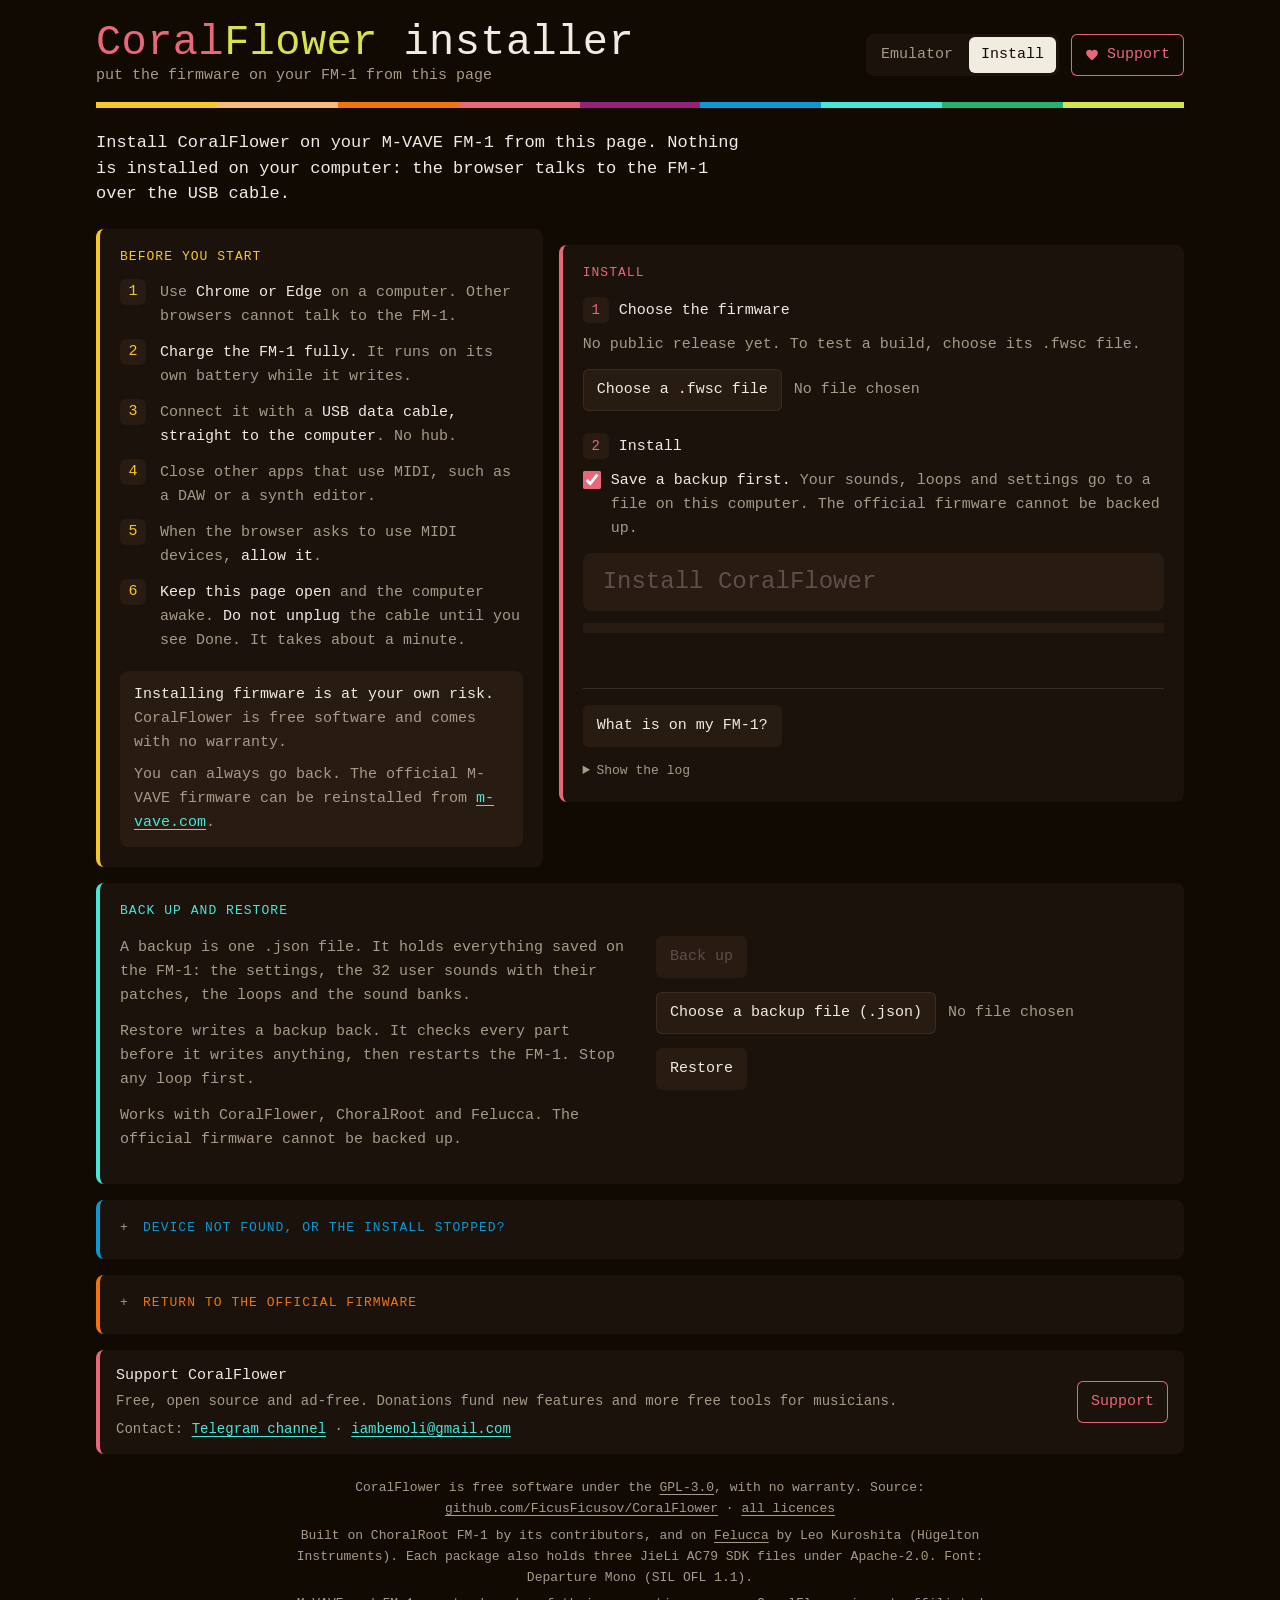
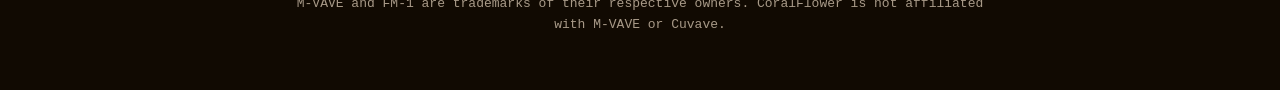
==== web/install/index.html @ 2de1572e "Web installer: install CoralFlower from the browser web/install/index.html, after ChoralRoot's insta" ====
<!doctype html>
<!-- SPDX-License-Identifier: GPL-3.0-only
     Copyright (C) 2026 Leo Kuroshita (@kurogedelic), Hügelton Instruments
     Copyright (C) 2026 ChoralRoot FM-1 contributors (a fork of Felucca)
     Copyright (C) 2026 CoralFlower contributors -->
<!-- CoralFlower's web installer, after ChoralRoot FM-1's (its web/index_pkg.html): the same update protocol
     (fm1ota.js), package checks (fm1pkg.js) and backup (fm1backup.js), loaded from this folder as modules. Deployed at
     /install/ next to those three scripts; the font and the emulator are one level up, the packages in ../firmware/.
     The firmware to install: a .fwsc file the user picks (checked here before Install is enabled: CoralFlower's
     identity FM-1_930, Felucca's update loader, every checksum of the package), or a version that
     ../firmware/releases.json lists (fetched from this site and checked against its SHA-256). No releases.json: only
     the file. The Support button, card, dialog and their script are the emulator page's (tools/emu/web/index.html),
     copied unchanged. web/test_installer.mjs runs this page against a simulated FM-1. -->
<html lang="en">
<head>
<meta charset="utf-8">
<meta name="viewport" content="width=device-width, initial-scale=1">
<title>CoralFlower Installer</title>
<meta name="description" content="Install CoralFlower, a chord-instrument firmware for the M-VAVE FM-1, from your browser over USB (Chrome or Edge).">
<style>
@font-face { font-family: "Departure Mono"; src: url("../DepartureMono-Regular.otf") format("opentype"); font-display: swap; }
:root {
  --ground: #110A02; --panel: #1A120B; --raise: #271B12; --line: #3A2B22;
  --ink: #F1ECE0; --ink2: #A89A88; --ink3: #5E5048;
  --rose: #E86879; --fire: #F9C62A; --orange: #F1750D; --lime: #D6E34C; --sea: #48E6D9; --orchid: #E6658B; --sky: #0D97D5;
}
:root[data-theme="light"] { --ground: #F1ECE0; --panel: #E6DED0; --raise: #D8CEBD; --line: #C9BCA8; --ink: #1A120B; --ink2: #5E5048; --ink3: #A89A88; }
* { box-sizing: border-box; }
[hidden] { display: none !important; }
html { -webkit-text-size-adjust: 100%; text-size-adjust: 100%; }
html, body { margin: 0; background: var(--ground); color: var(--ink); }
body { font: 15px/1.6 "Departure Mono", ui-monospace, SFMono-Regular, Menlo, monospace; overflow-x: hidden; }
a { color: var(--sea); text-underline-offset: 3px; }
p { margin: 0 0 12px; }
.wrap { max-width: 1120px; margin: 0 auto; padding: 0 16px 48px; }
header { display: flex; align-items: center; justify-content: space-between; gap: 16px; padding: 22px 0 10px; flex-wrap: wrap; }
header p { margin-top: 6px; }
h1 { margin: 0; font-size: clamp(26px, 4.6vw, 42px); line-height: 1; font-weight: 400; letter-spacing: 0.01em; }
h1 .c { color: var(--rose); } h1 .f { color: var(--lime); }
header p { margin: 0; color: var(--ink2); }
.ramp { display: flex; height: 6px; margin: 4px 0 22px; }
.ramp i { flex: 1; }
.top { display: flex; align-items: center; gap: 12px; flex-wrap: wrap; }
nav.site { display: flex; gap: 4px; padding: 3px; background: var(--panel); border-radius: 8px; }
nav.site a { padding: 6px 12px; border-radius: 6px; color: var(--ink2); text-decoration: none; }
nav.site a:hover { color: var(--ink); background: var(--raise); }
nav.site a[aria-current="page"] { color: var(--ground); background: var(--ink); }
nav.site a:focus-visible { outline: 3px solid var(--fire); outline-offset: 2px; }
button, select, input { font: inherit; }
.btn { border: 0; cursor: pointer; color: var(--ground); background: var(--ink); padding: 9px 14px; border-radius: 6px; }
.btn:hover { background: var(--fire); }
.btn:focus-visible, select:focus-visible { outline: 3px solid var(--fire); outline-offset: 2px; }
.btn:disabled { cursor: default; color: var(--ink3); background: var(--raise); }
.btn.quiet { color: var(--ink); background: var(--raise); box-shadow: inset 0 0 0 1px var(--line); }
.btn.quiet:not(:disabled):hover { color: var(--ground); background: var(--fire); box-shadow: none; }
.btn.quiet:disabled { box-shadow: none; }
main { display: block; }
.lead { max-width: 64ch; margin: 0 0 22px; font-size: 17px; line-height: 1.5; }
.banner { margin: 0 0 18px; padding: 12px 16px; background: var(--panel); border-radius: 8px; box-shadow: inset 4px 0 0 var(--rose); }
.grid { display: grid; grid-template-columns: minmax(0, 1fr); gap: 16px; align-items: start; }
@media (min-width: 900px) { .grid { grid-template-columns: minmax(0, 5fr) minmax(0, 7fr); } }
.card { min-width: 0; padding: 18px 20px 20px; background: var(--panel); border-radius: 8px; border-left: 4px solid var(--c, var(--line)); }
.card + .card, .grid + .card { margin-top: 16px; }
.card h2, .card > summary { margin: 0 0 14px; font-size: 13px; font-weight: 400; letter-spacing: 0.08em; text-transform: uppercase; color: var(--c); }
.card > summary { margin: 0; cursor: pointer; list-style: none; display: flex; align-items: center; gap: 10px; }
.card > summary::-webkit-details-marker { display: none; }
.card > summary::before { content: "+"; display: inline-block; width: 1em; color: var(--ink2); }
.card[open] > summary::before { content: "\2212"; }
.card[open] > summary { margin-bottom: 14px; }
.card > summary:focus-visible { outline: 3px solid var(--fire); outline-offset: 4px; border-radius: 2px; }
.card p { max-width: 68ch; color: var(--ink2); }
.card p b { font-weight: 400; color: var(--ink); }
.card h3 { display: flex; align-items: baseline; gap: 10px; margin: 22px 0 10px; font-size: 15px; font-weight: 400; color: var(--ink); }
.card h3:first-of-type { margin-top: 0; }
.card h3 .n { display: inline-flex; align-items: center; justify-content: center; min-width: 26px; height: 26px; padding: 0 6px; border-radius: 6px; background: var(--raise); color: var(--c); font-size: 14px; }
ol.prep { margin: 0; padding: 0; list-style: none; counter-reset: prep; }
ol.prep li { position: relative; padding: 0 0 12px 40px; color: var(--ink2); counter-increment: prep; }
ol.prep li::before { content: counter(prep); position: absolute; left: 0; top: -2px; width: 26px; height: 26px; border-radius: 6px; background: var(--raise); color: var(--fire); text-align: center; line-height: 26px; }
ol.prep li b { font-weight: 400; color: var(--ink); }
.risk { margin: 6px 0 0; padding: 12px 14px; border-radius: 8px; background: var(--raise); }
.risk p { margin: 0 0 8px; }
.risk p:last-child { margin: 0; }
/* the firmware to install: the released versions (chips), or a file from this computer */
.versions { display: flex; flex-wrap: wrap; gap: 8px; margin: 0 0 12px; }
.chip { min-width: 0; padding: 8px 12px; border: 0; border-radius: 8px; cursor: pointer; text-align: left; line-height: 1.3; color: var(--ink); background: var(--raise); box-shadow: inset 0 0 0 1px var(--line); }
.chip b { display: block; font-weight: 400; }
.chip span { display: block; font-size: 12px; color: var(--ink2); }
.chip:not(:disabled):hover { box-shadow: inset 0 0 0 1px var(--rose); }
.chip[aria-pressed="true"] { box-shadow: inset 0 0 0 2px var(--rose); }
.chip:disabled { cursor: default; opacity: .6; }
.chip:focus-visible { outline: 3px solid var(--fire); outline-offset: 2px; }
.filepick { display: flex; flex-wrap: wrap; align-items: center; gap: 8px 12px; }
.fname { min-width: 0; color: var(--ink2); overflow-wrap: anywhere; }
.pkg { margin: 12px 0 0; padding: 10px 12px; border-radius: 8px; background: var(--raise); color: var(--ink2); overflow-wrap: anywhere; }
.pkg:empty { display: none; }
.pkg.ok { color: var(--ink); box-shadow: inset 4px 0 0 var(--lime); }
.pkg.bad { color: var(--ink); box-shadow: inset 4px 0 0 var(--rose); }
.sum { margin: 6px 0 0; font-size: 12px; color: var(--ink2); overflow-wrap: anywhere; }
.sum:empty { display: none; }
.notes { margin: 14px 0 0; }
.notes:empty { display: none; }
.notes .when { margin: 0 0 8px; font-size: 13px; color: var(--ink2); }
.notes ul { margin: 0 0 10px; padding: 0 0 0 18px; color: var(--ink2); }
.notes li { margin: 0 0 4px; }
.notes .dl { font-size: 13px; overflow-wrap: anywhere; }
.check { display: flex; gap: 10px; align-items: flex-start; margin: 0 0 12px; color: var(--ink2); cursor: pointer; }
.check input { flex: none; width: 18px; height: 18px; margin: 2px 0 0; accent-color: var(--rose); }
.check b { font-weight: 400; color: var(--ink); }
.card .note { margin: -4px 0 12px 28px; padding-left: 10px; font-size: 13px; color: var(--ink); box-shadow: inset 3px 0 0 var(--sea); }
#go { display: block; width: 100%; margin: 6px 0 0; padding: 14px 20px; border: 0; border-radius: 8px; cursor: pointer; text-align: left;
      font-size: clamp(18px, 4.8vw, 24px); line-height: 1.25; color: var(--ground); background: var(--rose); overflow-wrap: anywhere; }
#go:not(:disabled):hover { background: var(--fire); }
#go:focus-visible { outline: 3px solid var(--fire); outline-offset: 3px; }
#go:disabled { cursor: default; color: var(--ink3); background: var(--raise); }
progress { -webkit-appearance: none; appearance: none; display: block; width: 100%; height: 10px; margin: 12px 0 0; border: 0; border-radius: 2px; overflow: hidden; background: var(--raise); color: var(--lime); }
progress::-webkit-progress-bar { background: var(--raise); }
progress::-webkit-progress-value { background: var(--lime); }
progress::-moz-progress-bar { background: var(--lime); }
.status, .card .status { min-height: 1.6em; margin: 10px 0 0; font-size: 17px; color: var(--ink); overflow-wrap: anywhere; }
.panel { margin: 14px 0 0; padding: 14px 16px 4px; border-radius: 8px; background: var(--raise); }
.panel h3 { margin: 0 0 10px; }
.panel p { color: var(--ink2); }
.panel.fin { box-shadow: inset 4px 0 0 var(--lime); }
.panel.fin p:first-child { font-size: 17px; color: var(--ink); }
.panel.halt { box-shadow: inset 4px 0 0 var(--rose); }
.ask { display: flex; flex-wrap: wrap; align-items: center; gap: 10px 14px; margin: 18px 0 0; padding-top: 16px; border-top: 1px solid var(--line); }
.unit { flex: 1 1 240px; margin: 0; color: var(--ink2); overflow-wrap: anywhere; }
.unit.bad { color: var(--ink); padding-left: 12px; box-shadow: inset 3px 0 0 var(--rose); }
details.log { margin: 14px 0 0; }
details.log summary { cursor: pointer; font-size: 13px; color: var(--ink2); }
details.log summary:focus-visible { outline: 3px solid var(--fire); outline-offset: 2px; }
pre { margin: 8px 0 0; max-height: 240px; overflow: auto; padding: 10px 12px; border-radius: 8px; background: var(--ground);
      font: 12px/1.5 "Departure Mono", ui-monospace, SFMono-Regular, Menlo, monospace; color: var(--ink2); white-space: pre-wrap; overflow-wrap: anywhere; }
pre:empty::before { content: "Nothing yet."; color: var(--ink3); }
.row { display: flex; flex-wrap: wrap; align-items: center; gap: 10px 12px; margin: 14px 0 0; }
.warn { padding-left: 12px; box-shadow: inset 3px 0 0 var(--orange); }
.card .warn { color: var(--ink); }
.cols2 { display: grid; grid-template-columns: minmax(0, 1fr); gap: 0 28px; }
@media (min-width: 900px) { .cols2 { grid-template-columns: minmax(0, 1fr) minmax(0, 1fr); } }
.help p { margin-bottom: 14px; }
footer { margin-top: 24px; font-size: 13px; color: var(--ink3); text-align: center; }
footer p { max-width: 90ch; margin: 0 auto 6px; color: var(--ink2); }
footer a { color: var(--ink2); }
/* support: a button in the header, a card above the footer, a dialog with the wallets and the contacts */
.support { display: inline-flex; align-items: center; gap: 8px; background: transparent; color: var(--rose); box-shadow: inset 0 0 0 1px var(--rose); }
.support:hover { background: var(--rose); color: var(--ground); }
.support svg { width: 14px; height: 14px; fill: currentColor; }
.supportcard { display: flex; flex-wrap: wrap; align-items: center; gap: 12px 16px; width: 100%; max-width: 1080px; margin-top: 12px; padding: 14px 16px; background: var(--panel); border-radius: 8px; border-left: 4px solid var(--rose); }
.supportcard > div { flex: 1 1 280px; }
.supportcard b { display: block; font-weight: 400; color: var(--ink); }
.supportcard span { display: block; margin-top: 2px; font-size: 14px; color: var(--ink2); }
.supportcard .contacts { margin-top: 6px; }
.supportcard .contacts a { color: var(--sea); }
dialog#donate { width: min(440px, calc(100vw - 32px)); max-height: 88vh; overflow: auto; padding: 20px; color: var(--ink); background: var(--panel); border: 0; border-radius: 10px; box-shadow: 0 0 0 2px var(--rose), 0 24px 60px rgba(0,0,0,0.6); }
dialog#donate::backdrop { background: rgba(10, 6, 2, 0.7); }
dialog#donate h2 { margin: 0 0 6px; font-size: 20px; font-weight: 400; color: var(--rose); }
dialog#donate h3 { margin: 18px 0 8px; font-size: 13px; font-weight: 400; letter-spacing: 0.08em; text-transform: uppercase; color: var(--ink3); }
dialog#donate p { margin: 0 0 14px; font-size: 14px; line-height: 1.5; color: var(--ink2); }
dialog#donate .note { margin: 10px 0 0; font-size: 12px; color: var(--ink3); }
dialog#donate .x { position: absolute; top: 12px; right: 12px; width: 32px; height: 32px; padding: 0; border: 0; border-radius: 6px; cursor: pointer; background: var(--raise); color: var(--ink2); font-size: 18px; }
dialog#donate .x:hover { color: var(--ground); background: var(--rose); }
.opt { display: flex; align-items: center; gap: 12px; width: 100%; margin-bottom: 8px; padding: 10px 12px; border: 0; border-radius: 8px; cursor: pointer; text-align: left; text-decoration: none; font: inherit; color: var(--ink); background: var(--raise); box-shadow: inset 0 0 0 1px var(--line); }
.opt:hover { box-shadow: inset 0 0 0 1px var(--rose); }
.opt:focus-visible { outline: 3px solid var(--fire); outline-offset: 2px; }
.opt .coin svg, .opt .coin { display: block; width: 30px; height: 30px; flex: none; }
.opt .glyph { display: flex; align-items: center; justify-content: center; width: 30px; height: 30px; flex: none; border-radius: 50%; background: var(--line); color: var(--ink); font-size: 15px; }
.opt .tx { flex: 1; min-width: 0; }
.opt .nm { display: block; font-size: 14px; }
.opt .nm i { font-style: normal; color: var(--ink3); }
.opt .ad { display: block; overflow: hidden; font-size: 12px; color: var(--ink3); white-space: nowrap; text-overflow: ellipsis; }
.opt .go { flex: none; font-size: 12px; color: var(--ink3); }
.opt.copied { box-shadow: inset 0 0 0 1px var(--lime); }
.opt.copied .go { color: var(--lime); }
main > .supportcard { max-width: none; margin-top: 16px; }   /* (the emulator's card, as wide as the cards above it) */
@media (max-width: 560px) { header { padding-top: 16px; } .card { padding: 16px 14px 16px 14px; } }
</style>
</head>
<body>
<div class="wrap">
  <header>
    <div>
      <h1><span class="c">Coral</span><span class="f">Flower</span> installer</h1>
      <p>put the firmware on your FM-1 from this page</p>
    </div>
    <div class="top">
      <nav class="site" aria-label="CoralFlower pages">
        <a href="../">Emulator</a>
        <a href="./" aria-current="page">Install</a>
      </nav>
      <button id="supportBtn" class="btn support" aria-haspopup="dialog"><svg viewBox="0 0 24 24" aria-hidden="true"><path d="M13.35 20.13c-.76.69-1.93.69-2.69-.01l-.11-.1C5.3 15.27 1.87 12.16 2 8.28c.06-1.7.93-3.33 2.34-4.29 2.64-1.8 5.9-.96 7.66 1.1 1.76-2.06 5.02-2.91 7.66-1.1 1.41.96 2.28 2.59 2.34 4.29.14 3.88-3.3 6.99-8.55 11.76z"/></svg>Support</button>
    </div>
  </header>
  <div class="ramp"><i style="background:#F9C62A"></i><i style="background:#F6BA7A"></i><i style="background:#F1750D"></i><i style="background:#E86879"></i><i style="background:#962179"></i><i style="background:#0D97D5"></i><i style="background:#48E6D9"></i><i style="background:#22B572"></i><i style="background:#D6E34C"></i></div>
  <main>
    <p class="banner" id="nomidi" hidden>This browser cannot talk to the FM-1. Open this page in <b>Chrome</b> or <b>Edge</b> on a computer.</p>
    <noscript><p class="banner">The installer needs JavaScript: it talks to the FM-1 over Web MIDI.</p></noscript>
    <p class="lead">Install CoralFlower on your M-VAVE FM-1 from this page. Nothing is installed on your computer: the browser talks to the FM-1 over the USB cable.</p>

    <div class="grid">
      <section class="card" style="--c: var(--fire)" aria-labelledby="prep-h">
        <h2 id="prep-h">Before you start</h2>
        <ol class="prep">
          <li>Use <b>Chrome or Edge</b> on a computer. Other browsers cannot talk to the FM-1.</li>
          <li><b>Charge the FM-1 fully.</b> It runs on its own battery while it writes.</li>
          <li>Connect it with a <b>USB data cable, straight to the computer</b>. No hub.</li>
          <li>Close other apps that use MIDI, such as a DAW or a synth editor.</li>
          <li>When the browser asks to use MIDI devices, <b>allow it</b>.</li>
          <li><b>Keep this page open</b> and the computer awake. <b>Do not unplug</b> the cable until you see Done. It takes about a minute.</li>
        </ol>
        <div class="risk">
          <p><b>Installing firmware is at your own risk.</b> CoralFlower is free software and comes with no warranty.</p>
          <p>You can always go back. The official M-VAVE firmware can be reinstalled from <a href="https://www.m-vave.com/download" target="_blank" rel="noopener">m-vave.com</a>.</p>
        </div>
      </section>

      <section class="card" style="--c: var(--rose)" aria-labelledby="inst-h">
        <h2 id="inst-h">Install</h2>
        <h3><span class="n">1</span>Choose the firmware</h3>
        <p id="rel-none">No public release yet. To test a build, choose its .fwsc file.</p>
        <p id="rel-some" hidden>Pick a version, or choose a .fwsc file from this computer.</p>
        <div class="versions" id="versions" role="group" aria-label="Released versions" hidden></div>
        <div class="filepick">
          <button class="btn quiet" id="pkg-pick" type="button">Choose a .fwsc file</button>
          <span class="fname" id="pkg-name">No file chosen</span>
          <input id="pkg-file" type="file" accept=".fwsc" hidden>
        </div>
        <p class="pkg" id="pkg" role="status"></p>
        <p class="sum" id="pkg-sum"></p>
        <div class="notes" id="notes"></div>

        <h3><span class="n">2</span>Install</h3>
        <label class="check"><input id="backup-first" type="checkbox" checked><span><b>Save a backup first.</b> Your sounds, loops and settings go to a file on this computer. The official firmware cannot be backed up.</span></label>
        <p class="note" id="backup-note" role="status" hidden></p>
        <label class="check" id="force-box" hidden><input id="force-risk" type="checkbox"><span><b>I understand the risk.</b> Install over this firmware anyway.</span></label>
        <button id="go" type="button" disabled>Install CoralFlower</button>
        <progress id="bar" max="100" value="0" aria-label="Install progress"></progress>
        <p class="status" id="status" role="status"></p>
        <div class="panel fin" id="done" role="status" hidden>
          <p id="done-line"></p>
          <p>The FM-1 restarted and answered as FM-1_930, CoralFlower's identity. You can unplug it now.</p>
        </div>
        <div class="panel halt" id="interrupted" role="alert" hidden>
          <h3>The install stopped. Your FM-1 is not lost.</h3>
          <p><b>Stopped before "Switching to update mode"?</b> Nothing was written. Plug the cable back in and press Install again.</p>
          <p><b>Stopped while writing, and the FM-1 is still on?</b> It waits in update mode, with a black screen. Plug the cable back in and press Install again. The write starts over.</p>
          <p><b>Switched off, or the battery ran out?</b> Switch it on. Three short flashes of the key lights and a black screen mean update mode: press Install again. This works if the FM-1 ran CoralFlower, or ChoralRoot 0.16 or later, before this install.</p>
          <p><b>One long flash, no flash, or a USB disk named WL82 UBOOT1.00?</b> See <a href="#dark">Device not found</a> below.</p>
        </div>
        <div class="ask">
          <button class="btn quiet" id="check-go" type="button" disabled>What is on my FM-1?</button>
          <p class="unit" id="unit" role="status" hidden></p>
        </div>
        <details class="log"><summary>Show the log</summary><pre id="log"></pre></details>
      </section>
    </div>

    <section class="card" style="--c: var(--sea)" aria-labelledby="bk-h">
      <h2 id="bk-h">Back up and restore</h2>
      <div class="cols2">
        <div>
          <p>A backup is one .json file. It holds everything saved on the FM-1: the settings, the 32 user sounds with their patches, the loops and the sound banks.</p>
          <p>Restore writes a backup back. It checks every part before it writes anything, then restarts the FM-1. Stop any loop first.</p>
          <p>Works with CoralFlower, ChoralRoot and Felucca. The official firmware cannot be backed up.</p>
        </div>
        <div>
          <div class="row" style="margin-top:0"><button class="btn" id="backup-go" type="button" disabled>Back up</button></div>
          <div class="row filepick">
            <button class="btn quiet" id="restore-pick" type="button">Choose a backup file (.json)</button>
            <span class="fname" id="restore-name">No file chosen</span>
            <input id="restore-file" type="file" accept=".json,application/json" hidden>
          </div>
          <div class="row"><button class="btn quiet" id="restore-go" type="button" disabled>Restore</button></div>
        </div>
      </div>
    </section>

    <details class="card help" id="dark" style="--c: var(--sky)">
      <summary>Device not found, or the install stopped?</summary>
      <div class="cols2">
        <div>
          <p><b>Check the cable first.</b> Use a data cable, straight to the computer, not through a hub. Close other apps that use MIDI. Switch the FM-1 on and press Install again.</p>
          <p><b>Start update mode by hand.</b> Switch the FM-1 off. Hold OCT&minus; and switch it on. The key lights flash three times and the screen stays black: the FM-1 is in update mode. Press Install. To leave update mode without installing, switch the FM-1 off and on. This works on an FM-1 that runs CoralFlower, or ChoralRoot 0.16 or later.</p>
          <p><b>One long flash instead of three?</b> Switch off for 10 seconds and try once more. One long flash again means no update loader is stored. The FM-1 then shows up as the USB disk described here until you switch it off.</p>
          <p><b>While CoralFlower runs,</b> you can also hold OCT&minus;, OCT+ and HOME for five seconds. A countdown shows; let go to cancel. Then the FM-1 is in update mode.</p>
        </div>
        <div>
          <p><b>A screen that says SAFE MODE?</b> The firmware crashed twice while starting. It now starts without your saved data, which stays untouched. Back up and Install both work in safe mode. Switching off and on tries the saved data again.</p>
          <p><b>A black screen, and a USB disk named WL82 UBOOT1.00</b> (USB ID 4C4A:8057) instead of the FM-1? That is the chip's ROM boot mode. The firmware does not start, and this page cannot reach it. Do not format that disk. These recovery tools put the official V15 back over the same cable: <a href="https://github.com/Quixotic7/MvaveFM1Unbricker" target="_blank" rel="noopener">MvaveFM1Unbricker</a>.</p>
          <p><b>Nothing shows up at all, not even that disk?</b> The hardware route is the FM-1 Transporter, a small RP2040 board on the USB lines: <a href="https://github.com/kurogedelic/FM-1-transporter" target="_blank" rel="noopener">FM-1-transporter</a>.</p>
        </div>
      </div>
    </details>

    <details class="card" id="stock" style="--c: var(--orange)">
      <summary>Return to the official firmware</summary>
      <div class="cols2">
        <div>
          <p class="warn">The official firmware cannot use CoralFlower's sounds, loops or settings. This page saves them to a backup file first. To bring them back, install CoralFlower again and press Restore.</p>
          <p>Get the official FM-1 V15 firmware from <a href="https://www.m-vave.com/download" target="_blank" rel="noopener">M-VAVE Downloads</a> and choose the unmodified FM-1.fwsc file. The file is checked here in the browser. It is not uploaded anywhere.</p>
        </div>
        <div>
          <div class="row filepick" style="margin-top:0">
            <button class="btn quiet" id="stock-pick" type="button">Choose the official FM-1.fwsc</button>
            <span class="fname" id="stock-name">No file chosen</span>
            <input id="stock-file" type="file" accept=".fwsc" hidden>
          </div>
          <div class="row"><label class="check" style="margin:0"><input id="stock-recovery" type="checkbox"><span>Resume an update that was cut off. I already saved a backup on this computer.</span></label></div>
          <div class="row"><button class="btn" id="stock-go" type="button" disabled>Back up and return to official V15</button></div>
        </div>
      </div>
      <progress id="stock-bar" max="100" value="0" aria-label="Progress of the return to the official firmware"></progress>
      <p class="status" id="stock-status" role="status"></p>
      <div class="panel fin" id="stock-done" role="status" hidden>
        <p id="stock-done-line"></p>
        <p id="stock-done-data"></p>
        <p>To come back: install CoralFlower with the Install button above, then press Restore and choose that backup file.</p>
      </div>
      <div class="panel halt" id="stock-interrupted" role="alert" hidden>
        <h3>The return to the official firmware stopped.</h3>
        <p><b>Stopped before "Switching to update mode"?</b> Nothing was written. Plug the cable back in and press the button again.</p>
        <p><b>Stopped while writing, and the FM-1 is still on?</b> It waits in update mode, with a black screen. Plug the cable back in, tick "Resume an update that was cut off" and press the button again, with the same official file chosen.</p>
        <p><b>Switched off, or the battery ran out?</b> Switch it on and do the same. If this page does not find it, see <a href="#dark">Device not found</a>.</p>
      </div>
      <details class="log"><summary>Show the log</summary><pre id="stock-log"></pre></details>
    </details>

    <section class="supportcard" aria-label="Support CoralFlower">
      <div>
        <b>Support CoralFlower</b>
        <span>Free, open source and ad-free. Donations fund new features and more free tools for musicians.</span>
        <span class="contacts">Contact: <a href="https://t.me/ficusficusov" target="_blank" rel="noopener">Telegram channel</a> &middot; <a href="mailto:iambemoli@gmail.com">iambemoli@gmail.com</a></span>
      </div>
      <button id="supportBtn2" class="btn support" aria-haspopup="dialog">Support</button>
    </section>
    <footer>
      <p>CoralFlower is free software under the <a href="../firmware/LICENSE">GPL-3.0</a>, with no warranty. Source: <a href="https://github.com/FicusFicusov/CoralFlower" target="_blank" rel="noopener">github.com/FicusFicusov/CoralFlower</a> &middot; <a href="https://github.com/FicusFicusov/CoralFlower/blob/main/LICENSING.md" target="_blank" rel="noopener">all licences</a></p>
      <p>Built on ChoralRoot FM-1 by its contributors, and on <a href="https://github.com/hugelton/Felucca" target="_blank" rel="noopener">Felucca</a> by Leo Kuroshita (Hügelton Instruments). Each package also holds three JieLi AC79 SDK files under Apache-2.0. Font: Departure Mono (SIL OFL 1.1).</p>
      <p>M-VAVE and FM-1 are trademarks of their respective owners. CoralFlower is not affiliated with M-VAVE or Cuvave.</p>
    </footer>
  </main>
</div>
<dialog id="donate" aria-labelledby="donateTitle">
  <form method="dialog"><button class="x" aria-label="Close">&times;</button></form>
  <h2 id="donateTitle">Support CoralFlower</h2>
  <p>CoralFlower is free, open source and ad-free. A donation is not a payment: it funds new features and more free tools for musicians. Thank you for helping it grow.</p>
  <div id="wallets"></div>
  <p class="note">Send only the coin shown, on the network shown; anything else will be lost. A crypto transfer is a voluntary gift: nothing is sold in return.</p>
  <h3>Contact</h3>
  <a class="opt" href="https://t.me/ficusficusov" target="_blank" rel="noopener"><span class="glyph" aria-hidden="true">&#10148;</span><span class="tx"><span class="nm">Telegram channel</span><span class="ad">t.me/ficusficusov</span></span><span class="go">&#8599;</span></a>
  <a class="opt" href="mailto:iambemoli@gmail.com"><span class="glyph" aria-hidden="true">@</span><span class="tx"><span class="nm">Email</span><span class="ad">iambemoli@gmail.com</span></span><span class="go">&#8599;</span></a>
</dialog>
<script type="module">
import { Package, productOf, logicalImage, sha256hex, crc16, validateStockPackage, STOCK_V15_SIZE, STOCK_APP_SIZE } from "./fm1pkg.js";
import { Updater, classifyFirmware, refusalText } from "./fm1ota.js";
import { BackupConnection, captureBackup, restoreBackup, deviceInfo, restartDevice, readBackup, backupFamily, backupFileName, objectName } from "./fm1backup.js";

const $ = (id) => document.getElementById(id);
const PRODUCT = "FM-1_930";                      // CoralFlower's identity (tools/build.py PRODUCT): every package, every version
const MODEL = PRODUCT.split("_")[0];
const LOADER_MARK = "FELUCCA-LOADER-1";          // Felucca's update loader (tools/fm1pkg_make.py ota.bin): never a vendor one
const PKG_FLASH = 0x93000, PKG_APP_BASE = 0x4000; // the FM-1 flash layout of every fm1pkg_make.py package
const PKG_MAX = 4 << 20;                          // (a package is about 640 KB: anything far larger is not one)
const RELEASES = "../firmware/releases.json";     // the versions hosted on this site; missing: only a file is offered
const FIRMWARE_DIR = "../firmware/";
// the families whose data stays usable in the flash after CoralFlower is installed (no restore offered afterwards)
const KEEPS_DATA = ["coralflower", "choralroot"];

const TEXT = {
  en: {
    nomidi: "This browser cannot talk to the FM-1. Open this page in Chrome or Edge on a computer.",
    denied: "The browser did not allow MIDI. Click the icon at the left of the address bar, allow MIDI devices, and press the button again.",
    notfound: "No FM-1 found. Check the USB cable (a data cable, straight to the computer), switch the FM-1 on, close other apps that use MIDI, and try again.",
    model: "The connected device is not an FM-1.",
    lost: "The USB connection was lost. Plug the cable back in and press Install again.",
    stopped: "The FM-1 stopped answering. Plug the cable back in and press Install again.",
    noloader: "The FM-1 did not show up in update mode. Plug the cable back in and press Install again. It stays in update mode until the write is finished.",
    noreturn: "The FM-1 did not come back after the write. Switch it off and on.",
    mismatch: "Written, but the FM-1 now reports another identity: ",
    badreq: "The FM-1 asked for data outside the package. Plug the cable back in and press Install again.",
    error: "Error: ",
    leave: "The FM-1 is being written. Do not close this page.",
    cancelled: "Cancelled. Nothing was written.",
    start: "Starting",
    verify: "The FM-1 is checking the package",
    loader: "Switching to update mode",
    write: "Writing. Do not unplug the FM-1.",
    reboot: "Restarting",
    done: "Done",
    // the firmware to install
    installV: "Install {name}",
    installNone: "Install CoralFlower",
    noFile: "No file chosen",
    newest: "Newest",
    pkgChecking: "Checking {name} …",
    pkgOk: "Ready to install: {name}. Checked in this browser: a CoralFlower package (FM-1_930) with Felucca's update loader, and every checksum intact.",
    pkgRelOk: "Ready to install: CoralFlower {version}. The file matches the released one (SHA-256).",
    pkgSum: "SHA-256 {sum}",
    pkgNotFm1: "{name} is not an FM-1 firmware package (.fwsc). Choose another file.",
    pkgStock: "{name} is the official M-VAVE firmware ({id}), not CoralFlower. To go back to it, use \"Return to the official firmware\" below.",
    pkgIdentity: "{name} is not a CoralFlower package. It is made for {id}, and CoralFlower is FM-1_930. Choose a CoralFlower build.",
    pkgNoLoader: "{name} does not carry Felucca's update loader, so CoralFlower's build did not make it. Choose another file.",
    pkgLayout: "{name} does not have the FM-1 flash layout that CoralFlower's build makes. Choose another file.",
    pkgDamaged: "{name} is damaged ({detail}). Download it again.",
    pkgBadHash: "The file for CoralFlower {version} is not the released one: its SHA-256 does not match. Reload the page.",
    pkgRead: "Could not read {name}: {detail}",
    download: "Download {file}",
    // the backup
    backup: "Saving a backup ",
    backupSaved: "Backup saved: ",
    noBackup: "This FM-1 cannot be backed up from here (the official firmware, or an older Felucca).",
    noBackupCf: "This CoralFlower build cannot make a backup, so the backup is skipped. The update does not erase your sounds and settings: it writes only the firmware area of the flash.",
    noBackupConfirm: "The FM-1 could not be backed up. Install anyway, without a backup? Its saved sounds, loops and settings may be lost.",
    restoreOffer: "CoralFlower is installed. Put the backup you just saved onto it now (settings, user sounds, FM6 patches)?",
    restoreConfirm: "Restore this backup onto the FM-1? It replaces what is saved on the FM-1, and the FM-1 restarts afterwards.",
    restoring: "Restoring ",
    restoreBusy: "Stop the loop on the FM-1 to continue the restore",
    restored: "Restored: ",
    restoreSkipped: " (not used by this firmware, kept in the file: ",
    badBackup: "Not a usable backup file: ",
    // the firmware that runs
    forceConfirm: "Install CoralFlower over {name} anyway? This is not supported. An install like this has left an FM-1 that no longer starts (recovery: github.com/Quixotic7/MvaveFM1Unbricker). Continue only if you can recover the FM-1 yourself.",
    cnTesting: "Looking for the FM-1. Nothing is written.",
    cnCf: "Your FM-1 runs {name}. Installing over it keeps what is saved on it.",
    cnOther: "Your FM-1 runs {name}. CoralFlower can be installed over it.",
    cnLoader: "Your FM-1 is in update mode ({identity}). An update was cut off, or update mode was started on purpose. Choose the firmware and press Install to finish the write.",
    dnRuns: "Done. Your FM-1 now runs {name}.",
    dnPlain: "Done. CoralFlower is installed.",
    dnOther: "Written, but the FM-1 now says it runs {name}.",
    // the return to the official V15
    stockNeedBackup: "An FM-1 in update mode cannot be backed up. Tick the resume box only if you already saved a backup.",
    stockValid: "Official V15 checked. Ready.",
    stockConfirm: "Is the backup file saved on this computer? Continue to install the official V15. The official firmware cannot open CoralFlower's data.",
    stockError: "Not the official firmware file: ",
    stockWrongFile: "Choose the unmodified official FM-1 V15 file (FM-1.fwsc).",
    stockDnLine: "The FM-1 now runs the official V15 ({identity}).",
    stockDnSaved: "CoralFlower's sounds, loops and settings are in the backup saved before the write: {file}.",
    stockDnEarlier: "No backup was saved in this run. CoralFlower's sounds, loops and settings are in the backup you saved earlier.",
  },
};
const lang = "en";
const t = (k) => TEXT[lang][k];
const tv = (k, vals) => Object.entries(vals).reduce((s, [a, v]) => s.split(`{${a}}`).join(String(v)), t(k));
const esc = (s) => String(s).replace(/[&<>"]/g, (c) => ({ "&": "&amp;", "<": "&lt;", ">": "&gt;", "\"": "&quot;" })[c]);
const MONTHS = ["January", "February", "March", "April", "May", "June", "July", "August", "September", "October", "November", "December"];
const dateText = (iso) => { const m = /^(\d{4})-(\d\d)-(\d\d)$/.exec(iso || ""); return m ? `${Number(m[3])} ${MONTHS[Number(m[2]) - 1]} ${m[1]}` : ""; };

// where the messages go: the install card, or the "Return to the official firmware" section (its own status line and
// log, far below the card). Everything that reports (takeBackup, failSay, the steps) goes through say / sayK / log.
const OUT_TOP = { status: "status", log: null }, OUT_STOCK = { status: "stock-status", log: "stock-log" };
let out = OUT_TOP;
const sayAt = (where, fn) => { const was = out; out = where; try { return fn(); } finally { out = was; } };
const sayK = (k, arg = "") => { $(out.status).textContent = t(k) + arg; };
const say = (txt) => { $(out.status).textContent = txt; };
const log = (line) => { $("log").textContent += line + "\n"; if (out.log) $(out.log).textContent += line + "\n"; };

let writing = false;
let image = null;                                // the logical image Install writes, set only after its checks passed
let pick = null;                                 // what Install writes: { rel, label, file } (a release) or { label, file }
let releases = [];                               // ../firmware/releases.json, newest first, each { version, sha256, file, url }
let pkgEpoch = 0;                                // (a later choice wins over a check still running)
let stock = null, stockFileEpoch = 0, restoreArc = null, restoreEpoch = 0;
let unit = null, unitAsked = false;              // "What is on my FM-1?": what was read (identify(), or { loader })
const canMidi = typeof navigator !== "undefined" && !!navigator.requestMIDIAccess;
const midiAccess = () => navigator.requestMIDIAccess({ sysex: true });

const lockInstaller = (on) => {
  writing = on;
  $("go").disabled = on || !canMidi || !image;
  $("pkg-pick").disabled = on; $("pkg-file").disabled = on;
  $("backup-first").disabled = on; $("force-risk").disabled = on;
  $("check-go").disabled = on || !canMidi;
  $("backup-go").disabled = on || !canMidi; $("restore-go").disabled = on || !canMidi || !restoreArc;
  $("restore-file").disabled = on; $("restore-pick").disabled = on;
  $("stock-go").disabled = on || !canMidi || !stock; $("stock-file").disabled = on; $("stock-pick").disabled = on; $("stock-recovery").disabled = on;
  renderPick();
};
window.addEventListener("beforeunload", (e) => { if (writing) { e.preventDefault(); e.returnValue = t("leave"); } });
// a link to the help opens it (a fragment does not open a closed <details>)
document.addEventListener("click", (e) => {
  const a = e.target && e.target.closest ? e.target.closest('a[href="#dark"]') : null;
  if (a) $("dark").open = true;
});

// ---- backup / restore (fm1backup.js: Felucca's protocol, answered by ChoralRoot and CoralFlower on their objects) ----
const coded = (code, detail = "") => Object.assign(new Error(code + (detail ? ": " + detail : "")), { code, detail });
const pct = (d, total) => `${Math.round(d / Math.max(1, total) * 100)}%`;
function saveJson(obj, name) {                  // -> the file name (the browser's download)
  const url = URL.createObjectURL(new Blob([JSON.stringify(obj, null, 1)], { type: "application/json" }));
  const a = document.createElement("a"); a.href = url; a.download = name;
  document.body.append(a); a.click(); a.remove(); setTimeout(() => URL.revokeObjectURL(url), 1000);
  return a.download;
}
const saveArchive = (archive) => saveJson(archive, backupFileName(archive.firmware));
async function openBackup(up) {                 // the running FM-1 (handshake), as a backup connection
  const dev = await up.find((id) => id.model === MODEL);
  if (!dev) throw coded("notfound");
  const input = dev.link.input, output = dev.link.output; dev.link.close();
  return new BackupConnection(input, output);
}
async function takeBackup(up) {                 // -> the archive, saved to a file
  const link = await openBackup(up);
  try {
    const req = (r, o) => link.request(r, o), info = await deviceInfo(req);
    if (!info) throw coded("noBackup");
    let archive;
    try { archive = await captureBackup(req, info.version, (d, total) => sayK("backup", pct(d, total))); }
    catch (e) { throw /timed out/i.test(e.message) && !e.rc ? coded("noBackup", e.message) : e; }
    sayK("backupSaved", saveArchive(archive));
    log(`backup ${archive.firmware}: ${archive.objects.filter((o) => o.size).map((o) => objectName(o.id)).join(", ")}`);
    return archive;
  } finally { link.close(); }
}
async function restoreArchive(up, archive) {
  const link = await openBackup(up);
  try {
    const req = (r, o) => link.request(r, o), info = await deviceInfo(req);
    if (!info) throw coded("noBackup");
    const r = await restoreBackup(req, archive, (d, total) => sayK("restoring", pct(d, total)), { onBusy: () => sayK("restoreBusy") });
    if (KEEPS_DATA.includes(info.family)) await restartDevice(req).catch((e) => log(`restart: ${e.message}`));
    const names = (ids) => ids.map(objectName).join(", ");
    sayK("restored", names(r.restored) + (r.skipped.length ? t("restoreSkipped") + names(r.skipped) + ")" : ""));
    log(`restored ${r.restored.join(" ")}; skipped ${r.skipped.join(" ") || "none"}`);
  } finally { link.close(); }
}
// the running firmware (handshake identity + INFO version) -> fm1ota.js classifyFirmware, or null (no FM-1 or another
// model: Updater.install says why)
async function identify(up) {
  const dev = await up.find((id) => !/^ota-/i.test(id.model));
  if (!dev) return null;
  const input = dev.link.input, output = dev.link.output, id = dev.id; dev.link.close();
  if (id.model !== MODEL) return null;
  const link = new BackupConnection(input, output);
  let info = null;
  try { info = await deviceInfo((r, o) => link.request(r, o)); } finally { link.close(); }
  return { ...classifyFirmware(id.text, info && info.version), identity: id.text, version: info && info.version };
}
const failSay = (e) => {
  if (e && e.code && TEXT[lang][e.code]) sayK(e.code, e.code === "noBackup" ? "" : e.detail || "");
  else sayK("error", e && e.message);
  log(String(e && e.stack || e));
};

// ---- the package: CoralFlower's identity, then the package's own structure (every CRC: a damaged download fails
// here), Felucca's flash layout, and Felucca's update loader in its ota.bin (the loader the FM-1 stages and runs).
// -> { product, image }, or a coded error that pkgFail() words
const hasText = (bytes, text) => {
  const n = [...text].map((c) => c.charCodeAt(0));
  outer: for (let i = 0; i + n.length <= bytes.length; i++) {
    for (let k = 0; k < n.length; k++) if (bytes[i + k] !== n[k]) continue outer;
    return true;
  }
  return false;
};
function checkPackage(bytes) {
  if (!bytes || bytes.length < 20 * 48 + 0x400 || bytes.length > PKG_MAX) throw coded("pkgNotFm1");
  const product = productOf(bytes);
  if (product !== PRODUCT) {
    if (/^FM-1_0\d\d$/.test(product)) throw coded("pkgStock", product);
    if (/^FM-1_\d+$/.test(product)) throw coded("pkgIdentity", product);
    throw coded("pkgNotFm1");
  }
  let pkg;
  try { pkg = new Package(bytes); } catch (e) { throw coded("pkgDamaged", e.message); }
  const ota = pkg.entries.find((e) => e.type === 100 && e.name === "ota.bin");
  if (!ota || pkg.flashSize !== PKG_FLASH || pkg.appBase !== PKG_APP_BASE || pkg.app.size !== STOCK_APP_SIZE) throw coded("pkgLayout");
  const at = ota.dataOff + pkg.skew;
  if (at + ota.size > bytes.length) throw coded("pkgDamaged", "ota.bin is cut short");
  const loader = bytes.subarray(at, at + ota.size);
  if (crc16(loader) !== ota.dcrc) throw coded("pkgDamaged", "ota.bin CRC mismatch");
  if (!hasText(loader, LOADER_MARK)) throw coded("pkgNoLoader");
  return { product, image: logicalImage(bytes) };
}
function pkgSay(text, state = "", sum = "") {
  $("pkg").textContent = text; $("pkg").className = state ? `pkg ${state}` : "pkg";
  $("pkg-sum").textContent = sum ? tv("pkgSum", { sum }) : "";
}
function pkgFail(e, name) {
  const known = ["pkgNotFm1", "pkgStock", "pkgIdentity", "pkgNoLoader", "pkgLayout", "pkgDamaged"];
  if (e && known.includes(e.code)) pkgSay(tv(e.code, { name, id: e.detail, detail: e.detail }), "bad");
  else pkgSay(tv("pkgRead", { name, detail: e && e.message }), "bad");
  log(`package ${name}: ${e && e.message}`);
}

// ---- the choice: a version of ../firmware/releases.json (chips), or a file from this computer ----
const pkgFileName = (version) => `coralflower-${String(version).replace(/[^A-Za-z0-9.-]/g, "-")}.fwsc`;
async function loadReleases() {                  // -> the usable entries, newest first; [] when there is no list
  let data;
  try {
    const r = await fetch(RELEASES, { cache: "no-cache" });
    if (!r.ok) throw new Error(`HTTP ${r.status}`);
    data = await r.json();
  } catch (e) { log(`releases: ${RELEASES}: ${e.message} (only a file from this computer is offered)`); return []; }
  const list = data && Array.isArray(data.releases) ? data.releases : [];
  const ok = list.filter((r) => r && typeof r.version === "string" && /^[0-9a-f]{64}$/.test(r.sha256 || ""));
  if (ok.length !== list.length) log(`releases: ${list.length - ok.length} entries without a version or a SHA-256 are not offered`);
  return ok.map((r) => {                         // (only files of this site's firmware folder: a name, never a URL)
    const file = typeof r.pkg === "string" && r.pkg ? r.pkg.split("/").pop() : pkgFileName(r.version);
    return { ...r, file, url: FIRMWARE_DIR + file };
  });
}
function notesOf(r) {
  const list = (items) => (Array.isArray(items) && items.length ? `<ul>${items.map((b) => `<li>${esc(b)}</li>`).join("")}</ul>` : "");
  return `<p class="when">${[r.title, dateText(r.date)].filter(Boolean).map(esc).join(" · ")}</p>` + list(r.bullets) + list(r.notes) +
    `<p class="dl"><a href="${esc(r.url)}" download>${esc(tv("download", { file: r.file }))}</a><br>sha256 ${esc(r.sha256)}</p>`;
}
function renderPick() {
  const any = releases.length > 0;
  $("versions").hidden = !any; $("rel-some").hidden = !any; $("rel-none").hidden = any;
  $("versions").innerHTML = releases.map((r, i) =>
    `<button type="button" class="chip" data-ver="${esc(r.version)}" aria-pressed="${!!(pick && pick.rel === r)}"${writing ? " disabled" : ""}>` +
    `<b>CoralFlower ${esc(r.version)}</b><span>${[i === 0 ? t("newest") : "", dateText(r.date)].filter(Boolean).map(esc).join(" · ")}</span></button>`).join("");
  $("go").textContent = pick && image ? tv("installV", { name: pick.label }) : t("installNone");   // (named once it is checked)
  $("notes").innerHTML = pick && pick.rel ? notesOf(pick.rel) : "";
}
function newChoice(p) {                          // a new choice: nothing checked yet, the last run's panels go
  pick = p; image = null; ++pkgEpoch;
  $("done").hidden = true; $("interrupted").hidden = true; $("force-box").hidden = true; $("force-risk").checked = false;
  $("bar").value = 0; say("");
  lockInstaller(writing);
  return pkgEpoch;
}
async function loadRelease(r) {
  const epoch = newChoice({ rel: r, label: `CoralFlower ${r.version}`, file: r.file });
  $("pkg-name").textContent = t("noFile"); $("pkg-file").value = "";
  pkgSay(tv("pkgChecking", { name: r.file }));
  try {
    const res = await fetch(r.url);
    if (!res.ok) throw new Error(`HTTP ${res.status}`);
    const bytes = new Uint8Array(await res.arrayBuffer());
    const sum = await sha256hex(bytes);
    if (epoch !== pkgEpoch) return;
    if (sum !== r.sha256) {                       // not the released file: never offered to the FM-1
      pkgSay(tv("pkgBadHash", { version: r.version }), "bad");
      log(`sha256 of ${r.url}: ${sum}, the list says ${r.sha256}`);
      return;
    }
    const ok = checkPackage(bytes);
    image = ok.image;
    pkgSay(tv("pkgRelOk", { version: r.version }), "ok", sum);
    log(`release ${r.version}: ${r.file}, ${bytes.length} B, ${ok.product}, sha256 ${sum}`);
  } catch (e) { if (epoch === pkgEpoch) pkgFail(e, r.file); }
  finally { if (epoch === pkgEpoch) lockInstaller(writing); }
}
async function loadFile(file) {
  const epoch = newChoice({ label: file.name, file: file.name });
  $("pkg-name").textContent = file.name;
  pkgSay(tv("pkgChecking", { name: file.name }));
  try {
    if (file.size > PKG_MAX) throw coded("pkgNotFm1");
    const bytes = new Uint8Array(await file.arrayBuffer());
    if (epoch !== pkgEpoch) return;
    const ok = checkPackage(bytes);
    const sum = await sha256hex(bytes);
    if (epoch !== pkgEpoch) return;
    image = ok.image;
    pkgSay(tv("pkgOk", { name: file.name }), "ok", sum);
    log(`file ${file.name}: ${bytes.length} B, ${ok.product}, sha256 ${sum}`);
  } catch (e) { if (epoch === pkgEpoch) pkgFail(e, file.name); }
  finally { if (epoch === pkgEpoch) lockInstaller(writing); }
}
$("versions").addEventListener("click", (e) => {
  const b = e.target && e.target.closest ? e.target.closest("[data-ver]") : null;
  const r = b && !b.disabled && releases.find((x) => x.version === b.dataset.ver);
  if (r && !writing && !(pick && pick.rel === r)) return loadRelease(r);
});
$("pkg-pick").addEventListener("click", () => { if (!writing) $("pkg-file").click(); });
$("pkg-file").addEventListener("change", () => {
  const file = $("pkg-file").files && $("pkg-file").files[0];
  if (file && !writing) return loadFile(file);
});

// ---- "What is on my FM-1?": the handshake and the INFO request the install itself starts with; nothing is written
function showUnit() {
  const el = $("unit");
  let bad = false, text;
  if (!unit) { bad = true; text = t("notfound"); }
  else if (unit.loader) text = tv("cnLoader", { identity: unit.identity });
  else if (unit.verdict === "refuse") { bad = true; text = refusalText(unit.name); }
  else text = tv(unit.kind === "coralflower" ? "cnCf" : "cnOther", { name: unit.name });
  el.hidden = false; el.className = bad ? "unit bad" : "unit"; el.textContent = text;
}
async function checkUnit() {
  if (writing) return;
  lockInstaller(true);
  const el = $("unit");
  unitAsked = true; el.hidden = false; el.className = "unit"; el.textContent = t("cnTesting");
  let said = null;                               // a reason other than what showUnit() says of `unit`
  try {
    let midi;
    try { midi = await midiAccess(); } catch (e) { unit = null; said = t("denied"); return; }
    const up = new Updater(midi, log);
    const dev = await up.find();
    unit = null;
    if (!dev) return;
    dev.link.close();
    if (dev.id.model.replace(/^ota-/i, "") !== MODEL) { said = t("model"); return; }
    if (/^ota-/i.test(dev.id.model)) unit = { loader: true, identity: dev.id.text };
    else unit = await identify(up);
    if (unit) log(`check: ${unit.identity}${unit.version ? " " + unit.version : ""} -> ${unit.loader ? "loader" : unit.verdict}`);
  } catch (e) { unit = null; said = t("error") + (e && e.message); log(String(e && e.stack || e)); }
  finally {
    lockInstaller(false);
    if (said) { el.className = "unit bad"; el.textContent = said; } else showUnit();
  }
}
$("check-go").addEventListener("click", () => checkUnit());

// ---- the install: back up (unless unticked), then the two steps of fm1ota.js (the running firmware checks the
// package and stages the loader; the loader writes), then the FM-1's identity, and its INFO read back
async function readBack(up) {                    // -> the INFO version of what runs now, or null
  try { const fw = await identify(up); log(`read back: ${fw ? fw.identity + " " + (fw.version || "(no INFO)") : "no answer"}`); return fw && fw.version || null; }
  catch (e) { log(`read back: ${e.message}`); return null; }
}
function finishInstall(runs) {
  unit = null; unitAsked = false; $("unit").hidden = true;
  $("done-line").textContent = !runs ? t("dnPlain") : /^coralflower\b/i.test(runs) ? tv("dnRuns", { name: runs }) : tv("dnOther", { name: runs });
  $("done").hidden = false;
}
$("go").addEventListener("click", async () => {
  if (writing || !image) return;
  const what = pick, pkgImage = image;           // what the button named when it was pressed
  let began = false, okDone = false, halted = false, runs = null;
  lockInstaller(true);
  $("interrupted").hidden = true; $("done").hidden = true; $("bar").value = 0; $("backup-note").hidden = true;
  let midi;
  try { midi = await midiAccess(); }
  catch (e) { sayK("denied"); lockInstaller(false); return; }
  try {
    const up = new Updater(midi, log);
    const reads = 74, writes = 1167;             // (the reads of each step for this package layout: an estimate)
    const bar = (v) => { $("bar").value = Math.max(Number($("bar").value) || 0, Math.min(99, v)); };
    const step = (k, a) => {
      log(`${k} ${a ?? ""}`);
      if (k === "start") { began = true; sayK("start"); }
      if (k === "verify") { sayK("verify"); bar(a / (reads + writes) * 100); }
      if (k === "loader") sayK("loader");
      if (k === "write") { began = true; sayK("write"); bar((reads + a) / (reads + writes) * 100); }
      if (k === "reboot") sayK("reboot");
      if (k === "done") { $("bar").value = 100; sayK("done"); }
    };
    const ota = await up.find((id) => /^ota-/i.test(id.model));
    if (ota) {                                   // an update that was cut off: the backup (if any) was taken before it
      ota.link.close();
      began = true;
      log(`resume: ${what.label}`);
      okDone = await up.resume(pkgImage, step, PRODUCT);
      sayK(okDone ? "done" : "stopped");
      halted = !okDone;
      if (okDone) runs = await readBack(up);
    } else {
      const fw = await identify(up);             // which firmware runs: Sloop, the 0.x betas, unknown ones are refused
      if (fw) {
        log(`running: ${fw.identity}${fw.version ? " " + fw.version : ""} -> ${fw.verdict} (${fw.kind})`);
        if (fw.verdict === "refuse") {
          if (!$("force-risk").checked) {        // the override shows only after a refusal
            $("force-box").hidden = false; say(refusalText(fw.name)); lockInstaller(false); return;
          }
          if (!confirm(tv("forceConfirm", { name: fw.name }))) { sayK("cancelled"); lockInstaller(false); return; }
          log(`override: installing over ${fw.name} (not supported)`);
        }
      }
      let saved = null;
      // no INFO answer: no backup protocol, so no backup is tried. An early CoralFlower build: skipped with a note
      // (the update writes only the app area and the loader's staging area; CoralFlower's saved data lives elsewhere
      // in the flash, storage.c). Any other firmware without INFO (the stock one): the question, as before.
      const noInfo = fw && !fw.version;
      if ($("backup-first").checked && noInfo && fw.kind === "coralflower") {
        $("backup-note").textContent = t("noBackupCf"); $("backup-note").hidden = false;
        log("backup: skipped (no INFO answer: a CoralFlower build without the backup protocol)");
      } else if ($("backup-first").checked && noInfo) {
        log(`backup: ${fw.identity} gives no INFO answer: no backup protocol`);
        if (!confirm(t("noBackupConfirm"))) { sayK("cancelled"); lockInstaller(false); return; }
      } else if ($("backup-first").checked) {   // back up first, as Felucca before the return to stock
        try { saved = await takeBackup(up); }
        catch (e) {                             // (no FM-1 found: the install below says why, notfound or model)
          log(`backup: ${e.message}`);
          if (e.code !== "notfound" && !confirm(t("noBackupConfirm") + (e.code === "noBackup" ? "" : `\n\n${e.message}`))) {
            sayK("cancelled"); lockInstaller(false); return;
          }
        }
      }
      log(`install: ${what.label} (${what.file})`);
      await up.install(pkgImage, PRODUCT, step);
      okDone = true;
      runs = await readBack(up);
      // over another firmware: offer its data back (CoralFlower and ChoralRoot data stay in the flash, and are used)
      if (saved && !KEEPS_DATA.includes(backupFamily(saved.firmware)) && confirm(t("restoreOffer"))) await restoreArchive(up, saved);
    }
  } catch (e) { failSay(e); halted = began && !okDone && e.code !== "mismatch"; }
  lockInstaller(false);
  if (okDone) finishInstall(runs);
  else if (halted) $("interrupted").hidden = false;   // what to do now: the cases, and the way to the help
});

$("backup-go").addEventListener("click", async () => {
  if (writing) return;
  lockInstaller(true);
  try {
    let midi;
    try { midi = await midiAccess(); } catch (e) { sayK("denied"); return; }
    await takeBackup(new Updater(midi, log));
  } catch (e) { failSay(e); }
  finally { lockInstaller(false); }
});
$("restore-pick").addEventListener("click", () => { if (!writing) $("restore-file").click(); });
$("restore-file").addEventListener("change", async () => {
  const epoch = ++restoreEpoch, file = $("restore-file").files[0]; restoreArc = null; lockInstaller(writing);
  if (!file) return;
  $("restore-name").textContent = file.name || t("noFile");
  try {
    const arc = readBackup(await file.text());
    if (epoch !== restoreEpoch) return;
    restoreArc = arc; lockInstaller(writing);
    say(`${arc.firmware || "?"} · ${arc.created || ""} · ${arc.objects.filter((o) => o.size).map((o) => objectName(o.id)).join(", ")}`);
  } catch (e) { if (epoch === restoreEpoch) sayK("badBackup", e.message); }
});
$("restore-go").addEventListener("click", async () => {
  if (writing || !restoreArc) return;
  const arc = restoreArc;
  lockInstaller(true);
  try {
    if (!confirm(t("restoreConfirm"))) return;
    let midi;
    try { midi = await midiAccess(); } catch (e) { sayK("denied"); return; }
    await restoreArchive(new Updater(midi, log), arc);
  } catch (e) { failSay(e); }
  finally { lockInstaller(false); }
});

// ---- the return to the official V15. It reports in its own section (OUT_STOCK): the install card is out of sight
// from there. The section is opened whenever something is shown in it, and stays open while a run is going.
let stockBusy = false;
function stockShow(scroll) {
  const d = $("stock"), s = $("stock-status");
  d.open = true;
  if (!scroll || !s.getBoundingClientRect || !s.scrollIntoView) return;
  const r = s.getBoundingClientRect();
  if (r.top < 0 || r.bottom > window.innerHeight) s.scrollIntoView({ block: "center" });
}
$("stock").addEventListener("toggle", () => {
  if (!$("stock").open && (stockBusy || !$("stock-done").hidden || !$("stock-interrupted").hidden)) $("stock").open = true;
});
function stockFinished(identity, file) {
  $("stock-done-line").textContent = tv("stockDnLine", { identity });
  $("stock-done-data").textContent = file ? tv("stockDnSaved", { file }) : t("stockDnEarlier");
  $("stock-done").hidden = false;
}
// a write to stock begins: what the install card says of an earlier install or check is no longer true of the FM-1
function clearTop() {
  $("bar").value = 0; $("done").hidden = true; $("interrupted").hidden = true;
  unit = null; unitAsked = false; $("unit").hidden = true; sayAt(OUT_TOP, () => say(""));
}
$("stock-pick").addEventListener("click", () => { if (!writing) $("stock-file").click(); });
$("stock-file").addEventListener("change", async () => {
  const epoch = ++stockFileEpoch, file = $("stock-file").files[0]; stock = null; lockInstaller(writing);
  if (!file) return;
  $("stock-name").textContent = file.name || t("noFile");
  try {
    if (file.size !== STOCK_V15_SIZE) throw new Error(t("stockWrongFile"));
    const verified = await validateStockPackage(new Uint8Array(await file.arrayBuffer()));
    if (epoch !== stockFileEpoch) return;
    stock = verified; sayAt(OUT_STOCK, () => sayK("stockValid")); stockShow(false); lockInstaller(writing);
  } catch (e) { if (epoch === stockFileEpoch) { sayAt(OUT_STOCK, () => sayK("stockError", e.message)); stockShow(false); } }
});
// a backup first (the stock firmware cannot use CoralFlower's data); then the same two steps as an install. The bar:
// the first 6 % for the check by the running firmware, the rest for the write. M-VAVE's own loader decides how many
// reads it makes, so the write is measured against the whole image in 512-byte reads: an estimate, held under 100
// until the FM-1 has answered again, and it never runs backwards.
$("stock-go").addEventListener("click", async () => {
  if (!stock || writing) return;
  const selected = stock; lockInstaller(true);
  let began = false, okDone = false, halted = false, identity = "", savedName = "";
  out = OUT_STOCK; stockBusy = true;
  $("stock-bar").value = 0; $("stock-done").hidden = true; $("stock-interrupted").hidden = true; $("stock-log").textContent = "";
  stockShow(true);
  try {
    let midi;
    try { midi = await midiAccess(); } catch (e) { sayK("denied"); return; }
    const up = new Updater(midi, log);
    const reads = Math.ceil(selected.image.length / 512);
    const bar = (v) => { const b = $("stock-bar"); b.value = Math.max(Number(b.value) || 0, Math.min(99, v)); };
    const step = (k, n) => {
      log(`${k} ${n ?? ""}`);
      if (["start", "verify", "loader", "write", "reboot", "done"].includes(k)) sayK(k);
      if (k === "start" || k === "write") began = true;
      if (k === "verify") bar(Math.min(n, 74) / 74 * 6);
      if (k === "loader") bar(6);
      if (k === "write") bar(6 + (n / reads) * 93);
      if (k === "done") { identity = n; $("stock-bar").value = 100; }
    };
    const loader = await up.find((id) => id.model === "ota-" + MODEL);
    if (loader) {
      loader.link.close();
      if (!$("stock-recovery").checked) { sayK("stockNeedBackup"); return; }
      if (!confirm(t("stockConfirm"))) { sayK("cancelled"); return; }
      clearTop(); began = true;
      okDone = await up.resume(selected.image, step, selected.product);
      if (!okDone) { sayK("stopped"); halted = true; }
    } else {
      if (!$("stock-recovery").checked) {
        try { savedName = backupFileName((await takeBackup(up)).firmware); }
        catch (e) {
          if (e.code === "notfound") throw e;
          log(`backup: ${e.message}`);
          if (!confirm(t("noBackupConfirm"))) { sayK("cancelled"); return; }
        }
      }
      if (!confirm(t("stockConfirm"))) { sayK("cancelled"); return; }
      clearTop();
      await up.install(selected.image, selected.product, step);
      okDone = true;
    }
  } catch (e) { failSay(e); halted = began && !okDone && e.code !== "mismatch"; }
  finally {
    if (okDone) stockFinished(identity || selected.product, savedName);
    else if (halted) $("stock-interrupted").hidden = false;
    stockShow(false);
    out = OUT_TOP; stockBusy = false; lockInstaller(false);
  }
});

// ---- start: no Web MIDI -> say so (the file can still be checked); then the releases, if this site lists any
$("nomidi").hidden = canMidi;
if (!canMidi) sayK("nomidi");
lockInstaller(false);
const ready = loadReleases().then((list) => {
  releases = list;
  renderPick();
  if (releases.length && !pick) return loadRelease(releases[0]);
});
window.installerReady = ready;                    // (the tests wait for it)
</script>
<script>
/* Support: the owner's wallets and contacts in a dialog (the "Support" buttons). The coin badges and the addresses
 * are the owner's (their ear-training page's donation dialog). A row copies its address. */
(() => {
const _coin=(bg,g)=>`<svg viewBox="0 0 24 24" width="34" height="34"><circle cx="12" cy="12" r="12" fill="${bg}"/>${g}</svg>`;
const ICO={
  btc:_coin('#F7931A','<path fill="#fff" d="M15.5 10.4c.2-1.36-.84-2.1-2.26-2.58l.46-1.85-1.13-.28-.45 1.8c-.3-.07-.6-.14-.9-.2l.45-1.82-1.12-.28-.46 1.85c-.24-.05-.48-.11-.71-.17l-1.56-.39-.3 1.2s.84.2.82.2c.46.12.54.42.53.66l-.53 2.12c.03.01.07.02.12.04l-.12-.03-.74 2.96c-.06.14-.2.35-.52.27.01.02-.82-.2-.82-.2l-.56 1.29 1.47.36c.27.07.54.14.8.21l-.46 1.87 1.12.28.46-1.85c.31.08.6.16.9.23l-.46 1.84 1.13.28.46-1.86c1.92.36 3.37.22 3.98-1.52.49-1.4-.02-2.2-1.03-2.73.73-.17 1.29-.65 1.44-1.65zm-2.57 3.6c-.35 1.4-2.7.64-3.46.45l.62-2.48c.76.19 3.2.56 2.84 2.03zm.35-3.62c-.32 1.27-2.27.63-2.9.47l.56-2.25c.63.16 2.67.45 2.34 1.78z"/>'),
  eth:_coin('#627EEA','<path fill="#fff" fill-opacity=".9" d="M12 4 7.5 12l4.5-2.15z"/><path fill="#fff" d="M12 4v5.85L16.5 12z"/><path fill="#fff" fill-opacity=".9" d="M12 15.4 7.5 12.9 12 20z"/><path fill="#fff" d="M12 20v-4.6L16.5 12.9z"/><path fill="#fff" fill-opacity=".55" d="M12 14.5 16.5 12 12 9.85z"/><path fill="#fff" fill-opacity=".8" d="M7.5 12 12 14.5V9.85z"/>'),
  ltc:_coin('#345D9D','<g fill="none" stroke="#fff" stroke-width="1.9" stroke-linecap="round" stroke-linejoin="round"><path d="M13.6 6.8 11 16.8h5"/><path d="M8.8 12.6 15 10.7"/></g>'),
  doge:_coin('#C2A633','<g fill="none" stroke="#fff" stroke-width="1.9" stroke-linecap="round" stroke-linejoin="round"><path d="M9.2 6.8h3c2.7 0 4.5 2 4.5 5.2s-1.8 5.2-4.5 5.2h-3z"/><path d="M7.4 12h4.2"/></g>'),
  pol:_coin('#8247E5','<path fill="#fff" d="M15.4 9.9a1.1 1.1 0 0 0-1.1 0l-2.5 1.46-1.7.96-2.5 1.46a1.1 1.1 0 0 1-1.1 0l-1.98-1.15a1.1 1.1 0 0 1-.55-.95V9.36c0-.4.2-.77.55-.96l1.95-1.13a1.1 1.1 0 0 1 1.1 0l1.95 1.13c.34.19.55.56.55.96v1.46l1.7-.99V8.37c0-.39-.2-.76-.55-.95l-3.6-2.1a1.1 1.1 0 0 0-1.1 0L2.8 7.42a1.1 1.1 0 0 0-.55.95v4.22c0 .39.2.76.55.95l3.66 2.12a1.1 1.1 0 0 0 1.1 0l2.5-1.44 1.7-.99 2.5-1.44a1.1 1.1 0 0 1 1.1 0l1.96 1.13c.34.2.55.56.55.96v2.26c0 .39-.2.76-.55.95l-1.95 1.14a1.1 1.1 0 0 1-1.1 0l-1.95-1.13a1.1 1.1 0 0 1-.55-.96v-1.44l-1.7.99v1.46c0 .39.2.76.55.95l3.66 2.12a1.1 1.1 0 0 0 1.1 0l3.66-2.12c.34-.19.55-.56.55-.95v-4.23c0-.39-.2-.76-.55-.95L15.4 9.9z"/>'),
  ada:_coin('#0033AD','<g fill="#fff"><circle cx="12" cy="12" r="1.7"/><circle cx="12" cy="6.6" r=".95"/><circle cx="12" cy="17.4" r=".95"/><circle cx="7.3" cy="9.3" r=".95"/><circle cx="16.7" cy="9.3" r=".95"/><circle cx="7.3" cy="14.7" r=".95"/><circle cx="16.7" cy="14.7" r=".95"/><circle cx="6" cy="12" r=".65"/><circle cx="18" cy="12" r=".65"/><circle cx="9.7" cy="7.9" r=".55"/><circle cx="14.3" cy="7.9" r=".55"/><circle cx="9.7" cy="16.1" r=".55"/><circle cx="14.3" cy="16.1" r=".55"/></g>'),
  xlm:_coin('#000000','<circle cx="12" cy="12" r="11.2" fill="none" stroke="rgba(255,255,255,.28)"/><g fill="none" stroke="#fff" stroke-width="1.5" stroke-linecap="round"><path d="M5.7 9.4a7.4 7.4 0 0 1 12.6 3.3"/><path d="M18.3 14.6A7.4 7.4 0 0 1 5.7 11.3"/></g><circle cx="12" cy="12" r="1.7" fill="#fff"/>'),
  avax:_coin('#E84142','<path fill="#fff" d="M12.75 7.3c.5-.87 1.45-.87 1.95 0l3.8 6.6c.5.87.05 1.6-1 1.6h-1.75c-.55 0-.98-.27-1.2-.68l-2.6-4.55c-.3-.53-.3-1.15 0-1.7l.8-1.27z"/><path fill="#fff" d="M9 12.85c.5-.87 1.45-.87 1.9 0l1.65 2.85c.48.87.03 1.6-1 1.6H8.05c-1.02 0-1.47-.73-.98-1.6L9 12.85z"/>'),
};
const WALLETS = [
  { name:'Bitcoin',   net:'BTC',     icon:ICO.btc,  addr:'bc1qvzuw988uzyh8k3pzy8gzduhc3cn4g6lvusj9w0' },
  { name:'Ethereum',  net:'ERC-20',  icon:ICO.eth,  addr:'0x1727c960db92Dc4711ff1a7e8f082D89A3e2D4dA' },
  { name:'Litecoin',  net:'LTC',     icon:ICO.ltc,  addr:'ltc1qpjymg8hzftjrv6z3ymy5puv9e2t5ljwnqlv72l' },
  { name:'Dogecoin',  net:'DOGE',    icon:ICO.doge, addr:'D8TyowZszSJiYEKKGuiFLCW3UtcYKvCZuZ' },
  { name:'Polygon',   net:'PoS',     icon:ICO.pol,  addr:'0x1727c960db92Dc4711ff1a7e8f082D89A3e2D4dA' },
  { name:'Cardano',   net:'ADA',     icon:ICO.ada,  addr:'addr1qxp55k3knqydjkqpt888j8hq4j5mypfsxj68h4qh57fhqcttfhmc443yydmfmze045tqn9zel5psad4rk669rjy3syxsya00ml' },
  { name:'Stellar',   net:'XLM',     icon:ICO.xlm,  addr:'GDFPGXJIN3RU2CKZGHMVM23L4NKSFY5BEIO23SOJVTIOTNYBIZDUDJ4L' },
  { name:'Avalanche', net:'C-Chain', icon:ICO.avax, addr:'0x1727c960db92Dc4711ff1a7e8f082D89A3e2D4dA' },
];
const $ = (id) => document.getElementById(id), dlg = $("donate"), box = $("wallets");
/* the clipboard API where it is allowed; else (refused: an embedded browser, a page not over https) a selected
 * textarea inside the dialog (outside it, the open modal makes the page inert: nothing there can be selected) */
const copyOld = (t) => {
  const a = document.createElement("textarea"); a.value = t; a.setAttribute("readonly", ""); a.style.cssText = "position:fixed;opacity:0";
  dlg.appendChild(a); a.select();
  try { document.execCommand("copy"); } catch (_) {}
  a.remove();
};
const copy = (t) => {
  if (navigator.clipboard && navigator.clipboard.writeText) navigator.clipboard.writeText(t).catch(() => copyOld(t));
  else copyOld(t);
};
for (const w of WALLETS) {
  const b = document.createElement("button"), short = w.addr.length > 20 ? w.addr.slice(0, 10) + "\u2026" + w.addr.slice(-6) : w.addr;
  b.type = "button"; b.className = "opt"; b.title = w.addr;
  b.innerHTML = `<span class="coin">${w.icon}</span><span class="tx"><span class="nm">${w.name} <i>${w.net}</i></span>` +
                `<span class="ad">${short}</span></span><span class="go">copy</span>`;
  b.onclick = () => {
    copy(w.addr); b.classList.add("copied"); b.querySelector(".go").textContent = "copied \u2713";
    setTimeout(() => { b.classList.remove("copied"); b.querySelector(".go").textContent = "copy"; }, 1600);
  };
  box.appendChild(b);
}
const open = () => dlg.showModal ? dlg.showModal() : dlg.setAttribute("open", "");
for (const id of ["supportBtn", "supportBtn2"]) $(id).addEventListener("click", open);
dlg.addEventListener("click", (e) => { if (e.target === dlg) dlg.close(); });   /* a click on the backdrop */
})();
</script>
</body>
</html>
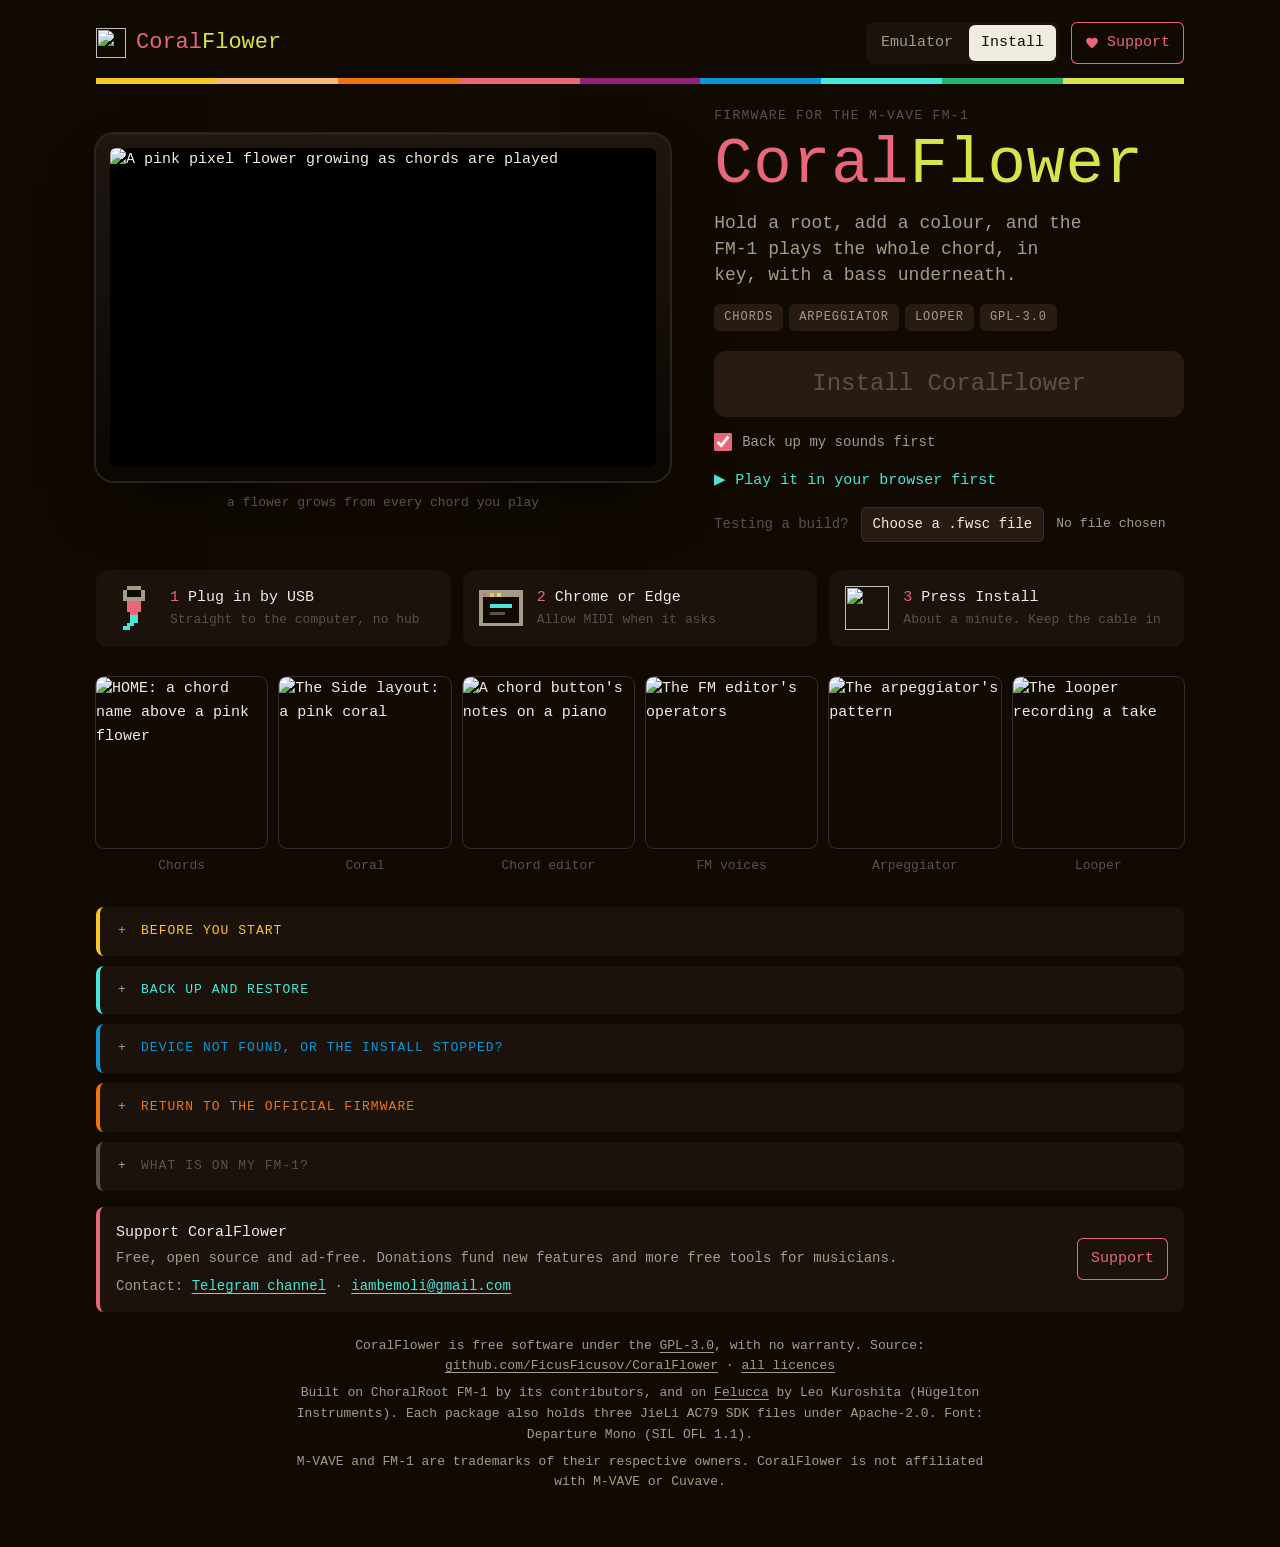
==== commit 73798042: "Installer redesign: a release card, not a wall of text The owner: "a ton of text and no beautiful vi" ====
--- a/web/install/index.html
+++ b/web/install/index.html
@@ -16,6 +16,9 @@
 <meta charset="utf-8">
 <meta name="viewport" content="width=device-width, initial-scale=1">
 <title>CoralFlower Installer</title>
+<link rel="icon" href="../favicon.svg" type="image/svg+xml">
+<link rel="icon" href="../favicon-32.png" sizes="32x32" type="image/png">
+<link rel="apple-touch-icon" href="../apple-touch-icon.png">
 <meta name="description" content="Install CoralFlower, a chord-instrument firmware for the M-VAVE FM-1, from your browser over USB (Chrome or Edge).">
 <style>
 @font-face { font-family: "Departure Mono"; src: url("../DepartureMono-Regular.otf") format("opentype"); font-display: swap; }
@@ -173,15 +176,72 @@
 .opt.copied .go { color: var(--lime); }
 main > .supportcard { max-width: none; margin-top: 16px; }   /* (the emulator's card, as wide as the cards above it) */
 @media (max-width: 560px) { header { padding-top: 16px; } .card { padding: 16px 14px 16px 14px; } }
+
+/* the page as a release card: the flower on its screen, the name, one button; the steps as pictures; the screens */
+.brand { display: inline-flex; align-items: center; gap: 10px; font-size: 22px; color: var(--ink); text-decoration: none; }
+.brand img { image-rendering: pixelated; }
+.brand .c { color: var(--rose); } .brand .f { color: var(--lime); }
+.hero { display: grid; grid-template-columns: minmax(0, 1fr); gap: 28px; align-items: center; margin: 18px 0 28px; }
+@media (min-width: 900px) { .hero { grid-template-columns: minmax(0, 11fr) minmax(0, 9fr); gap: 44px; } }
+.stage { position: relative; }
+.stage::before { content: ""; position: absolute; inset: -12% -8%; z-index: 0; pointer-events: none;
+                 background: radial-gradient(closest-side, rgba(232,104,121,0.35), rgba(150,33,121,0.18) 55%, transparent 80%); filter: blur(10px); }
+.bezel { position: relative; z-index: 1; padding: 14px; border-radius: 18px; background: linear-gradient(180deg, #1F1610, #0B0703);
+         box-shadow: 0 0 0 2px #2E2219, 0 30px 60px -20px rgba(0,0,0,0.8), inset 0 1px 0 rgba(255,255,255,0.05); }
+.bezel img { display: block; width: 100%; height: auto; border-radius: 6px; image-rendering: pixelated; background: #000; }
+.cap { position: relative; z-index: 1; margin: 12px 0 0; text-align: center; font-size: 13px; color: var(--ink3); }
+.eyebrow { margin: 0 0 8px; font-size: 13px; letter-spacing: 0.1em; text-transform: uppercase; color: var(--ink3); }
+.pitch h1 { margin: 0 0 14px; font-size: clamp(40px, 7vw, 64px); line-height: 0.95; }
+.tag { margin: 0 0 16px; max-width: 34ch; font-size: 18px; line-height: 1.45; color: var(--ink2); }
+.tags { display: flex; flex-wrap: wrap; gap: 6px; margin: 0 0 20px; padding: 0; list-style: none; }
+.tags li { padding: 4px 10px; border-radius: 6px; font-size: 12px; letter-spacing: 0.08em; text-transform: uppercase; color: var(--ink2); background: var(--raise); }
+.pitch #go { text-align: center; padding: 18px 20px; border-radius: 12px; font-size: clamp(19px, 4.6vw, 24px);
+             background: linear-gradient(135deg, var(--rose), #C9507A); box-shadow: 0 14px 34px -12px rgba(232,104,121,0.85);
+             white-space: nowrap; overflow-wrap: normal; font-size: clamp(16px, 4.4vw, 24px); }
+.pitch #go:not(:disabled):hover { background: var(--fire); box-shadow: 0 14px 34px -12px rgba(249,198,42,0.8); }
+.pitch #go:disabled { background: var(--raise); box-shadow: none; }
+.pitch progress { margin-top: 14px; }
+.pitch progress[value="0"] { display: none; }
+.pitch .status:empty { display: none; }
+.pitch .check { margin: 14px 0 0; font-size: 14px; }
+.pitch .note { margin: 8px 0 0; padding-left: 10px; font-size: 13px; color: var(--ink2); box-shadow: inset 3px 0 0 var(--sea); }
+.alt { display: flex; flex-wrap: wrap; align-items: center; gap: 6px 12px; margin: 18px 0 0; padding-top: 14px; border-top: 1px solid var(--line); }
+.alt p { margin: 0; font-size: 14px; color: var(--ink3); }
+.alt .btn { padding: 6px 12px; font-size: 14px; }
+.alt .fname { font-size: 13px; }
+.play { display: inline-block; margin-top: 16px; color: var(--sea); text-decoration: none; }
+.play:hover { text-decoration: underline; }
+.steps { display: grid; grid-template-columns: minmax(0, 1fr); gap: 12px; margin: 0 0 30px; padding: 0; list-style: none; counter-reset: st; }
+@media (min-width: 700px) { .steps { grid-template-columns: repeat(3, minmax(0, 1fr)); } }
+.steps li { display: grid; grid-template-columns: 44px minmax(0, 1fr); grid-template-rows: auto auto; column-gap: 14px; align-items: center;
+            padding: 16px; border-radius: 12px; background: var(--panel); counter-increment: st; }
+.steps li > svg, .steps li > img { grid-row: 1 / span 2; width: 44px; height: 44px; image-rendering: pixelated; }
+.steps b { font-weight: 400; color: var(--ink); }
+.steps b::before { content: counter(st) "  "; color: var(--rose); }
+.steps span { font-size: 13px; color: var(--ink3); }
+.gallery { display: grid; grid-template-columns: repeat(2, minmax(0, 1fr)); gap: 12px; margin: 0 0 30px; }
+@media (min-width: 700px) { .gallery { grid-template-columns: repeat(3, minmax(0, 1fr)); } }
+@media (min-width: 1000px) { .gallery { grid-template-columns: repeat(6, minmax(0, 1fr)); } }
+.gallery figure { margin: 0; }
+.gallery img { display: block; width: 100%; height: auto; border-radius: 8px; image-rendering: pixelated; box-shadow: 0 0 0 1px var(--line); transition: transform .15s; }
+.gallery img:hover { transform: translateY(-3px); }
+.gallery figcaption { margin-top: 8px; font-size: 13px; text-align: center; color: var(--ink3); }
+.more { display: grid; grid-template-columns: minmax(0, 1fr); gap: 10px; }
+.more .card + .card { margin-top: 0; }
+.more .card { padding: 14px 18px; }
+.pitch .sum, .pitch .notes { display: none; }                 /* (the hash and the notes: in the log and the release) */
+.pitch .pkg { margin: 12px 0 0; padding: 0; background: none; font-size: 13px; color: var(--ink3); }
+.pitch .pkg.ok { box-shadow: none; color: var(--lime); }
+.pitch .pkg.ok::before { content: "\25CF  "; }
+.pitch .pkg.bad { box-shadow: none; color: var(--rose); }
+.versions:has(> .chip:only-child) { display: none; }          /* (one version: the button names it) */
+.pitch .alt { margin-top: 14px; padding-top: 0; border-top: 0; }
 </style>
 </head>
 <body>
 <div class="wrap">
   <header>
-    <div>
-      <h1><span class="c">Coral</span><span class="f">Flower</span> installer</h1>
-      <p>put the firmware on your FM-1 from this page</p>
-    </div>
+    <a class="brand" href="../" aria-label="CoralFlower: the emulator"><img src="../favicon.svg" width="30" height="30" alt=""><span><span class="c">Coral</span><span class="f">Flower</span></span></a>
     <div class="top">
       <nav class="site" aria-label="CoralFlower pages">
         <a href="../">Emulator</a>
@@ -194,47 +254,25 @@
   <main>
     <p class="banner" id="nomidi" hidden>This browser cannot talk to the FM-1. Open this page in <b>Chrome</b> or <b>Edge</b> on a computer.</p>
     <noscript><p class="banner">The installer needs JavaScript: it talks to the FM-1 over Web MIDI.</p></noscript>
-    <p class="lead">Install CoralFlower on your M-VAVE FM-1 from this page. Nothing is installed on your computer: the browser talks to the FM-1 over the USB cable.</p>
-
-    <div class="grid">
-      <section class="card" style="--c: var(--fire)" aria-labelledby="prep-h">
-        <h2 id="prep-h">Before you start</h2>
-        <ol class="prep">
-          <li>Use <b>Chrome or Edge</b> on a computer. Other browsers cannot talk to the FM-1.</li>
-          <li><b>Charge the FM-1 fully.</b> It runs on its own battery while it writes.</li>
-          <li>Connect it with a <b>USB data cable, straight to the computer</b>. No hub.</li>
-          <li>Close other apps that use MIDI, such as a DAW or a synth editor.</li>
-          <li>When the browser asks to use MIDI devices, <b>allow it</b>.</li>
-          <li><b>Keep this page open</b> and the computer awake. <b>Do not unplug</b> the cable until you see Done. It takes about a minute.</li>
-        </ol>
-        <div class="risk">
-          <p><b>Installing firmware is at your own risk.</b> CoralFlower is free software and comes with no warranty.</p>
-          <p>You can always go back. The official M-VAVE firmware can be reinstalled from <a href="https://www.m-vave.com/download" target="_blank" rel="noopener">m-vave.com</a>.</p>
-        </div>
-      </section>
-
-      <section class="card" style="--c: var(--rose)" aria-labelledby="inst-h">
-        <h2 id="inst-h">Install</h2>
-        <h3><span class="n">1</span>Choose the firmware</h3>
-        <p id="rel-none">No public release yet. To test a build, choose its .fwsc file.</p>
-        <p id="rel-some" hidden>Pick a version, or choose a .fwsc file from this computer.</p>
+
+    <section class="hero" aria-labelledby="inst-h">
+      <div class="stage">
+        <div class="bezel"><img src="../images/grow.gif" width="480" height="280" alt="A pink pixel flower growing as chords are played"></div>
+        <p class="cap">a flower grows from every chord you play</p>
+      </div>
+      <div class="pitch">
+        <p class="eyebrow">Firmware for the M-VAVE FM-1</p>
+        <h1 id="inst-h"><span class="c">Coral</span><span class="f">Flower</span></h1>
+        <p class="tag">Hold a root, add a colour, and the FM-1 plays the whole chord, in key, with a bass underneath.</p>
+        <ul class="tags"><li>Chords</li><li>Arpeggiator</li><li>Looper</li><li>GPL-3.0</li></ul>
         <div class="versions" id="versions" role="group" aria-label="Released versions" hidden></div>
-        <div class="filepick">
-          <button class="btn quiet" id="pkg-pick" type="button">Choose a .fwsc file</button>
-          <span class="fname" id="pkg-name">No file chosen</span>
-          <input id="pkg-file" type="file" accept=".fwsc" hidden>
-        </div>
-        <p class="pkg" id="pkg" role="status"></p>
-        <p class="sum" id="pkg-sum"></p>
-        <div class="notes" id="notes"></div>
-
-        <h3><span class="n">2</span>Install</h3>
-        <label class="check"><input id="backup-first" type="checkbox" checked><span><b>Save a backup first.</b> Your sounds, loops and settings go to a file on this computer. The official firmware cannot be backed up.</span></label>
-        <p class="note" id="backup-note" role="status" hidden></p>
-        <label class="check" id="force-box" hidden><input id="force-risk" type="checkbox"><span><b>I understand the risk.</b> Install over this firmware anyway.</span></label>
         <button id="go" type="button" disabled>Install CoralFlower</button>
         <progress id="bar" max="100" value="0" aria-label="Install progress"></progress>
         <p class="status" id="status" role="status"></p>
+        <p class="pkg" id="pkg" role="status"></p>
+        <label class="check"><input id="backup-first" type="checkbox" checked><span>Back up my sounds first</span></label>
+        <p class="note" id="backup-note" role="status" hidden></p>
+        <label class="check" id="force-box" hidden><input id="force-risk" type="checkbox"><span><b>I understand the risk.</b> Install over this firmware anyway.</span></label>
         <div class="panel fin" id="done" role="status" hidden>
           <p id="done-line"></p>
           <p>The FM-1 restarted and answered as FM-1_930, CoralFlower's identity. You can unplug it now.</p>
@@ -246,17 +284,55 @@
           <p><b>Switched off, or the battery ran out?</b> Switch it on. Three short flashes of the key lights and a black screen mean update mode: press Install again. This works if the FM-1 ran CoralFlower, or ChoralRoot 0.16 or later, before this install.</p>
           <p><b>One long flash, no flash, or a USB disk named WL82 UBOOT1.00?</b> See <a href="#dark">Device not found</a> below.</p>
         </div>
-        <div class="ask">
-          <button class="btn quiet" id="check-go" type="button" disabled>What is on my FM-1?</button>
-          <p class="unit" id="unit" role="status" hidden></p>
+        <a class="play" href="../">&#9654; Play it in your browser first</a>
+        <div class="alt">
+          <p id="rel-none">Testing a build?</p>
+          <p id="rel-some" hidden>Or a build of your own:</p>
+          <div class="filepick">
+            <button class="btn quiet" id="pkg-pick" type="button">Choose a .fwsc file</button>
+            <span class="fname" id="pkg-name">No file chosen</span>
+            <input id="pkg-file" type="file" accept=".fwsc" hidden>
+          </div>
         </div>
-        <details class="log"><summary>Show the log</summary><pre id="log"></pre></details>
-      </section>
-    </div>
-
-    <section class="card" style="--c: var(--sea)" aria-labelledby="bk-h">
-      <h2 id="bk-h">Back up and restore</h2>
-      <div class="cols2">
+        <p class="sum" id="pkg-sum"></p>
+        <div class="notes" id="notes"></div>
+      </div>
+    </section>
+
+    <ol class="steps" aria-label="How it goes">
+      <li><svg viewBox="0 0 12 12" aria-hidden="true" shape-rendering="crispEdges"><rect x="4" y="0" width="1" height="1" fill="#A89A88"/><rect x="5" y="0" width="1" height="1" fill="#A89A88"/><rect x="6" y="0" width="1" height="1" fill="#A89A88"/><rect x="7" y="0" width="1" height="1" fill="#A89A88"/><rect x="3" y="1" width="1" height="1" fill="#A89A88"/><rect x="4" y="1" width="1" height="1" fill="#110A02"/><rect x="5" y="1" width="1" height="1" fill="#110A02"/><rect x="6" y="1" width="1" height="1" fill="#110A02"/><rect x="7" y="1" width="1" height="1" fill="#110A02"/><rect x="8" y="1" width="1" height="1" fill="#A89A88"/><rect x="3" y="2" width="1" height="1" fill="#A89A88"/><rect x="4" y="2" width="1" height="1" fill="#110A02"/><rect x="5" y="2" width="1" height="1" fill="#110A02"/><rect x="6" y="2" width="1" height="1" fill="#110A02"/><rect x="7" y="2" width="1" height="1" fill="#110A02"/><rect x="8" y="2" width="1" height="1" fill="#A89A88"/><rect x="3" y="3" width="1" height="1" fill="#A89A88"/><rect x="4" y="3" width="1" height="1" fill="#A89A88"/><rect x="5" y="3" width="1" height="1" fill="#A89A88"/><rect x="6" y="3" width="1" height="1" fill="#A89A88"/><rect x="7" y="3" width="1" height="1" fill="#A89A88"/><rect x="8" y="3" width="1" height="1" fill="#A89A88"/><rect x="4" y="4" width="1" height="1" fill="#E86879"/><rect x="5" y="4" width="1" height="1" fill="#E86879"/><rect x="6" y="4" width="1" height="1" fill="#E86879"/><rect x="7" y="4" width="1" height="1" fill="#E86879"/><rect x="4" y="5" width="1" height="1" fill="#E86879"/><rect x="5" y="5" width="1" height="1" fill="#E86879"/><rect x="6" y="5" width="1" height="1" fill="#E86879"/><rect x="7" y="5" width="1" height="1" fill="#E86879"/><rect x="4" y="6" width="1" height="1" fill="#E86879"/><rect x="5" y="6" width="1" height="1" fill="#E86879"/><rect x="6" y="6" width="1" height="1" fill="#E86879"/><rect x="7" y="6" width="1" height="1" fill="#E86879"/><rect x="5" y="7" width="1" height="1" fill="#E86879"/><rect x="6" y="7" width="1" height="1" fill="#E86879"/><rect x="5" y="8" width="1" height="1" fill="#48E6D9"/><rect x="6" y="8" width="1" height="1" fill="#48E6D9"/><rect x="5" y="9" width="1" height="1" fill="#48E6D9"/><rect x="6" y="9" width="1" height="1" fill="#48E6D9"/><rect x="4" y="10" width="1" height="1" fill="#48E6D9"/><rect x="5" y="10" width="1" height="1" fill="#48E6D9"/><rect x="3" y="11" width="1" height="1" fill="#48E6D9"/><rect x="4" y="11" width="1" height="1" fill="#48E6D9"/></svg><b>Plug in by USB</b><span>Straight to the computer, no hub</span></li>
+      <li><svg viewBox="0 0 12 12" aria-hidden="true" shape-rendering="crispEdges"><rect x="0" y="1" width="12" height="10" fill="#A89A88"/><rect x="1" y="3" width="10" height="7" fill="#110A02"/><rect x="1" y="2" width="1" height="1" fill="#E86879"/><rect x="3" y="2" width="1" height="1" fill="#F9C62A"/><rect x="5" y="2" width="1" height="1" fill="#D6E34C"/><rect x="3" y="5" width="6" height="1" fill="#48E6D9"/><rect x="3" y="7" width="4" height="1" fill="#5E5048"/></svg><b>Chrome or Edge</b><span>Allow MIDI when it asks</span></li>
+      <li><img src="../favicon.svg" width="44" height="44" alt=""><b>Press Install</b><span>About a minute. Keep the cable in</span></li>
+    </ol>
+
+    <section class="gallery" aria-label="Inside CoralFlower">
+      <figure><img src="../images/home.png" width="480" height="480" alt="HOME: a chord name above a pink flower" loading="lazy"><figcaption>Chords</figcaption></figure>
+      <figure><img src="../images/coral.png" width="480" height="480" alt="The Side layout: a pink coral" loading="lazy"><figcaption>Coral</figcaption></figure>
+      <figure><img src="../images/chord.png" width="480" height="480" alt="A chord button's notes on a piano" loading="lazy"><figcaption>Chord editor</figcaption></figure>
+      <figure><img src="../images/fm-voice.png" width="480" height="480" alt="The FM editor's operators" loading="lazy"><figcaption>FM voices</figcaption></figure>
+      <figure><img src="../images/arp.png" width="480" height="480" alt="The arpeggiator's pattern" loading="lazy"><figcaption>Arpeggiator</figcaption></figure>
+      <figure><img src="../images/looper.png" width="480" height="480" alt="The looper recording a take" loading="lazy"><figcaption>Looper</figcaption></figure>
+    </section>
+
+    <div class="more">
+      <details class="card" style="--c: var(--fire)">
+        <summary>Before you start</summary>
+        <ol class="prep">
+          <li>Use <b>Chrome or Edge</b> on a computer. Other browsers cannot talk to the FM-1.</li>
+          <li><b>Charge the FM-1 fully.</b> It runs on its own battery while it writes.</li>
+          <li>Connect it with a <b>USB data cable, straight to the computer</b>. No hub.</li>
+          <li>Close other apps that use MIDI, such as a DAW or a synth editor.</li>
+          <li>When the browser asks to use MIDI devices, <b>allow it</b>.</li>
+          <li><b>Keep this page open</b> and the computer awake. <b>Do not unplug</b> the cable until you see Done. It takes about a minute.</li>
+        </ol>
+        <div class="risk">
+          <p><b>Installing firmware is at your own risk.</b> CoralFlower is free software and comes with no warranty.</p>
+          <p>You can always go back: the official M-VAVE firmware can be reinstalled from <a href="https://www.m-vave.com/download" target="_blank" rel="noopener">m-vave.com</a>.</p>
+        </div>
+      </details>
+      <details class="card" style="--c: var(--sea)">
+        <summary>Back up and restore</summary>
+        <div class="cols2">
         <div>
           <p>A backup is one .json file. It holds everything saved on the FM-1: the settings, the 32 user sounds with their patches, the loops and the sound banks.</p>
           <p>Restore writes a backup back. It checks every part before it writes anything, then restarts the FM-1. Stop any loop first.</p>
@@ -272,9 +348,8 @@
           <div class="row"><button class="btn quiet" id="restore-go" type="button" disabled>Restore</button></div>
         </div>
       </div>
-    </section>
-
-    <details class="card help" id="dark" style="--c: var(--sky)">
+      </details>
+      <details class="card help" id="dark" style="--c: var(--sky)">
       <summary>Device not found, or the install stopped?</summary>
       <div class="cols2">
         <div>
@@ -290,8 +365,7 @@
         </div>
       </div>
     </details>
-
-    <details class="card" id="stock" style="--c: var(--orange)">
+      <details class="card" id="stock" style="--c: var(--orange)">
       <summary>Return to the official firmware</summary>
       <div class="cols2">
         <div>
@@ -323,6 +397,15 @@
       </div>
       <details class="log"><summary>Show the log</summary><pre id="stock-log"></pre></details>
     </details>
+      <details class="card" style="--c: var(--ink3)">
+        <summary>What is on my FM-1?</summary>
+        <div class="ask">
+          <button class="btn quiet" id="check-go" type="button" disabled>Ask the FM-1</button>
+          <p class="unit" id="unit" role="status" hidden></p>
+        </div>
+        <details class="log"><summary>Show the log</summary><pre id="log"></pre></details>
+      </details>
+    </div>
 
     <section class="supportcard" aria-label="Support CoralFlower">
       <div>
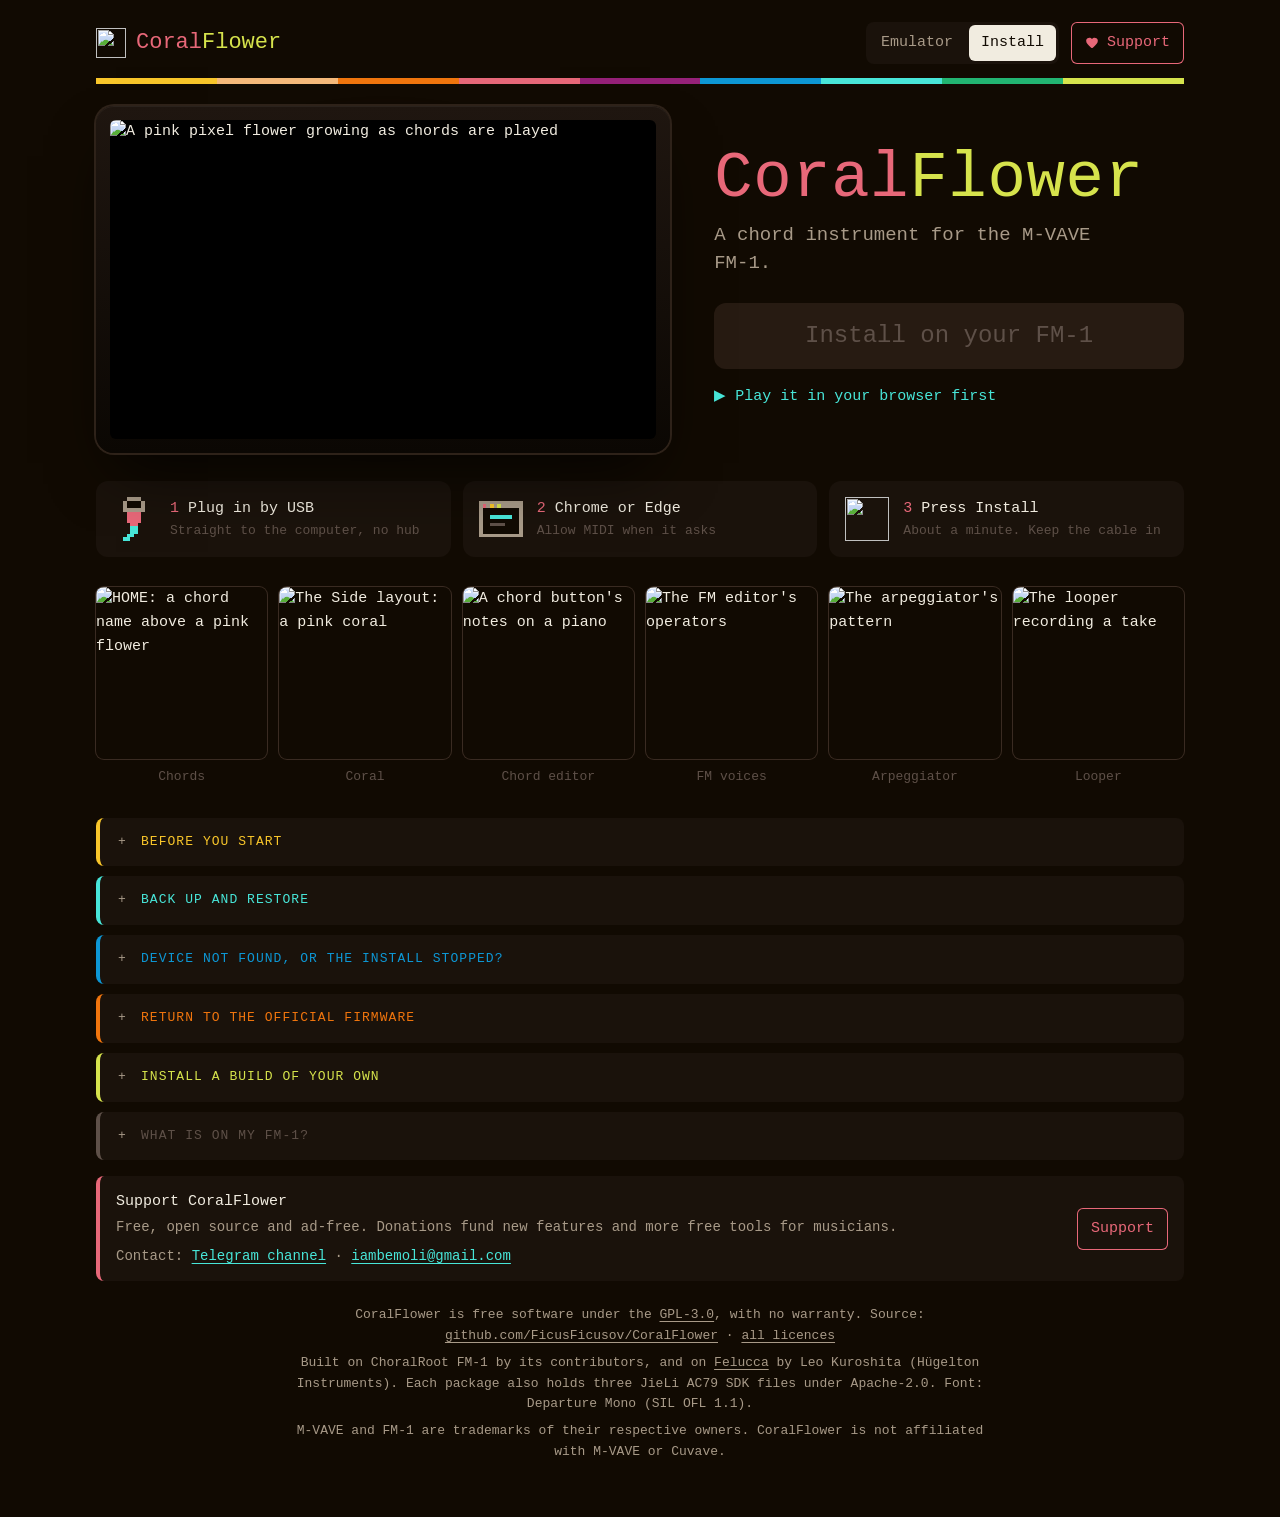
==== commit 08e8928f: "Installer: four things on the first screen (Miller's law) The owner, rightly: the hero still held a " ====
--- a/web/install/index.html
+++ b/web/install/index.html
@@ -236,6 +236,12 @@
 .pitch .pkg.bad { box-shadow: none; color: var(--rose); }
 .versions:has(> .chip:only-child) { display: none; }          /* (one version: the button names it) */
 .pitch .alt { margin-top: 14px; padding-top: 0; border-top: 0; }
+.pitch .pkg.ok { display: none; }                            /* (ready: the button lit says it; only a problem shows) */
+.pitch .ver { margin: 10px 0 0; text-align: center; font-size: 13px; color: var(--ink3); }
+.pitch .ver:empty { display: none; }
+.pitch .tag { font-size: 19px; margin-bottom: 26px; }
+.pitch h1 { margin-bottom: 12px; }
+.own { margin: 0; padding: 0; border: 0; }
 </style>
 </head>
 <body>
@@ -258,20 +264,16 @@
     <section class="hero" aria-labelledby="inst-h">
       <div class="stage">
         <div class="bezel"><img src="../images/grow.gif" width="480" height="280" alt="A pink pixel flower growing as chords are played"></div>
-        <p class="cap">a flower grows from every chord you play</p>
       </div>
       <div class="pitch">
-        <p class="eyebrow">Firmware for the M-VAVE FM-1</p>
         <h1 id="inst-h"><span class="c">Coral</span><span class="f">Flower</span></h1>
-        <p class="tag">Hold a root, add a colour, and the FM-1 plays the whole chord, in key, with a bass underneath.</p>
-        <ul class="tags"><li>Chords</li><li>Arpeggiator</li><li>Looper</li><li>GPL-3.0</li></ul>
+        <p class="tag">A chord instrument for the M-VAVE FM-1.</p>
         <div class="versions" id="versions" role="group" aria-label="Released versions" hidden></div>
-        <button id="go" type="button" disabled>Install CoralFlower</button>
+        <button id="go" type="button" disabled>Install on your FM-1</button>
         <progress id="bar" max="100" value="0" aria-label="Install progress"></progress>
+        <p class="ver" id="ver"></p>
         <p class="status" id="status" role="status"></p>
         <p class="pkg" id="pkg" role="status"></p>
-        <label class="check"><input id="backup-first" type="checkbox" checked><span>Back up my sounds first</span></label>
-        <p class="note" id="backup-note" role="status" hidden></p>
         <label class="check" id="force-box" hidden><input id="force-risk" type="checkbox"><span><b>I understand the risk.</b> Install over this firmware anyway.</span></label>
         <div class="panel fin" id="done" role="status" hidden>
           <p id="done-line"></p>
@@ -285,15 +287,6 @@
           <p><b>One long flash, no flash, or a USB disk named WL82 UBOOT1.00?</b> See <a href="#dark">Device not found</a> below.</p>
         </div>
         <a class="play" href="../">&#9654; Play it in your browser first</a>
-        <div class="alt">
-          <p id="rel-none">Testing a build?</p>
-          <p id="rel-some" hidden>Or a build of your own:</p>
-          <div class="filepick">
-            <button class="btn quiet" id="pkg-pick" type="button">Choose a .fwsc file</button>
-            <span class="fname" id="pkg-name">No file chosen</span>
-            <input id="pkg-file" type="file" accept=".fwsc" hidden>
-          </div>
-        </div>
         <p class="sum" id="pkg-sum"></p>
         <div class="notes" id="notes"></div>
       </div>
@@ -332,6 +325,8 @@
       </details>
       <details class="card" style="--c: var(--sea)">
         <summary>Back up and restore</summary>
+        <label class="check"><input id="backup-first" type="checkbox" checked><span><b>Back up my sounds before installing.</b> On by default.</span></label>
+        <p class="note" id="backup-note" role="status" hidden></p>
         <div class="cols2">
         <div>
           <p>A backup is one .json file. It holds everything saved on the FM-1: the settings, the 32 user sounds with their patches, the loops and the sound banks.</p>
@@ -397,6 +392,18 @@
       </div>
       <details class="log"><summary>Show the log</summary><pre id="stock-log"></pre></details>
     </details>
+      <details class="card" style="--c: var(--lime)">
+        <summary>Install a build of your own</summary>
+        <div class="alt own">
+          <p id="rel-none">Testing a build?</p>
+          <p id="rel-some" hidden>Or a build of your own:</p>
+          <div class="filepick">
+            <button class="btn quiet" id="pkg-pick" type="button">Choose a .fwsc file</button>
+            <span class="fname" id="pkg-name">No file chosen</span>
+            <input id="pkg-file" type="file" accept=".fwsc" hidden>
+          </div>
+        </div>
+      </details>
       <details class="card" style="--c: var(--ink3)">
         <summary>What is on my FM-1?</summary>
         <div class="ask">
@@ -470,8 +477,8 @@
     reboot: "Restarting",
     done: "Done",
     // the firmware to install
-    installV: "Install {name}",
-    installNone: "Install CoralFlower",
+    installV: "Install on your FM-1",
+    installNone: "Install on your FM-1",
     noFile: "No file chosen",
     newest: "Newest",
     pkgChecking: "Checking {name} …",
@@ -692,7 +699,8 @@
   $("versions").innerHTML = releases.map((r, i) =>
     `<button type="button" class="chip" data-ver="${esc(r.version)}" aria-pressed="${!!(pick && pick.rel === r)}"${writing ? " disabled" : ""}>` +
     `<b>CoralFlower ${esc(r.version)}</b><span>${[i === 0 ? t("newest") : "", dateText(r.date)].filter(Boolean).map(esc).join(" · ")}</span></button>`).join("");
-  $("go").textContent = pick && image ? tv("installV", { name: pick.label }) : t("installNone");   // (named once it is checked)
+  $("go").textContent = pick && image ? tv("installV", { name: pick.label }) : t("installNone");
+  $("ver").textContent = pick ? [pick.label, pick.rel ? dateText(pick.rel.date) : ""].filter(Boolean).join(" \u00b7 ") : "";
   $("notes").innerHTML = pick && pick.rel ? notesOf(pick.rel) : "";
 }
 function newChoice(p) {                          // a new choice: nothing checked yet, the last run's panels go
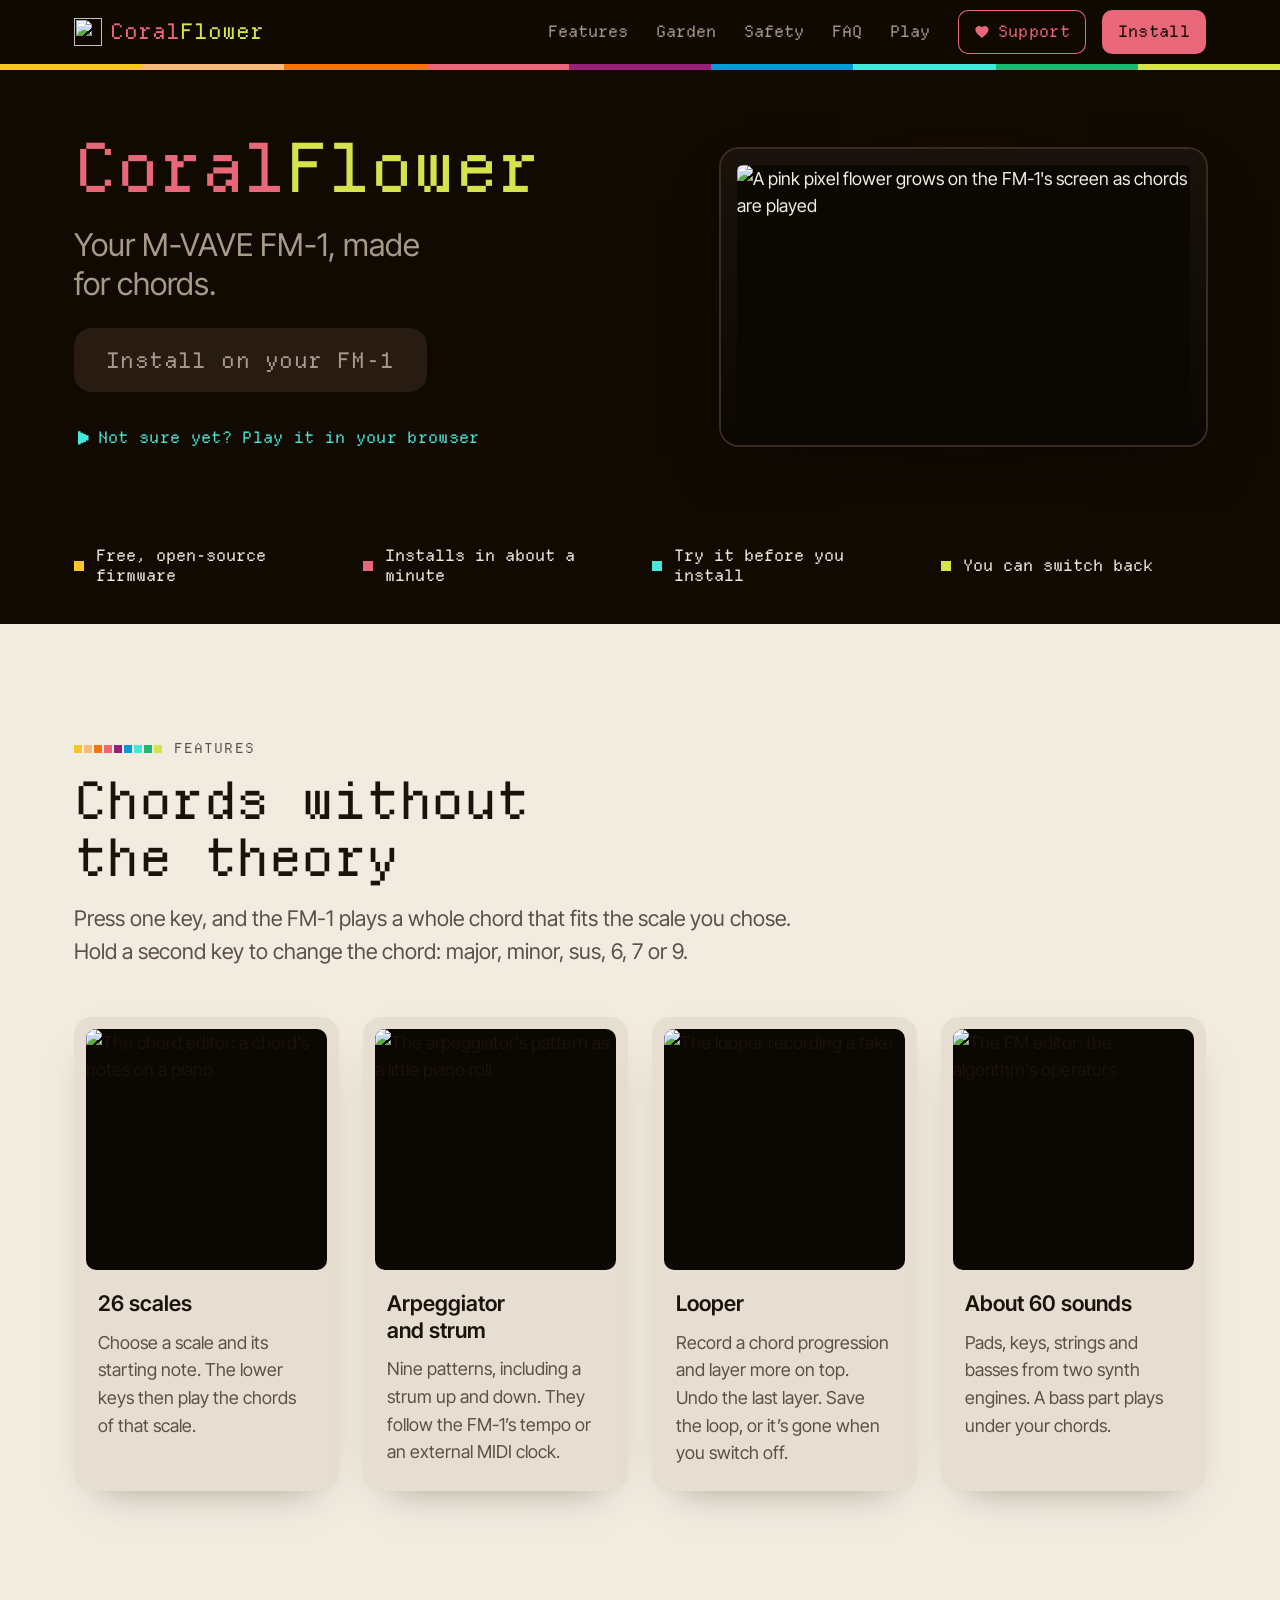
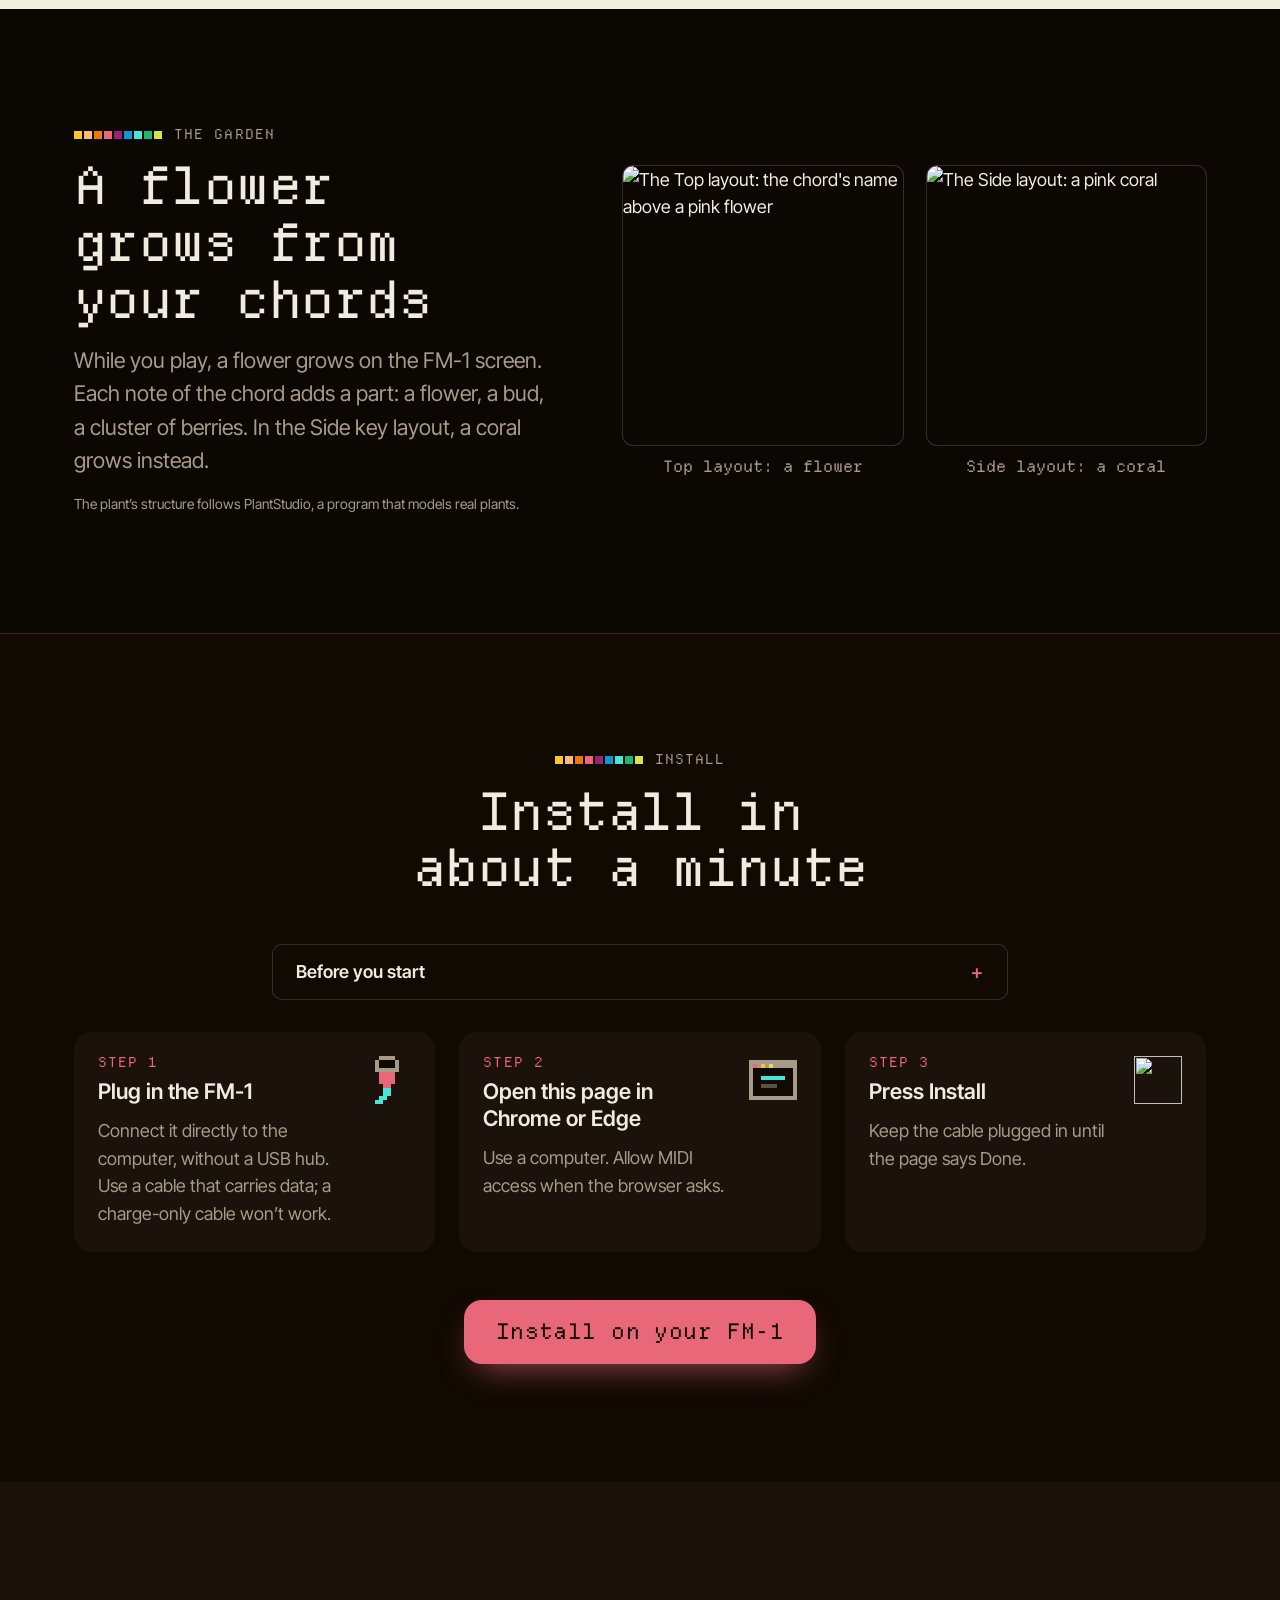
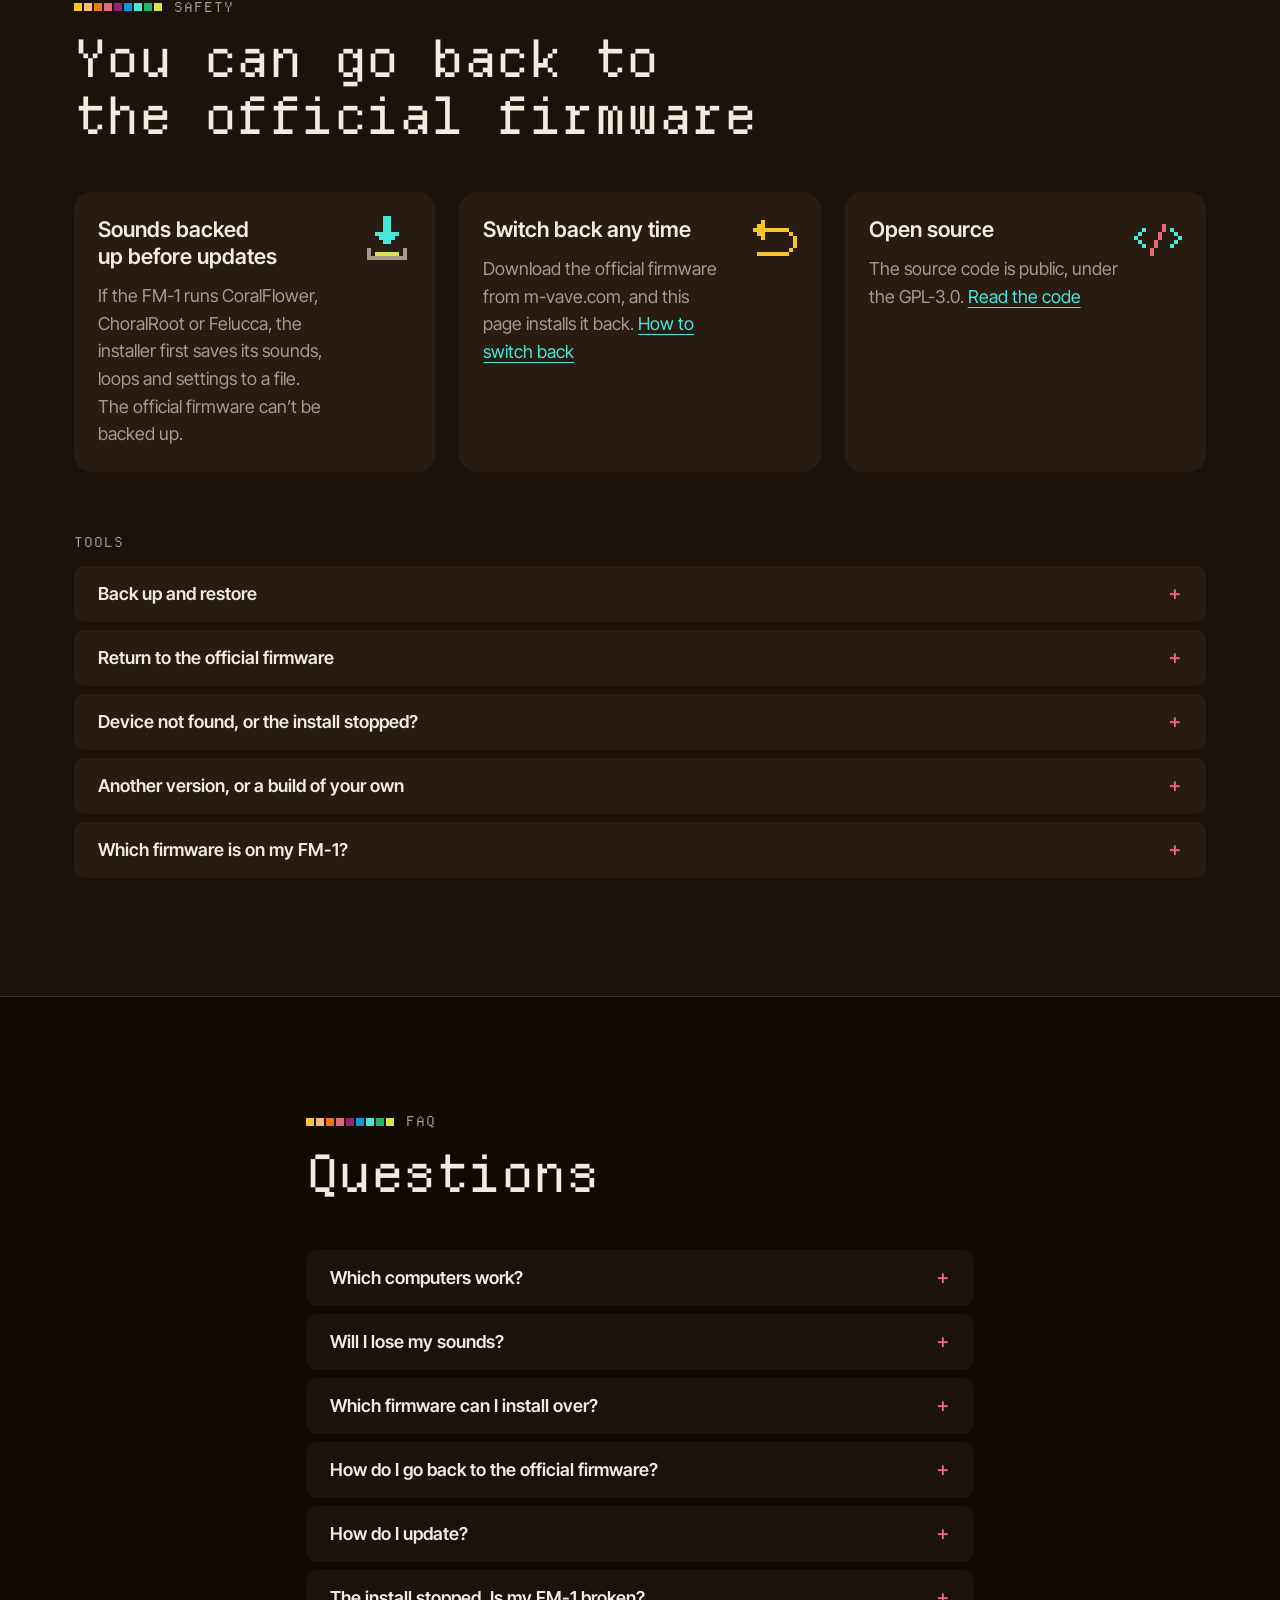
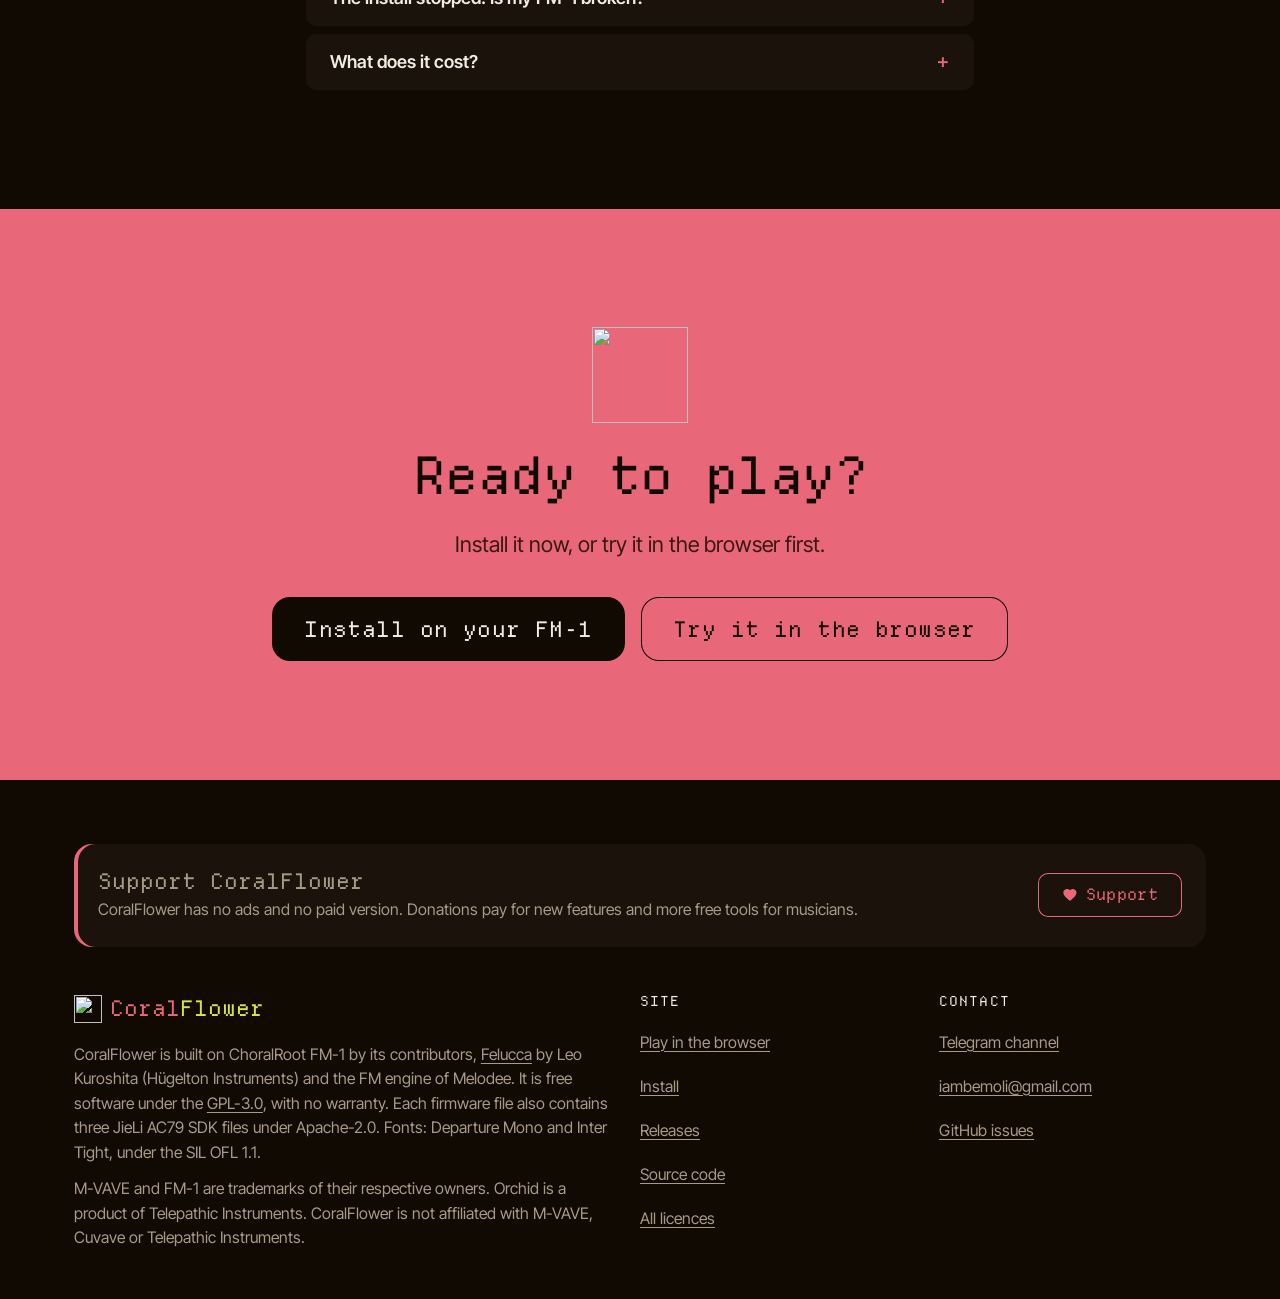
==== commit 29f39010: "New site: the installer on the first page, the emulator at /play/ - web/index.html: one page that ex" ====
--- a/web/install/index.html
+++ b/web/install/index.html
@@ -1,1079 +1,19 @@
 <!doctype html>
-<!-- SPDX-License-Identifier: GPL-3.0-only
-     Copyright (C) 2026 Leo Kuroshita (@kurogedelic), Hügelton Instruments
-     Copyright (C) 2026 ChoralRoot FM-1 contributors (a fork of Felucca)
-     Copyright (C) 2026 CoralFlower contributors -->
-<!-- CoralFlower's web installer, after ChoralRoot FM-1's (its web/index_pkg.html): the same update protocol
-     (fm1ota.js), package checks (fm1pkg.js) and backup (fm1backup.js), loaded from this folder as modules. Deployed at
-     /install/ next to those three scripts; the font and the emulator are one level up, the packages in ../firmware/.
-     The firmware to install: a .fwsc file the user picks (checked here before Install is enabled: CoralFlower's
-     identity FM-1_930, Felucca's update loader, every checksum of the package), or a version that
-     ../firmware/releases.json lists (fetched from this site and checked against its SHA-256). No releases.json: only
-     the file. The Support button, card, dialog and their script are the emulator page's (tools/emu/web/index.html),
-     copied unchanged. web/test_installer.mjs runs this page against a simulated FM-1. -->
+<!-- SPDX-License-Identifier: GPL-3.0-only -->
+<!-- The installer moved to the site's first page (web/index.html). This address stays for the links already out
+     there (the README, posts): it forwards to the installer there. -->
 <html lang="en">
 <head>
 <meta charset="utf-8">
 <meta name="viewport" content="width=device-width, initial-scale=1">
-<title>CoralFlower Installer</title>
+<title>CoralFlower installer</title>
+<meta http-equiv="refresh" content="0; url=../#install">
+<link rel="canonical" href="../#install">
 <link rel="icon" href="../favicon.svg" type="image/svg+xml">
-<link rel="icon" href="../favicon-32.png" sizes="32x32" type="image/png">
-<link rel="apple-touch-icon" href="../apple-touch-icon.png">
-<meta name="description" content="Install CoralFlower, a chord-instrument firmware for the M-VAVE FM-1, from your browser over USB (Chrome or Edge).">
-<style>
-@font-face { font-family: "Departure Mono"; src: url("../DepartureMono-Regular.otf") format("opentype"); font-display: swap; }
-:root {
-  --ground: #110A02; --panel: #1A120B; --raise: #271B12; --line: #3A2B22;
-  --ink: #F1ECE0; --ink2: #A89A88; --ink3: #5E5048;
-  --rose: #E86879; --fire: #F9C62A; --orange: #F1750D; --lime: #D6E34C; --sea: #48E6D9; --orchid: #E6658B; --sky: #0D97D5;
-}
-:root[data-theme="light"] { --ground: #F1ECE0; --panel: #E6DED0; --raise: #D8CEBD; --line: #C9BCA8; --ink: #1A120B; --ink2: #5E5048; --ink3: #A89A88; }
-* { box-sizing: border-box; }
-[hidden] { display: none !important; }
-html { -webkit-text-size-adjust: 100%; text-size-adjust: 100%; }
-html, body { margin: 0; background: var(--ground); color: var(--ink); }
-body { font: 15px/1.6 "Departure Mono", ui-monospace, SFMono-Regular, Menlo, monospace; overflow-x: hidden; }
-a { color: var(--sea); text-underline-offset: 3px; }
-p { margin: 0 0 12px; }
-.wrap { max-width: 1120px; margin: 0 auto; padding: 0 16px 48px; }
-header { display: flex; align-items: center; justify-content: space-between; gap: 16px; padding: 22px 0 10px; flex-wrap: wrap; }
-header p { margin-top: 6px; }
-h1 { margin: 0; font-size: clamp(26px, 4.6vw, 42px); line-height: 1; font-weight: 400; letter-spacing: 0.01em; }
-h1 .c { color: var(--rose); } h1 .f { color: var(--lime); }
-header p { margin: 0; color: var(--ink2); }
-.ramp { display: flex; height: 6px; margin: 4px 0 22px; }
-.ramp i { flex: 1; }
-.top { display: flex; align-items: center; gap: 12px; flex-wrap: wrap; }
-nav.site { display: flex; gap: 4px; padding: 3px; background: var(--panel); border-radius: 8px; }
-nav.site a { padding: 6px 12px; border-radius: 6px; color: var(--ink2); text-decoration: none; }
-nav.site a:hover { color: var(--ink); background: var(--raise); }
-nav.site a[aria-current="page"] { color: var(--ground); background: var(--ink); }
-nav.site a:focus-visible { outline: 3px solid var(--fire); outline-offset: 2px; }
-button, select, input { font: inherit; }
-.btn { border: 0; cursor: pointer; color: var(--ground); background: var(--ink); padding: 9px 14px; border-radius: 6px; }
-.btn:hover { background: var(--fire); }
-.btn:focus-visible, select:focus-visible { outline: 3px solid var(--fire); outline-offset: 2px; }
-.btn:disabled { cursor: default; color: var(--ink3); background: var(--raise); }
-.btn.quiet { color: var(--ink); background: var(--raise); box-shadow: inset 0 0 0 1px var(--line); }
-.btn.quiet:not(:disabled):hover { color: var(--ground); background: var(--fire); box-shadow: none; }
-.btn.quiet:disabled { box-shadow: none; }
-main { display: block; }
-.lead { max-width: 64ch; margin: 0 0 22px; font-size: 17px; line-height: 1.5; }
-.banner { margin: 0 0 18px; padding: 12px 16px; background: var(--panel); border-radius: 8px; box-shadow: inset 4px 0 0 var(--rose); }
-.grid { display: grid; grid-template-columns: minmax(0, 1fr); gap: 16px; align-items: start; }
-@media (min-width: 900px) { .grid { grid-template-columns: minmax(0, 5fr) minmax(0, 7fr); } }
-.card { min-width: 0; padding: 18px 20px 20px; background: var(--panel); border-radius: 8px; border-left: 4px solid var(--c, var(--line)); }
-.card + .card, .grid + .card { margin-top: 16px; }
-.card h2, .card > summary { margin: 0 0 14px; font-size: 13px; font-weight: 400; letter-spacing: 0.08em; text-transform: uppercase; color: var(--c); }
-.card > summary { margin: 0; cursor: pointer; list-style: none; display: flex; align-items: center; gap: 10px; }
-.card > summary::-webkit-details-marker { display: none; }
-.card > summary::before { content: "+"; display: inline-block; width: 1em; color: var(--ink2); }
-.card[open] > summary::before { content: "\2212"; }
-.card[open] > summary { margin-bottom: 14px; }
-.card > summary:focus-visible { outline: 3px solid var(--fire); outline-offset: 4px; border-radius: 2px; }
-.card p { max-width: 68ch; color: var(--ink2); }
-.card p b { font-weight: 400; color: var(--ink); }
-.card h3 { display: flex; align-items: baseline; gap: 10px; margin: 22px 0 10px; font-size: 15px; font-weight: 400; color: var(--ink); }
-.card h3:first-of-type { margin-top: 0; }
-.card h3 .n { display: inline-flex; align-items: center; justify-content: center; min-width: 26px; height: 26px; padding: 0 6px; border-radius: 6px; background: var(--raise); color: var(--c); font-size: 14px; }
-ol.prep { margin: 0; padding: 0; list-style: none; counter-reset: prep; }
-ol.prep li { position: relative; padding: 0 0 12px 40px; color: var(--ink2); counter-increment: prep; }
-ol.prep li::before { content: counter(prep); position: absolute; left: 0; top: -2px; width: 26px; height: 26px; border-radius: 6px; background: var(--raise); color: var(--fire); text-align: center; line-height: 26px; }
-ol.prep li b { font-weight: 400; color: var(--ink); }
-.risk { margin: 6px 0 0; padding: 12px 14px; border-radius: 8px; background: var(--raise); }
-.risk p { margin: 0 0 8px; }
-.risk p:last-child { margin: 0; }
-/* the firmware to install: the released versions (chips), or a file from this computer */
-.versions { display: flex; flex-wrap: wrap; gap: 8px; margin: 0 0 12px; }
-.chip { min-width: 0; padding: 8px 12px; border: 0; border-radius: 8px; cursor: pointer; text-align: left; line-height: 1.3; color: var(--ink); background: var(--raise); box-shadow: inset 0 0 0 1px var(--line); }
-.chip b { display: block; font-weight: 400; }
-.chip span { display: block; font-size: 12px; color: var(--ink2); }
-.chip:not(:disabled):hover { box-shadow: inset 0 0 0 1px var(--rose); }
-.chip[aria-pressed="true"] { box-shadow: inset 0 0 0 2px var(--rose); }
-.chip:disabled { cursor: default; opacity: .6; }
-.chip:focus-visible { outline: 3px solid var(--fire); outline-offset: 2px; }
-.filepick { display: flex; flex-wrap: wrap; align-items: center; gap: 8px 12px; }
-.fname { min-width: 0; color: var(--ink2); overflow-wrap: anywhere; }
-.pkg { margin: 12px 0 0; padding: 10px 12px; border-radius: 8px; background: var(--raise); color: var(--ink2); overflow-wrap: anywhere; }
-.pkg:empty { display: none; }
-.pkg.ok { color: var(--ink); box-shadow: inset 4px 0 0 var(--lime); }
-.pkg.bad { color: var(--ink); box-shadow: inset 4px 0 0 var(--rose); }
-.sum { margin: 6px 0 0; font-size: 12px; color: var(--ink2); overflow-wrap: anywhere; }
-.sum:empty { display: none; }
-.notes { margin: 14px 0 0; }
-.notes:empty { display: none; }
-.notes .when { margin: 0 0 8px; font-size: 13px; color: var(--ink2); }
-.notes ul { margin: 0 0 10px; padding: 0 0 0 18px; color: var(--ink2); }
-.notes li { margin: 0 0 4px; }
-.notes .dl { font-size: 13px; overflow-wrap: anywhere; }
-.check { display: flex; gap: 10px; align-items: flex-start; margin: 0 0 12px; color: var(--ink2); cursor: pointer; }
-.check input { flex: none; width: 18px; height: 18px; margin: 2px 0 0; accent-color: var(--rose); }
-.check b { font-weight: 400; color: var(--ink); }
-.card .note { margin: -4px 0 12px 28px; padding-left: 10px; font-size: 13px; color: var(--ink); box-shadow: inset 3px 0 0 var(--sea); }
-#go { display: block; width: 100%; margin: 6px 0 0; padding: 14px 20px; border: 0; border-radius: 8px; cursor: pointer; text-align: left;
-      font-size: clamp(18px, 4.8vw, 24px); line-height: 1.25; color: var(--ground); background: var(--rose); overflow-wrap: anywhere; }
-#go:not(:disabled):hover { background: var(--fire); }
-#go:focus-visible { outline: 3px solid var(--fire); outline-offset: 3px; }
-#go:disabled { cursor: default; color: var(--ink3); background: var(--raise); }
-progress { -webkit-appearance: none; appearance: none; display: block; width: 100%; height: 10px; margin: 12px 0 0; border: 0; border-radius: 2px; overflow: hidden; background: var(--raise); color: var(--lime); }
-progress::-webkit-progress-bar { background: var(--raise); }
-progress::-webkit-progress-value { background: var(--lime); }
-progress::-moz-progress-bar { background: var(--lime); }
-.status, .card .status { min-height: 1.6em; margin: 10px 0 0; font-size: 17px; color: var(--ink); overflow-wrap: anywhere; }
-.panel { margin: 14px 0 0; padding: 14px 16px 4px; border-radius: 8px; background: var(--raise); }
-.panel h3 { margin: 0 0 10px; }
-.panel p { color: var(--ink2); }
-.panel.fin { box-shadow: inset 4px 0 0 var(--lime); }
-.panel.fin p:first-child { font-size: 17px; color: var(--ink); }
-.panel.halt { box-shadow: inset 4px 0 0 var(--rose); }
-.ask { display: flex; flex-wrap: wrap; align-items: center; gap: 10px 14px; margin: 18px 0 0; padding-top: 16px; border-top: 1px solid var(--line); }
-.unit { flex: 1 1 240px; margin: 0; color: var(--ink2); overflow-wrap: anywhere; }
-.unit.bad { color: var(--ink); padding-left: 12px; box-shadow: inset 3px 0 0 var(--rose); }
-details.log { margin: 14px 0 0; }
-details.log summary { cursor: pointer; font-size: 13px; color: var(--ink2); }
-details.log summary:focus-visible { outline: 3px solid var(--fire); outline-offset: 2px; }
-pre { margin: 8px 0 0; max-height: 240px; overflow: auto; padding: 10px 12px; border-radius: 8px; background: var(--ground);
-      font: 12px/1.5 "Departure Mono", ui-monospace, SFMono-Regular, Menlo, monospace; color: var(--ink2); white-space: pre-wrap; overflow-wrap: anywhere; }
-pre:empty::before { content: "Nothing yet."; color: var(--ink3); }
-.row { display: flex; flex-wrap: wrap; align-items: center; gap: 10px 12px; margin: 14px 0 0; }
-.warn { padding-left: 12px; box-shadow: inset 3px 0 0 var(--orange); }
-.card .warn { color: var(--ink); }
-.cols2 { display: grid; grid-template-columns: minmax(0, 1fr); gap: 0 28px; }
-@media (min-width: 900px) { .cols2 { grid-template-columns: minmax(0, 1fr) minmax(0, 1fr); } }
-.help p { margin-bottom: 14px; }
-footer { margin-top: 24px; font-size: 13px; color: var(--ink3); text-align: center; }
-footer p { max-width: 90ch; margin: 0 auto 6px; color: var(--ink2); }
-footer a { color: var(--ink2); }
-/* support: a button in the header, a card above the footer, a dialog with the wallets and the contacts */
-.support { display: inline-flex; align-items: center; gap: 8px; background: transparent; color: var(--rose); box-shadow: inset 0 0 0 1px var(--rose); }
-.support:hover { background: var(--rose); color: var(--ground); }
-.support svg { width: 14px; height: 14px; fill: currentColor; }
-.supportcard { display: flex; flex-wrap: wrap; align-items: center; gap: 12px 16px; width: 100%; max-width: 1080px; margin-top: 12px; padding: 14px 16px; background: var(--panel); border-radius: 8px; border-left: 4px solid var(--rose); }
-.supportcard > div { flex: 1 1 280px; }
-.supportcard b { display: block; font-weight: 400; color: var(--ink); }
-.supportcard span { display: block; margin-top: 2px; font-size: 14px; color: var(--ink2); }
-.supportcard .contacts { margin-top: 6px; }
-.supportcard .contacts a { color: var(--sea); }
-dialog#donate { width: min(440px, calc(100vw - 32px)); max-height: 88vh; overflow: auto; padding: 20px; color: var(--ink); background: var(--panel); border: 0; border-radius: 10px; box-shadow: 0 0 0 2px var(--rose), 0 24px 60px rgba(0,0,0,0.6); }
-dialog#donate::backdrop { background: rgba(10, 6, 2, 0.7); }
-dialog#donate h2 { margin: 0 0 6px; font-size: 20px; font-weight: 400; color: var(--rose); }
-dialog#donate h3 { margin: 18px 0 8px; font-size: 13px; font-weight: 400; letter-spacing: 0.08em; text-transform: uppercase; color: var(--ink3); }
-dialog#donate p { margin: 0 0 14px; font-size: 14px; line-height: 1.5; color: var(--ink2); }
-dialog#donate .note { margin: 10px 0 0; font-size: 12px; color: var(--ink3); }
-dialog#donate .x { position: absolute; top: 12px; right: 12px; width: 32px; height: 32px; padding: 0; border: 0; border-radius: 6px; cursor: pointer; background: var(--raise); color: var(--ink2); font-size: 18px; }
-dialog#donate .x:hover { color: var(--ground); background: var(--rose); }
-.opt { display: flex; align-items: center; gap: 12px; width: 100%; margin-bottom: 8px; padding: 10px 12px; border: 0; border-radius: 8px; cursor: pointer; text-align: left; text-decoration: none; font: inherit; color: var(--ink); background: var(--raise); box-shadow: inset 0 0 0 1px var(--line); }
-.opt:hover { box-shadow: inset 0 0 0 1px var(--rose); }
-.opt:focus-visible { outline: 3px solid var(--fire); outline-offset: 2px; }
-.opt .coin svg, .opt .coin { display: block; width: 30px; height: 30px; flex: none; }
-.opt .glyph { display: flex; align-items: center; justify-content: center; width: 30px; height: 30px; flex: none; border-radius: 50%; background: var(--line); color: var(--ink); font-size: 15px; }
-.opt .tx { flex: 1; min-width: 0; }
-.opt .nm { display: block; font-size: 14px; }
-.opt .nm i { font-style: normal; color: var(--ink3); }
-.opt .ad { display: block; overflow: hidden; font-size: 12px; color: var(--ink3); white-space: nowrap; text-overflow: ellipsis; }
-.opt .go { flex: none; font-size: 12px; color: var(--ink3); }
-.opt.copied { box-shadow: inset 0 0 0 1px var(--lime); }
-.opt.copied .go { color: var(--lime); }
-main > .supportcard { max-width: none; margin-top: 16px; }   /* (the emulator's card, as wide as the cards above it) */
-@media (max-width: 560px) { header { padding-top: 16px; } .card { padding: 16px 14px 16px 14px; } }
-
-/* the page as a release card: the flower on its screen, the name, one button; the steps as pictures; the screens */
-.brand { display: inline-flex; align-items: center; gap: 10px; font-size: 22px; color: var(--ink); text-decoration: none; }
-.brand img { image-rendering: pixelated; }
-.brand .c { color: var(--rose); } .brand .f { color: var(--lime); }
-.hero { display: grid; grid-template-columns: minmax(0, 1fr); gap: 28px; align-items: center; margin: 18px 0 28px; }
-@media (min-width: 900px) { .hero { grid-template-columns: minmax(0, 11fr) minmax(0, 9fr); gap: 44px; } }
-.stage { position: relative; }
-.stage::before { content: ""; position: absolute; inset: -12% -8%; z-index: 0; pointer-events: none;
-                 background: radial-gradient(closest-side, rgba(232,104,121,0.35), rgba(150,33,121,0.18) 55%, transparent 80%); filter: blur(10px); }
-.bezel { position: relative; z-index: 1; padding: 14px; border-radius: 18px; background: linear-gradient(180deg, #1F1610, #0B0703);
-         box-shadow: 0 0 0 2px #2E2219, 0 30px 60px -20px rgba(0,0,0,0.8), inset 0 1px 0 rgba(255,255,255,0.05); }
-.bezel img { display: block; width: 100%; height: auto; border-radius: 6px; image-rendering: pixelated; background: #000; }
-.cap { position: relative; z-index: 1; margin: 12px 0 0; text-align: center; font-size: 13px; color: var(--ink3); }
-.eyebrow { margin: 0 0 8px; font-size: 13px; letter-spacing: 0.1em; text-transform: uppercase; color: var(--ink3); }
-.pitch h1 { margin: 0 0 14px; font-size: clamp(40px, 7vw, 64px); line-height: 0.95; }
-.tag { margin: 0 0 16px; max-width: 34ch; font-size: 18px; line-height: 1.45; color: var(--ink2); }
-.tags { display: flex; flex-wrap: wrap; gap: 6px; margin: 0 0 20px; padding: 0; list-style: none; }
-.tags li { padding: 4px 10px; border-radius: 6px; font-size: 12px; letter-spacing: 0.08em; text-transform: uppercase; color: var(--ink2); background: var(--raise); }
-.pitch #go { text-align: center; padding: 18px 20px; border-radius: 12px; font-size: clamp(19px, 4.6vw, 24px);
-             background: linear-gradient(135deg, var(--rose), #C9507A); box-shadow: 0 14px 34px -12px rgba(232,104,121,0.85);
-             white-space: nowrap; overflow-wrap: normal; font-size: clamp(16px, 4.4vw, 24px); }
-.pitch #go:not(:disabled):hover { background: var(--fire); box-shadow: 0 14px 34px -12px rgba(249,198,42,0.8); }
-.pitch #go:disabled { background: var(--raise); box-shadow: none; }
-.pitch progress { margin-top: 14px; }
-.pitch progress[value="0"] { display: none; }
-.pitch .status:empty { display: none; }
-.pitch .check { margin: 14px 0 0; font-size: 14px; }
-.pitch .note { margin: 8px 0 0; padding-left: 10px; font-size: 13px; color: var(--ink2); box-shadow: inset 3px 0 0 var(--sea); }
-.alt { display: flex; flex-wrap: wrap; align-items: center; gap: 6px 12px; margin: 18px 0 0; padding-top: 14px; border-top: 1px solid var(--line); }
-.alt p { margin: 0; font-size: 14px; color: var(--ink3); }
-.alt .btn { padding: 6px 12px; font-size: 14px; }
-.alt .fname { font-size: 13px; }
-.play { display: inline-block; margin-top: 16px; color: var(--sea); text-decoration: none; }
-.play:hover { text-decoration: underline; }
-.steps { display: grid; grid-template-columns: minmax(0, 1fr); gap: 12px; margin: 0 0 30px; padding: 0; list-style: none; counter-reset: st; }
-@media (min-width: 700px) { .steps { grid-template-columns: repeat(3, minmax(0, 1fr)); } }
-.steps li { display: grid; grid-template-columns: 44px minmax(0, 1fr); grid-template-rows: auto auto; column-gap: 14px; align-items: center;
-            padding: 16px; border-radius: 12px; background: var(--panel); counter-increment: st; }
-.steps li > svg, .steps li > img { grid-row: 1 / span 2; width: 44px; height: 44px; image-rendering: pixelated; }
-.steps b { font-weight: 400; color: var(--ink); }
-.steps b::before { content: counter(st) "  "; color: var(--rose); }
-.steps span { font-size: 13px; color: var(--ink3); }
-.gallery { display: grid; grid-template-columns: repeat(2, minmax(0, 1fr)); gap: 12px; margin: 0 0 30px; }
-@media (min-width: 700px) { .gallery { grid-template-columns: repeat(3, minmax(0, 1fr)); } }
-@media (min-width: 1000px) { .gallery { grid-template-columns: repeat(6, minmax(0, 1fr)); } }
-.gallery figure { margin: 0; }
-.gallery img { display: block; width: 100%; height: auto; border-radius: 8px; image-rendering: pixelated; box-shadow: 0 0 0 1px var(--line); transition: transform .15s; }
-.gallery img:hover { transform: translateY(-3px); }
-.gallery figcaption { margin-top: 8px; font-size: 13px; text-align: center; color: var(--ink3); }
-.more { display: grid; grid-template-columns: minmax(0, 1fr); gap: 10px; }
-.more .card + .card { margin-top: 0; }
-.more .card { padding: 14px 18px; }
-.pitch .sum, .pitch .notes { display: none; }                 /* (the hash and the notes: in the log and the release) */
-.pitch .pkg { margin: 12px 0 0; padding: 0; background: none; font-size: 13px; color: var(--ink3); }
-.pitch .pkg.ok { box-shadow: none; color: var(--lime); }
-.pitch .pkg.ok::before { content: "\25CF  "; }
-.pitch .pkg.bad { box-shadow: none; color: var(--rose); }
-.versions:has(> .chip:only-child) { display: none; }          /* (one version: the button names it) */
-.pitch .alt { margin-top: 14px; padding-top: 0; border-top: 0; }
-.pitch .pkg.ok { display: none; }                            /* (ready: the button lit says it; only a problem shows) */
-.pitch .ver { margin: 10px 0 0; text-align: center; font-size: 13px; color: var(--ink3); }
-.pitch .ver:empty { display: none; }
-.pitch .tag { font-size: 19px; margin-bottom: 26px; }
-.pitch h1 { margin-bottom: 12px; }
-.own { margin: 0; padding: 0; border: 0; }
-</style>
+<script>location.replace("../" + (location.hash || "#install"));</script>
 </head>
 <body>
-<div class="wrap">
-  <header>
-    <a class="brand" href="../" aria-label="CoralFlower: the emulator"><img src="../favicon.svg" width="30" height="30" alt=""><span><span class="c">Coral</span><span class="f">Flower</span></span></a>
-    <div class="top">
-      <nav class="site" aria-label="CoralFlower pages">
-        <a href="../">Emulator</a>
-        <a href="./" aria-current="page">Install</a>
-      </nav>
-      <button id="supportBtn" class="btn support" aria-haspopup="dialog"><svg viewBox="0 0 24 24" aria-hidden="true"><path d="M13.35 20.13c-.76.69-1.93.69-2.69-.01l-.11-.1C5.3 15.27 1.87 12.16 2 8.28c.06-1.7.93-3.33 2.34-4.29 2.64-1.8 5.9-.96 7.66 1.1 1.76-2.06 5.02-2.91 7.66-1.1 1.41.96 2.28 2.59 2.34 4.29.14 3.88-3.3 6.99-8.55 11.76z"/></svg>Support</button>
-    </div>
-  </header>
-  <div class="ramp"><i style="background:#F9C62A"></i><i style="background:#F6BA7A"></i><i style="background:#F1750D"></i><i style="background:#E86879"></i><i style="background:#962179"></i><i style="background:#0D97D5"></i><i style="background:#48E6D9"></i><i style="background:#22B572"></i><i style="background:#D6E34C"></i></div>
-  <main>
-    <p class="banner" id="nomidi" hidden>This browser cannot talk to the FM-1. Open this page in <b>Chrome</b> or <b>Edge</b> on a computer.</p>
-    <noscript><p class="banner">The installer needs JavaScript: it talks to the FM-1 over Web MIDI.</p></noscript>
-
-    <section class="hero" aria-labelledby="inst-h">
-      <div class="stage">
-        <div class="bezel"><img src="../images/grow.gif" width="480" height="280" alt="A pink pixel flower growing as chords are played"></div>
-      </div>
-      <div class="pitch">
-        <h1 id="inst-h"><span class="c">Coral</span><span class="f">Flower</span></h1>
-        <p class="tag">A chord instrument for the M-VAVE FM-1.</p>
-        <div class="versions" id="versions" role="group" aria-label="Released versions" hidden></div>
-        <button id="go" type="button" disabled>Install on your FM-1</button>
-        <progress id="bar" max="100" value="0" aria-label="Install progress"></progress>
-        <p class="ver" id="ver"></p>
-        <p class="status" id="status" role="status"></p>
-        <p class="pkg" id="pkg" role="status"></p>
-        <label class="check" id="force-box" hidden><input id="force-risk" type="checkbox"><span><b>I understand the risk.</b> Install over this firmware anyway.</span></label>
-        <div class="panel fin" id="done" role="status" hidden>
-          <p id="done-line"></p>
-          <p>The FM-1 restarted and answered as FM-1_930, CoralFlower's identity. You can unplug it now.</p>
-        </div>
-        <div class="panel halt" id="interrupted" role="alert" hidden>
-          <h3>The install stopped. Your FM-1 is not lost.</h3>
-          <p><b>Stopped before "Switching to update mode"?</b> Nothing was written. Plug the cable back in and press Install again.</p>
-          <p><b>Stopped while writing, and the FM-1 is still on?</b> It waits in update mode, with a black screen. Plug the cable back in and press Install again. The write starts over.</p>
-          <p><b>Switched off, or the battery ran out?</b> Switch it on. Three short flashes of the key lights and a black screen mean update mode: press Install again. This works if the FM-1 ran CoralFlower, or ChoralRoot 0.16 or later, before this install.</p>
-          <p><b>One long flash, no flash, or a USB disk named WL82 UBOOT1.00?</b> See <a href="#dark">Device not found</a> below.</p>
-        </div>
-        <a class="play" href="../">&#9654; Play it in your browser first</a>
-        <p class="sum" id="pkg-sum"></p>
-        <div class="notes" id="notes"></div>
-      </div>
-    </section>
-
-    <ol class="steps" aria-label="How it goes">
-      <li><svg viewBox="0 0 12 12" aria-hidden="true" shape-rendering="crispEdges"><rect x="4" y="0" width="1" height="1" fill="#A89A88"/><rect x="5" y="0" width="1" height="1" fill="#A89A88"/><rect x="6" y="0" width="1" height="1" fill="#A89A88"/><rect x="7" y="0" width="1" height="1" fill="#A89A88"/><rect x="3" y="1" width="1" height="1" fill="#A89A88"/><rect x="4" y="1" width="1" height="1" fill="#110A02"/><rect x="5" y="1" width="1" height="1" fill="#110A02"/><rect x="6" y="1" width="1" height="1" fill="#110A02"/><rect x="7" y="1" width="1" height="1" fill="#110A02"/><rect x="8" y="1" width="1" height="1" fill="#A89A88"/><rect x="3" y="2" width="1" height="1" fill="#A89A88"/><rect x="4" y="2" width="1" height="1" fill="#110A02"/><rect x="5" y="2" width="1" height="1" fill="#110A02"/><rect x="6" y="2" width="1" height="1" fill="#110A02"/><rect x="7" y="2" width="1" height="1" fill="#110A02"/><rect x="8" y="2" width="1" height="1" fill="#A89A88"/><rect x="3" y="3" width="1" height="1" fill="#A89A88"/><rect x="4" y="3" width="1" height="1" fill="#A89A88"/><rect x="5" y="3" width="1" height="1" fill="#A89A88"/><rect x="6" y="3" width="1" height="1" fill="#A89A88"/><rect x="7" y="3" width="1" height="1" fill="#A89A88"/><rect x="8" y="3" width="1" height="1" fill="#A89A88"/><rect x="4" y="4" width="1" height="1" fill="#E86879"/><rect x="5" y="4" width="1" height="1" fill="#E86879"/><rect x="6" y="4" width="1" height="1" fill="#E86879"/><rect x="7" y="4" width="1" height="1" fill="#E86879"/><rect x="4" y="5" width="1" height="1" fill="#E86879"/><rect x="5" y="5" width="1" height="1" fill="#E86879"/><rect x="6" y="5" width="1" height="1" fill="#E86879"/><rect x="7" y="5" width="1" height="1" fill="#E86879"/><rect x="4" y="6" width="1" height="1" fill="#E86879"/><rect x="5" y="6" width="1" height="1" fill="#E86879"/><rect x="6" y="6" width="1" height="1" fill="#E86879"/><rect x="7" y="6" width="1" height="1" fill="#E86879"/><rect x="5" y="7" width="1" height="1" fill="#E86879"/><rect x="6" y="7" width="1" height="1" fill="#E86879"/><rect x="5" y="8" width="1" height="1" fill="#48E6D9"/><rect x="6" y="8" width="1" height="1" fill="#48E6D9"/><rect x="5" y="9" width="1" height="1" fill="#48E6D9"/><rect x="6" y="9" width="1" height="1" fill="#48E6D9"/><rect x="4" y="10" width="1" height="1" fill="#48E6D9"/><rect x="5" y="10" width="1" height="1" fill="#48E6D9"/><rect x="3" y="11" width="1" height="1" fill="#48E6D9"/><rect x="4" y="11" width="1" height="1" fill="#48E6D9"/></svg><b>Plug in by USB</b><span>Straight to the computer, no hub</span></li>
-      <li><svg viewBox="0 0 12 12" aria-hidden="true" shape-rendering="crispEdges"><rect x="0" y="1" width="12" height="10" fill="#A89A88"/><rect x="1" y="3" width="10" height="7" fill="#110A02"/><rect x="1" y="2" width="1" height="1" fill="#E86879"/><rect x="3" y="2" width="1" height="1" fill="#F9C62A"/><rect x="5" y="2" width="1" height="1" fill="#D6E34C"/><rect x="3" y="5" width="6" height="1" fill="#48E6D9"/><rect x="3" y="7" width="4" height="1" fill="#5E5048"/></svg><b>Chrome or Edge</b><span>Allow MIDI when it asks</span></li>
-      <li><img src="../favicon.svg" width="44" height="44" alt=""><b>Press Install</b><span>About a minute. Keep the cable in</span></li>
-    </ol>
-
-    <section class="gallery" aria-label="Inside CoralFlower">
-      <figure><img src="../images/home.png" width="480" height="480" alt="HOME: a chord name above a pink flower" loading="lazy"><figcaption>Chords</figcaption></figure>
-      <figure><img src="../images/coral.png" width="480" height="480" alt="The Side layout: a pink coral" loading="lazy"><figcaption>Coral</figcaption></figure>
-      <figure><img src="../images/chord.png" width="480" height="480" alt="A chord button's notes on a piano" loading="lazy"><figcaption>Chord editor</figcaption></figure>
-      <figure><img src="../images/fm-voice.png" width="480" height="480" alt="The FM editor's operators" loading="lazy"><figcaption>FM voices</figcaption></figure>
-      <figure><img src="../images/arp.png" width="480" height="480" alt="The arpeggiator's pattern" loading="lazy"><figcaption>Arpeggiator</figcaption></figure>
-      <figure><img src="../images/looper.png" width="480" height="480" alt="The looper recording a take" loading="lazy"><figcaption>Looper</figcaption></figure>
-    </section>
-
-    <div class="more">
-      <details class="card" style="--c: var(--fire)">
-        <summary>Before you start</summary>
-        <ol class="prep">
-          <li>Use <b>Chrome or Edge</b> on a computer. Other browsers cannot talk to the FM-1.</li>
-          <li><b>Charge the FM-1 fully.</b> It runs on its own battery while it writes.</li>
-          <li>Connect it with a <b>USB data cable, straight to the computer</b>. No hub.</li>
-          <li>Close other apps that use MIDI, such as a DAW or a synth editor.</li>
-          <li>When the browser asks to use MIDI devices, <b>allow it</b>.</li>
-          <li><b>Keep this page open</b> and the computer awake. <b>Do not unplug</b> the cable until you see Done. It takes about a minute.</li>
-        </ol>
-        <div class="risk">
-          <p><b>Installing firmware is at your own risk.</b> CoralFlower is free software and comes with no warranty.</p>
-          <p>You can always go back: the official M-VAVE firmware can be reinstalled from <a href="https://www.m-vave.com/download" target="_blank" rel="noopener">m-vave.com</a>.</p>
-        </div>
-      </details>
-      <details class="card" style="--c: var(--sea)">
-        <summary>Back up and restore</summary>
-        <label class="check"><input id="backup-first" type="checkbox" checked><span><b>Back up my sounds before installing.</b> On by default.</span></label>
-        <p class="note" id="backup-note" role="status" hidden></p>
-        <div class="cols2">
-        <div>
-          <p>A backup is one .json file. It holds everything saved on the FM-1: the settings, the 32 user sounds with their patches, the loops and the sound banks.</p>
-          <p>Restore writes a backup back. It checks every part before it writes anything, then restarts the FM-1. Stop any loop first.</p>
-          <p>Works with CoralFlower, ChoralRoot and Felucca. The official firmware cannot be backed up.</p>
-        </div>
-        <div>
-          <div class="row" style="margin-top:0"><button class="btn" id="backup-go" type="button" disabled>Back up</button></div>
-          <div class="row filepick">
-            <button class="btn quiet" id="restore-pick" type="button">Choose a backup file (.json)</button>
-            <span class="fname" id="restore-name">No file chosen</span>
-            <input id="restore-file" type="file" accept=".json,application/json" hidden>
-          </div>
-          <div class="row"><button class="btn quiet" id="restore-go" type="button" disabled>Restore</button></div>
-        </div>
-      </div>
-      </details>
-      <details class="card help" id="dark" style="--c: var(--sky)">
-      <summary>Device not found, or the install stopped?</summary>
-      <div class="cols2">
-        <div>
-          <p><b>Check the cable first.</b> Use a data cable, straight to the computer, not through a hub. Close other apps that use MIDI. Switch the FM-1 on and press Install again.</p>
-          <p><b>Start update mode by hand.</b> Switch the FM-1 off. Hold OCT&minus; and switch it on. The key lights flash three times and the screen stays black: the FM-1 is in update mode. Press Install. To leave update mode without installing, switch the FM-1 off and on. This works on an FM-1 that runs CoralFlower, or ChoralRoot 0.16 or later.</p>
-          <p><b>One long flash instead of three?</b> Switch off for 10 seconds and try once more. One long flash again means no update loader is stored. The FM-1 then shows up as the USB disk described here until you switch it off.</p>
-          <p><b>While CoralFlower runs,</b> you can also hold OCT&minus;, OCT+ and HOME for five seconds. A countdown shows; let go to cancel. Then the FM-1 is in update mode.</p>
-        </div>
-        <div>
-          <p><b>A screen that says SAFE MODE?</b> The firmware crashed twice while starting. It now starts without your saved data, which stays untouched. Back up and Install both work in safe mode. Switching off and on tries the saved data again.</p>
-          <p><b>A black screen, and a USB disk named WL82 UBOOT1.00</b> (USB ID 4C4A:8057) instead of the FM-1? That is the chip's ROM boot mode. The firmware does not start, and this page cannot reach it. Do not format that disk. These recovery tools put the official V15 back over the same cable: <a href="https://github.com/Quixotic7/MvaveFM1Unbricker" target="_blank" rel="noopener">MvaveFM1Unbricker</a>.</p>
-          <p><b>Nothing shows up at all, not even that disk?</b> The hardware route is the FM-1 Transporter, a small RP2040 board on the USB lines: <a href="https://github.com/kurogedelic/FM-1-transporter" target="_blank" rel="noopener">FM-1-transporter</a>.</p>
-        </div>
-      </div>
-    </details>
-      <details class="card" id="stock" style="--c: var(--orange)">
-      <summary>Return to the official firmware</summary>
-      <div class="cols2">
-        <div>
-          <p class="warn">The official firmware cannot use CoralFlower's sounds, loops or settings. This page saves them to a backup file first. To bring them back, install CoralFlower again and press Restore.</p>
-          <p>Get the official FM-1 V15 firmware from <a href="https://www.m-vave.com/download" target="_blank" rel="noopener">M-VAVE Downloads</a> and choose the unmodified FM-1.fwsc file. The file is checked here in the browser. It is not uploaded anywhere.</p>
-        </div>
-        <div>
-          <div class="row filepick" style="margin-top:0">
-            <button class="btn quiet" id="stock-pick" type="button">Choose the official FM-1.fwsc</button>
-            <span class="fname" id="stock-name">No file chosen</span>
-            <input id="stock-file" type="file" accept=".fwsc" hidden>
-          </div>
-          <div class="row"><label class="check" style="margin:0"><input id="stock-recovery" type="checkbox"><span>Resume an update that was cut off. I already saved a backup on this computer.</span></label></div>
-          <div class="row"><button class="btn" id="stock-go" type="button" disabled>Back up and return to official V15</button></div>
-        </div>
-      </div>
-      <progress id="stock-bar" max="100" value="0" aria-label="Progress of the return to the official firmware"></progress>
-      <p class="status" id="stock-status" role="status"></p>
-      <div class="panel fin" id="stock-done" role="status" hidden>
-        <p id="stock-done-line"></p>
-        <p id="stock-done-data"></p>
-        <p>To come back: install CoralFlower with the Install button above, then press Restore and choose that backup file.</p>
-      </div>
-      <div class="panel halt" id="stock-interrupted" role="alert" hidden>
-        <h3>The return to the official firmware stopped.</h3>
-        <p><b>Stopped before "Switching to update mode"?</b> Nothing was written. Plug the cable back in and press the button again.</p>
-        <p><b>Stopped while writing, and the FM-1 is still on?</b> It waits in update mode, with a black screen. Plug the cable back in, tick "Resume an update that was cut off" and press the button again, with the same official file chosen.</p>
-        <p><b>Switched off, or the battery ran out?</b> Switch it on and do the same. If this page does not find it, see <a href="#dark">Device not found</a>.</p>
-      </div>
-      <details class="log"><summary>Show the log</summary><pre id="stock-log"></pre></details>
-    </details>
-      <details class="card" style="--c: var(--lime)">
-        <summary>Install a build of your own</summary>
-        <div class="alt own">
-          <p id="rel-none">Testing a build?</p>
-          <p id="rel-some" hidden>Or a build of your own:</p>
-          <div class="filepick">
-            <button class="btn quiet" id="pkg-pick" type="button">Choose a .fwsc file</button>
-            <span class="fname" id="pkg-name">No file chosen</span>
-            <input id="pkg-file" type="file" accept=".fwsc" hidden>
-          </div>
-        </div>
-      </details>
-      <details class="card" style="--c: var(--ink3)">
-        <summary>What is on my FM-1?</summary>
-        <div class="ask">
-          <button class="btn quiet" id="check-go" type="button" disabled>Ask the FM-1</button>
-          <p class="unit" id="unit" role="status" hidden></p>
-        </div>
-        <details class="log"><summary>Show the log</summary><pre id="log"></pre></details>
-      </details>
-    </div>
-
-    <section class="supportcard" aria-label="Support CoralFlower">
-      <div>
-        <b>Support CoralFlower</b>
-        <span>Free, open source and ad-free. Donations fund new features and more free tools for musicians.</span>
-        <span class="contacts">Contact: <a href="https://t.me/ficusficusov" target="_blank" rel="noopener">Telegram channel</a> &middot; <a href="mailto:iambemoli@gmail.com">iambemoli@gmail.com</a></span>
-      </div>
-      <button id="supportBtn2" class="btn support" aria-haspopup="dialog">Support</button>
-    </section>
-    <footer>
-      <p>CoralFlower is free software under the <a href="../firmware/LICENSE">GPL-3.0</a>, with no warranty. Source: <a href="https://github.com/FicusFicusov/CoralFlower" target="_blank" rel="noopener">github.com/FicusFicusov/CoralFlower</a> &middot; <a href="https://github.com/FicusFicusov/CoralFlower/blob/main/LICENSING.md" target="_blank" rel="noopener">all licences</a></p>
-      <p>Built on ChoralRoot FM-1 by its contributors, and on <a href="https://github.com/hugelton/Felucca" target="_blank" rel="noopener">Felucca</a> by Leo Kuroshita (Hügelton Instruments). Each package also holds three JieLi AC79 SDK files under Apache-2.0. Font: Departure Mono (SIL OFL 1.1).</p>
-      <p>M-VAVE and FM-1 are trademarks of their respective owners. CoralFlower is not affiliated with M-VAVE or Cuvave.</p>
-    </footer>
-  </main>
-</div>
-<dialog id="donate" aria-labelledby="donateTitle">
-  <form method="dialog"><button class="x" aria-label="Close">&times;</button></form>
-  <h2 id="donateTitle">Support CoralFlower</h2>
-  <p>CoralFlower is free, open source and ad-free. A donation is not a payment: it funds new features and more free tools for musicians. Thank you for helping it grow.</p>
-  <div id="wallets"></div>
-  <p class="note">Send only the coin shown, on the network shown; anything else will be lost. A crypto transfer is a voluntary gift: nothing is sold in return.</p>
-  <h3>Contact</h3>
-  <a class="opt" href="https://t.me/ficusficusov" target="_blank" rel="noopener"><span class="glyph" aria-hidden="true">&#10148;</span><span class="tx"><span class="nm">Telegram channel</span><span class="ad">t.me/ficusficusov</span></span><span class="go">&#8599;</span></a>
-  <a class="opt" href="mailto:iambemoli@gmail.com"><span class="glyph" aria-hidden="true">@</span><span class="tx"><span class="nm">Email</span><span class="ad">iambemoli@gmail.com</span></span><span class="go">&#8599;</span></a>
-</dialog>
-<script type="module">
-import { Package, productOf, logicalImage, sha256hex, crc16, validateStockPackage, STOCK_V15_SIZE, STOCK_APP_SIZE } from "./fm1pkg.js";
-import { Updater, classifyFirmware, refusalText } from "./fm1ota.js";
-import { BackupConnection, captureBackup, restoreBackup, deviceInfo, restartDevice, readBackup, backupFamily, backupFileName, objectName } from "./fm1backup.js";
-
-const $ = (id) => document.getElementById(id);
-const PRODUCT = "FM-1_930";                      // CoralFlower's identity (tools/build.py PRODUCT): every package, every version
-const MODEL = PRODUCT.split("_")[0];
-const LOADER_MARK = "FELUCCA-LOADER-1";          // Felucca's update loader (tools/fm1pkg_make.py ota.bin): never a vendor one
-const PKG_FLASH = 0x93000, PKG_APP_BASE = 0x4000; // the FM-1 flash layout of every fm1pkg_make.py package
-const PKG_MAX = 4 << 20;                          // (a package is about 640 KB: anything far larger is not one)
-const RELEASES = "../firmware/releases.json";     // the versions hosted on this site; missing: only a file is offered
-const FIRMWARE_DIR = "../firmware/";
-// the families whose data stays usable in the flash after CoralFlower is installed (no restore offered afterwards)
-const KEEPS_DATA = ["coralflower", "choralroot"];
-
-const TEXT = {
-  en: {
-    nomidi: "This browser cannot talk to the FM-1. Open this page in Chrome or Edge on a computer.",
-    denied: "The browser did not allow MIDI. Click the icon at the left of the address bar, allow MIDI devices, and press the button again.",
-    notfound: "No FM-1 found. Check the USB cable (a data cable, straight to the computer), switch the FM-1 on, close other apps that use MIDI, and try again.",
-    model: "The connected device is not an FM-1.",
-    lost: "The USB connection was lost. Plug the cable back in and press Install again.",
-    stopped: "The FM-1 stopped answering. Plug the cable back in and press Install again.",
-    noloader: "The FM-1 did not show up in update mode. Plug the cable back in and press Install again. It stays in update mode until the write is finished.",
-    noreturn: "The FM-1 did not come back after the write. Switch it off and on.",
-    mismatch: "Written, but the FM-1 now reports another identity: ",
-    badreq: "The FM-1 asked for data outside the package. Plug the cable back in and press Install again.",
-    error: "Error: ",
-    leave: "The FM-1 is being written. Do not close this page.",
-    cancelled: "Cancelled. Nothing was written.",
-    start: "Starting",
-    verify: "The FM-1 is checking the package",
-    loader: "Switching to update mode",
-    write: "Writing. Do not unplug the FM-1.",
-    reboot: "Restarting",
-    done: "Done",
-    // the firmware to install
-    installV: "Install on your FM-1",
-    installNone: "Install on your FM-1",
-    noFile: "No file chosen",
-    newest: "Newest",
-    pkgChecking: "Checking {name} …",
-    pkgOk: "Ready to install: {name}. Checked in this browser: a CoralFlower package (FM-1_930) with Felucca's update loader, and every checksum intact.",
-    pkgRelOk: "Ready to install: CoralFlower {version}. The file matches the released one (SHA-256).",
-    pkgSum: "SHA-256 {sum}",
-    pkgNotFm1: "{name} is not an FM-1 firmware package (.fwsc). Choose another file.",
-    pkgStock: "{name} is the official M-VAVE firmware ({id}), not CoralFlower. To go back to it, use \"Return to the official firmware\" below.",
-    pkgIdentity: "{name} is not a CoralFlower package. It is made for {id}, and CoralFlower is FM-1_930. Choose a CoralFlower build.",
-    pkgNoLoader: "{name} does not carry Felucca's update loader, so CoralFlower's build did not make it. Choose another file.",
-    pkgLayout: "{name} does not have the FM-1 flash layout that CoralFlower's build makes. Choose another file.",
-    pkgDamaged: "{name} is damaged ({detail}). Download it again.",
-    pkgBadHash: "The file for CoralFlower {version} is not the released one: its SHA-256 does not match. Reload the page.",
-    pkgRead: "Could not read {name}: {detail}",
-    download: "Download {file}",
-    // the backup
-    backup: "Saving a backup ",
-    backupSaved: "Backup saved: ",
-    noBackup: "This FM-1 cannot be backed up from here (the official firmware, or an older Felucca).",
-    noBackupCf: "This CoralFlower build cannot make a backup, so the backup is skipped. The update does not erase your sounds and settings: it writes only the firmware area of the flash.",
-    noBackupConfirm: "The FM-1 could not be backed up. Install anyway, without a backup? Its saved sounds, loops and settings may be lost.",
-    restoreOffer: "CoralFlower is installed. Put the backup you just saved onto it now (settings, user sounds, FM6 patches)?",
-    restoreConfirm: "Restore this backup onto the FM-1? It replaces what is saved on the FM-1, and the FM-1 restarts afterwards.",
-    restoring: "Restoring ",
-    restoreBusy: "Stop the loop on the FM-1 to continue the restore",
-    restored: "Restored: ",
-    restoreSkipped: " (not used by this firmware, kept in the file: ",
-    badBackup: "Not a usable backup file: ",
-    // the firmware that runs
-    forceConfirm: "Install CoralFlower over {name} anyway? This is not supported. An install like this has left an FM-1 that no longer starts (recovery: github.com/Quixotic7/MvaveFM1Unbricker). Continue only if you can recover the FM-1 yourself.",
-    cnTesting: "Looking for the FM-1. Nothing is written.",
-    cnCf: "Your FM-1 runs {name}. Installing over it keeps what is saved on it.",
-    cnOther: "Your FM-1 runs {name}. CoralFlower can be installed over it.",
-    cnLoader: "Your FM-1 is in update mode ({identity}). An update was cut off, or update mode was started on purpose. Choose the firmware and press Install to finish the write.",
-    dnRuns: "Done. Your FM-1 now runs {name}.",
-    dnPlain: "Done. CoralFlower is installed.",
-    dnOther: "Written, but the FM-1 now says it runs {name}.",
-    // the return to the official V15
-    stockNeedBackup: "An FM-1 in update mode cannot be backed up. Tick the resume box only if you already saved a backup.",
-    stockValid: "Official V15 checked. Ready.",
-    stockConfirm: "Is the backup file saved on this computer? Continue to install the official V15. The official firmware cannot open CoralFlower's data.",
-    stockError: "Not the official firmware file: ",
-    stockWrongFile: "Choose the unmodified official FM-1 V15 file (FM-1.fwsc).",
-    stockDnLine: "The FM-1 now runs the official V15 ({identity}).",
-    stockDnSaved: "CoralFlower's sounds, loops and settings are in the backup saved before the write: {file}.",
-    stockDnEarlier: "No backup was saved in this run. CoralFlower's sounds, loops and settings are in the backup you saved earlier.",
-  },
-};
-const lang = "en";
-const t = (k) => TEXT[lang][k];
-const tv = (k, vals) => Object.entries(vals).reduce((s, [a, v]) => s.split(`{${a}}`).join(String(v)), t(k));
-const esc = (s) => String(s).replace(/[&<>"]/g, (c) => ({ "&": "&amp;", "<": "&lt;", ">": "&gt;", "\"": "&quot;" })[c]);
-const MONTHS = ["January", "February", "March", "April", "May", "June", "July", "August", "September", "October", "November", "December"];
-const dateText = (iso) => { const m = /^(\d{4})-(\d\d)-(\d\d)$/.exec(iso || ""); return m ? `${Number(m[3])} ${MONTHS[Number(m[2]) - 1]} ${m[1]}` : ""; };
-
-// where the messages go: the install card, or the "Return to the official firmware" section (its own status line and
-// log, far below the card). Everything that reports (takeBackup, failSay, the steps) goes through say / sayK / log.
-const OUT_TOP = { status: "status", log: null }, OUT_STOCK = { status: "stock-status", log: "stock-log" };
-let out = OUT_TOP;
-const sayAt = (where, fn) => { const was = out; out = where; try { return fn(); } finally { out = was; } };
-const sayK = (k, arg = "") => { $(out.status).textContent = t(k) + arg; };
-const say = (txt) => { $(out.status).textContent = txt; };
-const log = (line) => { $("log").textContent += line + "\n"; if (out.log) $(out.log).textContent += line + "\n"; };
-
-let writing = false;
-let image = null;                                // the logical image Install writes, set only after its checks passed
-let pick = null;                                 // what Install writes: { rel, label, file } (a release) or { label, file }
-let releases = [];                               // ../firmware/releases.json, newest first, each { version, sha256, file, url }
-let pkgEpoch = 0;                                // (a later choice wins over a check still running)
-let stock = null, stockFileEpoch = 0, restoreArc = null, restoreEpoch = 0;
-let unit = null, unitAsked = false;              // "What is on my FM-1?": what was read (identify(), or { loader })
-const canMidi = typeof navigator !== "undefined" && !!navigator.requestMIDIAccess;
-const midiAccess = () => navigator.requestMIDIAccess({ sysex: true });
-
-const lockInstaller = (on) => {
-  writing = on;
-  $("go").disabled = on || !canMidi || !image;
-  $("pkg-pick").disabled = on; $("pkg-file").disabled = on;
-  $("backup-first").disabled = on; $("force-risk").disabled = on;
-  $("check-go").disabled = on || !canMidi;
-  $("backup-go").disabled = on || !canMidi; $("restore-go").disabled = on || !canMidi || !restoreArc;
-  $("restore-file").disabled = on; $("restore-pick").disabled = on;
-  $("stock-go").disabled = on || !canMidi || !stock; $("stock-file").disabled = on; $("stock-pick").disabled = on; $("stock-recovery").disabled = on;
-  renderPick();
-};
-window.addEventListener("beforeunload", (e) => { if (writing) { e.preventDefault(); e.returnValue = t("leave"); } });
-// a link to the help opens it (a fragment does not open a closed <details>)
-document.addEventListener("click", (e) => {
-  const a = e.target && e.target.closest ? e.target.closest('a[href="#dark"]') : null;
-  if (a) $("dark").open = true;
-});
-
-// ---- backup / restore (fm1backup.js: Felucca's protocol, answered by ChoralRoot and CoralFlower on their objects) ----
-const coded = (code, detail = "") => Object.assign(new Error(code + (detail ? ": " + detail : "")), { code, detail });
-const pct = (d, total) => `${Math.round(d / Math.max(1, total) * 100)}%`;
-function saveJson(obj, name) {                  // -> the file name (the browser's download)
-  const url = URL.createObjectURL(new Blob([JSON.stringify(obj, null, 1)], { type: "application/json" }));
-  const a = document.createElement("a"); a.href = url; a.download = name;
-  document.body.append(a); a.click(); a.remove(); setTimeout(() => URL.revokeObjectURL(url), 1000);
-  return a.download;
-}
-const saveArchive = (archive) => saveJson(archive, backupFileName(archive.firmware));
-async function openBackup(up) {                 // the running FM-1 (handshake), as a backup connection
-  const dev = await up.find((id) => id.model === MODEL);
-  if (!dev) throw coded("notfound");
-  const input = dev.link.input, output = dev.link.output; dev.link.close();
-  return new BackupConnection(input, output);
-}
-async function takeBackup(up) {                 // -> the archive, saved to a file
-  const link = await openBackup(up);
-  try {
-    const req = (r, o) => link.request(r, o), info = await deviceInfo(req);
-    if (!info) throw coded("noBackup");
-    let archive;
-    try { archive = await captureBackup(req, info.version, (d, total) => sayK("backup", pct(d, total))); }
-    catch (e) { throw /timed out/i.test(e.message) && !e.rc ? coded("noBackup", e.message) : e; }
-    sayK("backupSaved", saveArchive(archive));
-    log(`backup ${archive.firmware}: ${archive.objects.filter((o) => o.size).map((o) => objectName(o.id)).join(", ")}`);
-    return archive;
-  } finally { link.close(); }
-}
-async function restoreArchive(up, archive) {
-  const link = await openBackup(up);
-  try {
-    const req = (r, o) => link.request(r, o), info = await deviceInfo(req);
-    if (!info) throw coded("noBackup");
-    const r = await restoreBackup(req, archive, (d, total) => sayK("restoring", pct(d, total)), { onBusy: () => sayK("restoreBusy") });
-    if (KEEPS_DATA.includes(info.family)) await restartDevice(req).catch((e) => log(`restart: ${e.message}`));
-    const names = (ids) => ids.map(objectName).join(", ");
-    sayK("restored", names(r.restored) + (r.skipped.length ? t("restoreSkipped") + names(r.skipped) + ")" : ""));
-    log(`restored ${r.restored.join(" ")}; skipped ${r.skipped.join(" ") || "none"}`);
-  } finally { link.close(); }
-}
-// the running firmware (handshake identity + INFO version) -> fm1ota.js classifyFirmware, or null (no FM-1 or another
-// model: Updater.install says why)
-async function identify(up) {
-  const dev = await up.find((id) => !/^ota-/i.test(id.model));
-  if (!dev) return null;
-  const input = dev.link.input, output = dev.link.output, id = dev.id; dev.link.close();
-  if (id.model !== MODEL) return null;
-  const link = new BackupConnection(input, output);
-  let info = null;
-  try { info = await deviceInfo((r, o) => link.request(r, o)); } finally { link.close(); }
-  return { ...classifyFirmware(id.text, info && info.version), identity: id.text, version: info && info.version };
-}
-const failSay = (e) => {
-  if (e && e.code && TEXT[lang][e.code]) sayK(e.code, e.code === "noBackup" ? "" : e.detail || "");
-  else sayK("error", e && e.message);
-  log(String(e && e.stack || e));
-};
-
-// ---- the package: CoralFlower's identity, then the package's own structure (every CRC: a damaged download fails
-// here), Felucca's flash layout, and Felucca's update loader in its ota.bin (the loader the FM-1 stages and runs).
-// -> { product, image }, or a coded error that pkgFail() words
-const hasText = (bytes, text) => {
-  const n = [...text].map((c) => c.charCodeAt(0));
-  outer: for (let i = 0; i + n.length <= bytes.length; i++) {
-    for (let k = 0; k < n.length; k++) if (bytes[i + k] !== n[k]) continue outer;
-    return true;
-  }
-  return false;
-};
-function checkPackage(bytes) {
-  if (!bytes || bytes.length < 20 * 48 + 0x400 || bytes.length > PKG_MAX) throw coded("pkgNotFm1");
-  const product = productOf(bytes);
-  if (product !== PRODUCT) {
-    if (/^FM-1_0\d\d$/.test(product)) throw coded("pkgStock", product);
-    if (/^FM-1_\d+$/.test(product)) throw coded("pkgIdentity", product);
-    throw coded("pkgNotFm1");
-  }
-  let pkg;
-  try { pkg = new Package(bytes); } catch (e) { throw coded("pkgDamaged", e.message); }
-  const ota = pkg.entries.find((e) => e.type === 100 && e.name === "ota.bin");
-  if (!ota || pkg.flashSize !== PKG_FLASH || pkg.appBase !== PKG_APP_BASE || pkg.app.size !== STOCK_APP_SIZE) throw coded("pkgLayout");
-  const at = ota.dataOff + pkg.skew;
-  if (at + ota.size > bytes.length) throw coded("pkgDamaged", "ota.bin is cut short");
-  const loader = bytes.subarray(at, at + ota.size);
-  if (crc16(loader) !== ota.dcrc) throw coded("pkgDamaged", "ota.bin CRC mismatch");
-  if (!hasText(loader, LOADER_MARK)) throw coded("pkgNoLoader");
-  return { product, image: logicalImage(bytes) };
-}
-function pkgSay(text, state = "", sum = "") {
-  $("pkg").textContent = text; $("pkg").className = state ? `pkg ${state}` : "pkg";
-  $("pkg-sum").textContent = sum ? tv("pkgSum", { sum }) : "";
-}
-function pkgFail(e, name) {
-  const known = ["pkgNotFm1", "pkgStock", "pkgIdentity", "pkgNoLoader", "pkgLayout", "pkgDamaged"];
-  if (e && known.includes(e.code)) pkgSay(tv(e.code, { name, id: e.detail, detail: e.detail }), "bad");
-  else pkgSay(tv("pkgRead", { name, detail: e && e.message }), "bad");
-  log(`package ${name}: ${e && e.message}`);
-}
-
-// ---- the choice: a version of ../firmware/releases.json (chips), or a file from this computer ----
-const pkgFileName = (version) => `coralflower-${String(version).replace(/[^A-Za-z0-9.-]/g, "-")}.fwsc`;
-async function loadReleases() {                  // -> the usable entries, newest first; [] when there is no list
-  let data;
-  try {
-    const r = await fetch(RELEASES, { cache: "no-cache" });
-    if (!r.ok) throw new Error(`HTTP ${r.status}`);
-    data = await r.json();
-  } catch (e) { log(`releases: ${RELEASES}: ${e.message} (only a file from this computer is offered)`); return []; }
-  const list = data && Array.isArray(data.releases) ? data.releases : [];
-  const ok = list.filter((r) => r && typeof r.version === "string" && /^[0-9a-f]{64}$/.test(r.sha256 || ""));
-  if (ok.length !== list.length) log(`releases: ${list.length - ok.length} entries without a version or a SHA-256 are not offered`);
-  return ok.map((r) => {                         // (only files of this site's firmware folder: a name, never a URL)
-    const file = typeof r.pkg === "string" && r.pkg ? r.pkg.split("/").pop() : pkgFileName(r.version);
-    return { ...r, file, url: FIRMWARE_DIR + file };
-  });
-}
-function notesOf(r) {
-  const list = (items) => (Array.isArray(items) && items.length ? `<ul>${items.map((b) => `<li>${esc(b)}</li>`).join("")}</ul>` : "");
-  return `<p class="when">${[r.title, dateText(r.date)].filter(Boolean).map(esc).join(" · ")}</p>` + list(r.bullets) + list(r.notes) +
-    `<p class="dl"><a href="${esc(r.url)}" download>${esc(tv("download", { file: r.file }))}</a><br>sha256 ${esc(r.sha256)}</p>`;
-}
-function renderPick() {
-  const any = releases.length > 0;
-  $("versions").hidden = !any; $("rel-some").hidden = !any; $("rel-none").hidden = any;
-  $("versions").innerHTML = releases.map((r, i) =>
-    `<button type="button" class="chip" data-ver="${esc(r.version)}" aria-pressed="${!!(pick && pick.rel === r)}"${writing ? " disabled" : ""}>` +
-    `<b>CoralFlower ${esc(r.version)}</b><span>${[i === 0 ? t("newest") : "", dateText(r.date)].filter(Boolean).map(esc).join(" · ")}</span></button>`).join("");
-  $("go").textContent = pick && image ? tv("installV", { name: pick.label }) : t("installNone");
-  $("ver").textContent = pick ? [pick.label, pick.rel ? dateText(pick.rel.date) : ""].filter(Boolean).join(" \u00b7 ") : "";
-  $("notes").innerHTML = pick && pick.rel ? notesOf(pick.rel) : "";
-}
-function newChoice(p) {                          // a new choice: nothing checked yet, the last run's panels go
-  pick = p; image = null; ++pkgEpoch;
-  $("done").hidden = true; $("interrupted").hidden = true; $("force-box").hidden = true; $("force-risk").checked = false;
-  $("bar").value = 0; say("");
-  lockInstaller(writing);
-  return pkgEpoch;
-}
-async function loadRelease(r) {
-  const epoch = newChoice({ rel: r, label: `CoralFlower ${r.version}`, file: r.file });
-  $("pkg-name").textContent = t("noFile"); $("pkg-file").value = "";
-  pkgSay(tv("pkgChecking", { name: r.file }));
-  try {
-    const res = await fetch(r.url);
-    if (!res.ok) throw new Error(`HTTP ${res.status}`);
-    const bytes = new Uint8Array(await res.arrayBuffer());
-    const sum = await sha256hex(bytes);
-    if (epoch !== pkgEpoch) return;
-    if (sum !== r.sha256) {                       // not the released file: never offered to the FM-1
-      pkgSay(tv("pkgBadHash", { version: r.version }), "bad");
-      log(`sha256 of ${r.url}: ${sum}, the list says ${r.sha256}`);
-      return;
-    }
-    const ok = checkPackage(bytes);
-    image = ok.image;
-    pkgSay(tv("pkgRelOk", { version: r.version }), "ok", sum);
-    log(`release ${r.version}: ${r.file}, ${bytes.length} B, ${ok.product}, sha256 ${sum}`);
-  } catch (e) { if (epoch === pkgEpoch) pkgFail(e, r.file); }
-  finally { if (epoch === pkgEpoch) lockInstaller(writing); }
-}
-async function loadFile(file) {
-  const epoch = newChoice({ label: file.name, file: file.name });
-  $("pkg-name").textContent = file.name;
-  pkgSay(tv("pkgChecking", { name: file.name }));
-  try {
-    if (file.size > PKG_MAX) throw coded("pkgNotFm1");
-    const bytes = new Uint8Array(await file.arrayBuffer());
-    if (epoch !== pkgEpoch) return;
-    const ok = checkPackage(bytes);
-    const sum = await sha256hex(bytes);
-    if (epoch !== pkgEpoch) return;
-    image = ok.image;
-    pkgSay(tv("pkgOk", { name: file.name }), "ok", sum);
-    log(`file ${file.name}: ${bytes.length} B, ${ok.product}, sha256 ${sum}`);
-  } catch (e) { if (epoch === pkgEpoch) pkgFail(e, file.name); }
-  finally { if (epoch === pkgEpoch) lockInstaller(writing); }
-}
-$("versions").addEventListener("click", (e) => {
-  const b = e.target && e.target.closest ? e.target.closest("[data-ver]") : null;
-  const r = b && !b.disabled && releases.find((x) => x.version === b.dataset.ver);
-  if (r && !writing && !(pick && pick.rel === r)) return loadRelease(r);
-});
-$("pkg-pick").addEventListener("click", () => { if (!writing) $("pkg-file").click(); });
-$("pkg-file").addEventListener("change", () => {
-  const file = $("pkg-file").files && $("pkg-file").files[0];
-  if (file && !writing) return loadFile(file);
-});
-
-// ---- "What is on my FM-1?": the handshake and the INFO request the install itself starts with; nothing is written
-function showUnit() {
-  const el = $("unit");
-  let bad = false, text;
-  if (!unit) { bad = true; text = t("notfound"); }
-  else if (unit.loader) text = tv("cnLoader", { identity: unit.identity });
-  else if (unit.verdict === "refuse") { bad = true; text = refusalText(unit.name); }
-  else text = tv(unit.kind === "coralflower" ? "cnCf" : "cnOther", { name: unit.name });
-  el.hidden = false; el.className = bad ? "unit bad" : "unit"; el.textContent = text;
-}
-async function checkUnit() {
-  if (writing) return;
-  lockInstaller(true);
-  const el = $("unit");
-  unitAsked = true; el.hidden = false; el.className = "unit"; el.textContent = t("cnTesting");
-  let said = null;                               // a reason other than what showUnit() says of `unit`
-  try {
-    let midi;
-    try { midi = await midiAccess(); } catch (e) { unit = null; said = t("denied"); return; }
-    const up = new Updater(midi, log);
-    const dev = await up.find();
-    unit = null;
-    if (!dev) return;
-    dev.link.close();
-    if (dev.id.model.replace(/^ota-/i, "") !== MODEL) { said = t("model"); return; }
-    if (/^ota-/i.test(dev.id.model)) unit = { loader: true, identity: dev.id.text };
-    else unit = await identify(up);
-    if (unit) log(`check: ${unit.identity}${unit.version ? " " + unit.version : ""} -> ${unit.loader ? "loader" : unit.verdict}`);
-  } catch (e) { unit = null; said = t("error") + (e && e.message); log(String(e && e.stack || e)); }
-  finally {
-    lockInstaller(false);
-    if (said) { el.className = "unit bad"; el.textContent = said; } else showUnit();
-  }
-}
-$("check-go").addEventListener("click", () => checkUnit());
-
-// ---- the install: back up (unless unticked), then the two steps of fm1ota.js (the running firmware checks the
-// package and stages the loader; the loader writes), then the FM-1's identity, and its INFO read back
-async function readBack(up) {                    // -> the INFO version of what runs now, or null
-  try { const fw = await identify(up); log(`read back: ${fw ? fw.identity + " " + (fw.version || "(no INFO)") : "no answer"}`); return fw && fw.version || null; }
-  catch (e) { log(`read back: ${e.message}`); return null; }
-}
-function finishInstall(runs) {
-  unit = null; unitAsked = false; $("unit").hidden = true;
-  $("done-line").textContent = !runs ? t("dnPlain") : /^coralflower\b/i.test(runs) ? tv("dnRuns", { name: runs }) : tv("dnOther", { name: runs });
-  $("done").hidden = false;
-}
-$("go").addEventListener("click", async () => {
-  if (writing || !image) return;
-  const what = pick, pkgImage = image;           // what the button named when it was pressed
-  let began = false, okDone = false, halted = false, runs = null;
-  lockInstaller(true);
-  $("interrupted").hidden = true; $("done").hidden = true; $("bar").value = 0; $("backup-note").hidden = true;
-  let midi;
-  try { midi = await midiAccess(); }
-  catch (e) { sayK("denied"); lockInstaller(false); return; }
-  try {
-    const up = new Updater(midi, log);
-    const reads = 74, writes = 1167;             // (the reads of each step for this package layout: an estimate)
-    const bar = (v) => { $("bar").value = Math.max(Number($("bar").value) || 0, Math.min(99, v)); };
-    const step = (k, a) => {
-      log(`${k} ${a ?? ""}`);
-      if (k === "start") { began = true; sayK("start"); }
-      if (k === "verify") { sayK("verify"); bar(a / (reads + writes) * 100); }
-      if (k === "loader") sayK("loader");
-      if (k === "write") { began = true; sayK("write"); bar((reads + a) / (reads + writes) * 100); }
-      if (k === "reboot") sayK("reboot");
-      if (k === "done") { $("bar").value = 100; sayK("done"); }
-    };
-    const ota = await up.find((id) => /^ota-/i.test(id.model));
-    if (ota) {                                   // an update that was cut off: the backup (if any) was taken before it
-      ota.link.close();
-      began = true;
-      log(`resume: ${what.label}`);
-      okDone = await up.resume(pkgImage, step, PRODUCT);
-      sayK(okDone ? "done" : "stopped");
-      halted = !okDone;
-      if (okDone) runs = await readBack(up);
-    } else {
-      const fw = await identify(up);             // which firmware runs: Sloop, the 0.x betas, unknown ones are refused
-      if (fw) {
-        log(`running: ${fw.identity}${fw.version ? " " + fw.version : ""} -> ${fw.verdict} (${fw.kind})`);
-        if (fw.verdict === "refuse") {
-          if (!$("force-risk").checked) {        // the override shows only after a refusal
-            $("force-box").hidden = false; say(refusalText(fw.name)); lockInstaller(false); return;
-          }
-          if (!confirm(tv("forceConfirm", { name: fw.name }))) { sayK("cancelled"); lockInstaller(false); return; }
-          log(`override: installing over ${fw.name} (not supported)`);
-        }
-      }
-      let saved = null;
-      // no INFO answer: no backup protocol, so no backup is tried. An early CoralFlower build: skipped with a note
-      // (the update writes only the app area and the loader's staging area; CoralFlower's saved data lives elsewhere
-      // in the flash, storage.c). Any other firmware without INFO (the stock one): the question, as before.
-      const noInfo = fw && !fw.version;
-      if ($("backup-first").checked && noInfo && fw.kind === "coralflower") {
-        $("backup-note").textContent = t("noBackupCf"); $("backup-note").hidden = false;
-        log("backup: skipped (no INFO answer: a CoralFlower build without the backup protocol)");
-      } else if ($("backup-first").checked && noInfo) {
-        log(`backup: ${fw.identity} gives no INFO answer: no backup protocol`);
-        if (!confirm(t("noBackupConfirm"))) { sayK("cancelled"); lockInstaller(false); return; }
-      } else if ($("backup-first").checked) {   // back up first, as Felucca before the return to stock
-        try { saved = await takeBackup(up); }
-        catch (e) {                             // (no FM-1 found: the install below says why, notfound or model)
-          log(`backup: ${e.message}`);
-          if (e.code !== "notfound" && !confirm(t("noBackupConfirm") + (e.code === "noBackup" ? "" : `\n\n${e.message}`))) {
-            sayK("cancelled"); lockInstaller(false); return;
-          }
-        }
-      }
-      log(`install: ${what.label} (${what.file})`);
-      await up.install(pkgImage, PRODUCT, step);
-      okDone = true;
-      runs = await readBack(up);
-      // over another firmware: offer its data back (CoralFlower and ChoralRoot data stay in the flash, and are used)
-      if (saved && !KEEPS_DATA.includes(backupFamily(saved.firmware)) && confirm(t("restoreOffer"))) await restoreArchive(up, saved);
-    }
-  } catch (e) { failSay(e); halted = began && !okDone && e.code !== "mismatch"; }
-  lockInstaller(false);
-  if (okDone) finishInstall(runs);
-  else if (halted) $("interrupted").hidden = false;   // what to do now: the cases, and the way to the help
-});
-
-$("backup-go").addEventListener("click", async () => {
-  if (writing) return;
-  lockInstaller(true);
-  try {
-    let midi;
-    try { midi = await midiAccess(); } catch (e) { sayK("denied"); return; }
-    await takeBackup(new Updater(midi, log));
-  } catch (e) { failSay(e); }
-  finally { lockInstaller(false); }
-});
-$("restore-pick").addEventListener("click", () => { if (!writing) $("restore-file").click(); });
-$("restore-file").addEventListener("change", async () => {
-  const epoch = ++restoreEpoch, file = $("restore-file").files[0]; restoreArc = null; lockInstaller(writing);
-  if (!file) return;
-  $("restore-name").textContent = file.name || t("noFile");
-  try {
-    const arc = readBackup(await file.text());
-    if (epoch !== restoreEpoch) return;
-    restoreArc = arc; lockInstaller(writing);
-    say(`${arc.firmware || "?"} · ${arc.created || ""} · ${arc.objects.filter((o) => o.size).map((o) => objectName(o.id)).join(", ")}`);
-  } catch (e) { if (epoch === restoreEpoch) sayK("badBackup", e.message); }
-});
-$("restore-go").addEventListener("click", async () => {
-  if (writing || !restoreArc) return;
-  const arc = restoreArc;
-  lockInstaller(true);
-  try {
-    if (!confirm(t("restoreConfirm"))) return;
-    let midi;
-    try { midi = await midiAccess(); } catch (e) { sayK("denied"); return; }
-    await restoreArchive(new Updater(midi, log), arc);
-  } catch (e) { failSay(e); }
-  finally { lockInstaller(false); }
-});
-
-// ---- the return to the official V15. It reports in its own section (OUT_STOCK): the install card is out of sight
-// from there. The section is opened whenever something is shown in it, and stays open while a run is going.
-let stockBusy = false;
-function stockShow(scroll) {
-  const d = $("stock"), s = $("stock-status");
-  d.open = true;
-  if (!scroll || !s.getBoundingClientRect || !s.scrollIntoView) return;
-  const r = s.getBoundingClientRect();
-  if (r.top < 0 || r.bottom > window.innerHeight) s.scrollIntoView({ block: "center" });
-}
-$("stock").addEventListener("toggle", () => {
-  if (!$("stock").open && (stockBusy || !$("stock-done").hidden || !$("stock-interrupted").hidden)) $("stock").open = true;
-});
-function stockFinished(identity, file) {
-  $("stock-done-line").textContent = tv("stockDnLine", { identity });
-  $("stock-done-data").textContent = file ? tv("stockDnSaved", { file }) : t("stockDnEarlier");
-  $("stock-done").hidden = false;
-}
-// a write to stock begins: what the install card says of an earlier install or check is no longer true of the FM-1
-function clearTop() {
-  $("bar").value = 0; $("done").hidden = true; $("interrupted").hidden = true;
-  unit = null; unitAsked = false; $("unit").hidden = true; sayAt(OUT_TOP, () => say(""));
-}
-$("stock-pick").addEventListener("click", () => { if (!writing) $("stock-file").click(); });
-$("stock-file").addEventListener("change", async () => {
-  const epoch = ++stockFileEpoch, file = $("stock-file").files[0]; stock = null; lockInstaller(writing);
-  if (!file) return;
-  $("stock-name").textContent = file.name || t("noFile");
-  try {
-    if (file.size !== STOCK_V15_SIZE) throw new Error(t("stockWrongFile"));
-    const verified = await validateStockPackage(new Uint8Array(await file.arrayBuffer()));
-    if (epoch !== stockFileEpoch) return;
-    stock = verified; sayAt(OUT_STOCK, () => sayK("stockValid")); stockShow(false); lockInstaller(writing);
-  } catch (e) { if (epoch === stockFileEpoch) { sayAt(OUT_STOCK, () => sayK("stockError", e.message)); stockShow(false); } }
-});
-// a backup first (the stock firmware cannot use CoralFlower's data); then the same two steps as an install. The bar:
-// the first 6 % for the check by the running firmware, the rest for the write. M-VAVE's own loader decides how many
-// reads it makes, so the write is measured against the whole image in 512-byte reads: an estimate, held under 100
-// until the FM-1 has answered again, and it never runs backwards.
-$("stock-go").addEventListener("click", async () => {
-  if (!stock || writing) return;
-  const selected = stock; lockInstaller(true);
-  let began = false, okDone = false, halted = false, identity = "", savedName = "";
-  out = OUT_STOCK; stockBusy = true;
-  $("stock-bar").value = 0; $("stock-done").hidden = true; $("stock-interrupted").hidden = true; $("stock-log").textContent = "";
-  stockShow(true);
-  try {
-    let midi;
-    try { midi = await midiAccess(); } catch (e) { sayK("denied"); return; }
-    const up = new Updater(midi, log);
-    const reads = Math.ceil(selected.image.length / 512);
-    const bar = (v) => { const b = $("stock-bar"); b.value = Math.max(Number(b.value) || 0, Math.min(99, v)); };
-    const step = (k, n) => {
-      log(`${k} ${n ?? ""}`);
-      if (["start", "verify", "loader", "write", "reboot", "done"].includes(k)) sayK(k);
-      if (k === "start" || k === "write") began = true;
-      if (k === "verify") bar(Math.min(n, 74) / 74 * 6);
-      if (k === "loader") bar(6);
-      if (k === "write") bar(6 + (n / reads) * 93);
-      if (k === "done") { identity = n; $("stock-bar").value = 100; }
-    };
-    const loader = await up.find((id) => id.model === "ota-" + MODEL);
-    if (loader) {
-      loader.link.close();
-      if (!$("stock-recovery").checked) { sayK("stockNeedBackup"); return; }
-      if (!confirm(t("stockConfirm"))) { sayK("cancelled"); return; }
-      clearTop(); began = true;
-      okDone = await up.resume(selected.image, step, selected.product);
-      if (!okDone) { sayK("stopped"); halted = true; }
-    } else {
-      if (!$("stock-recovery").checked) {
-        try { savedName = backupFileName((await takeBackup(up)).firmware); }
-        catch (e) {
-          if (e.code === "notfound") throw e;
-          log(`backup: ${e.message}`);
-          if (!confirm(t("noBackupConfirm"))) { sayK("cancelled"); return; }
-        }
-      }
-      if (!confirm(t("stockConfirm"))) { sayK("cancelled"); return; }
-      clearTop();
-      await up.install(selected.image, selected.product, step);
-      okDone = true;
-    }
-  } catch (e) { failSay(e); halted = began && !okDone && e.code !== "mismatch"; }
-  finally {
-    if (okDone) stockFinished(identity || selected.product, savedName);
-    else if (halted) $("stock-interrupted").hidden = false;
-    stockShow(false);
-    out = OUT_TOP; stockBusy = false; lockInstaller(false);
-  }
-});
-
-// ---- start: no Web MIDI -> say so (the file can still be checked); then the releases, if this site lists any
-$("nomidi").hidden = canMidi;
-if (!canMidi) sayK("nomidi");
-lockInstaller(false);
-const ready = loadReleases().then((list) => {
-  releases = list;
-  renderPick();
-  if (releases.length && !pick) return loadRelease(releases[0]);
-});
-window.installerReady = ready;                    // (the tests wait for it)
-</script>
-<script>
-/* Support: the owner's wallets and contacts in a dialog (the "Support" buttons). The coin badges and the addresses
- * are the owner's (their ear-training page's donation dialog). A row copies its address. */
-(() => {
-const _coin=(bg,g)=>`<svg viewBox="0 0 24 24" width="34" height="34"><circle cx="12" cy="12" r="12" fill="${bg}"/>${g}</svg>`;
-const ICO={
-  btc:_coin('#F7931A','<path fill="#fff" d="M15.5 10.4c.2-1.36-.84-2.1-2.26-2.58l.46-1.85-1.13-.28-.45 1.8c-.3-.07-.6-.14-.9-.2l.45-1.82-1.12-.28-.46 1.85c-.24-.05-.48-.11-.71-.17l-1.56-.39-.3 1.2s.84.2.82.2c.46.12.54.42.53.66l-.53 2.12c.03.01.07.02.12.04l-.12-.03-.74 2.96c-.06.14-.2.35-.52.27.01.02-.82-.2-.82-.2l-.56 1.29 1.47.36c.27.07.54.14.8.21l-.46 1.87 1.12.28.46-1.85c.31.08.6.16.9.23l-.46 1.84 1.13.28.46-1.86c1.92.36 3.37.22 3.98-1.52.49-1.4-.02-2.2-1.03-2.73.73-.17 1.29-.65 1.44-1.65zm-2.57 3.6c-.35 1.4-2.7.64-3.46.45l.62-2.48c.76.19 3.2.56 2.84 2.03zm.35-3.62c-.32 1.27-2.27.63-2.9.47l.56-2.25c.63.16 2.67.45 2.34 1.78z"/>'),
-  eth:_coin('#627EEA','<path fill="#fff" fill-opacity=".9" d="M12 4 7.5 12l4.5-2.15z"/><path fill="#fff" d="M12 4v5.85L16.5 12z"/><path fill="#fff" fill-opacity=".9" d="M12 15.4 7.5 12.9 12 20z"/><path fill="#fff" d="M12 20v-4.6L16.5 12.9z"/><path fill="#fff" fill-opacity=".55" d="M12 14.5 16.5 12 12 9.85z"/><path fill="#fff" fill-opacity=".8" d="M7.5 12 12 14.5V9.85z"/>'),
-  ltc:_coin('#345D9D','<g fill="none" stroke="#fff" stroke-width="1.9" stroke-linecap="round" stroke-linejoin="round"><path d="M13.6 6.8 11 16.8h5"/><path d="M8.8 12.6 15 10.7"/></g>'),
-  doge:_coin('#C2A633','<g fill="none" stroke="#fff" stroke-width="1.9" stroke-linecap="round" stroke-linejoin="round"><path d="M9.2 6.8h3c2.7 0 4.5 2 4.5 5.2s-1.8 5.2-4.5 5.2h-3z"/><path d="M7.4 12h4.2"/></g>'),
-  pol:_coin('#8247E5','<path fill="#fff" d="M15.4 9.9a1.1 1.1 0 0 0-1.1 0l-2.5 1.46-1.7.96-2.5 1.46a1.1 1.1 0 0 1-1.1 0l-1.98-1.15a1.1 1.1 0 0 1-.55-.95V9.36c0-.4.2-.77.55-.96l1.95-1.13a1.1 1.1 0 0 1 1.1 0l1.95 1.13c.34.19.55.56.55.96v1.46l1.7-.99V8.37c0-.39-.2-.76-.55-.95l-3.6-2.1a1.1 1.1 0 0 0-1.1 0L2.8 7.42a1.1 1.1 0 0 0-.55.95v4.22c0 .39.2.76.55.95l3.66 2.12a1.1 1.1 0 0 0 1.1 0l2.5-1.44 1.7-.99 2.5-1.44a1.1 1.1 0 0 1 1.1 0l1.96 1.13c.34.2.55.56.55.96v2.26c0 .39-.2.76-.55.95l-1.95 1.14a1.1 1.1 0 0 1-1.1 0l-1.95-1.13a1.1 1.1 0 0 1-.55-.96v-1.44l-1.7.99v1.46c0 .39.2.76.55.95l3.66 2.12a1.1 1.1 0 0 0 1.1 0l3.66-2.12c.34-.19.55-.56.55-.95v-4.23c0-.39-.2-.76-.55-.95L15.4 9.9z"/>'),
-  ada:_coin('#0033AD','<g fill="#fff"><circle cx="12" cy="12" r="1.7"/><circle cx="12" cy="6.6" r=".95"/><circle cx="12" cy="17.4" r=".95"/><circle cx="7.3" cy="9.3" r=".95"/><circle cx="16.7" cy="9.3" r=".95"/><circle cx="7.3" cy="14.7" r=".95"/><circle cx="16.7" cy="14.7" r=".95"/><circle cx="6" cy="12" r=".65"/><circle cx="18" cy="12" r=".65"/><circle cx="9.7" cy="7.9" r=".55"/><circle cx="14.3" cy="7.9" r=".55"/><circle cx="9.7" cy="16.1" r=".55"/><circle cx="14.3" cy="16.1" r=".55"/></g>'),
-  xlm:_coin('#000000','<circle cx="12" cy="12" r="11.2" fill="none" stroke="rgba(255,255,255,.28)"/><g fill="none" stroke="#fff" stroke-width="1.5" stroke-linecap="round"><path d="M5.7 9.4a7.4 7.4 0 0 1 12.6 3.3"/><path d="M18.3 14.6A7.4 7.4 0 0 1 5.7 11.3"/></g><circle cx="12" cy="12" r="1.7" fill="#fff"/>'),
-  avax:_coin('#E84142','<path fill="#fff" d="M12.75 7.3c.5-.87 1.45-.87 1.95 0l3.8 6.6c.5.87.05 1.6-1 1.6h-1.75c-.55 0-.98-.27-1.2-.68l-2.6-4.55c-.3-.53-.3-1.15 0-1.7l.8-1.27z"/><path fill="#fff" d="M9 12.85c.5-.87 1.45-.87 1.9 0l1.65 2.85c.48.87.03 1.6-1 1.6H8.05c-1.02 0-1.47-.73-.98-1.6L9 12.85z"/>'),
-};
-const WALLETS = [
-  { name:'Bitcoin',   net:'BTC',     icon:ICO.btc,  addr:'bc1qvzuw988uzyh8k3pzy8gzduhc3cn4g6lvusj9w0' },
-  { name:'Ethereum',  net:'ERC-20',  icon:ICO.eth,  addr:'0x1727c960db92Dc4711ff1a7e8f082D89A3e2D4dA' },
-  { name:'Litecoin',  net:'LTC',     icon:ICO.ltc,  addr:'ltc1qpjymg8hzftjrv6z3ymy5puv9e2t5ljwnqlv72l' },
-  { name:'Dogecoin',  net:'DOGE',    icon:ICO.doge, addr:'D8TyowZszSJiYEKKGuiFLCW3UtcYKvCZuZ' },
-  { name:'Polygon',   net:'PoS',     icon:ICO.pol,  addr:'0x1727c960db92Dc4711ff1a7e8f082D89A3e2D4dA' },
-  { name:'Cardano',   net:'ADA',     icon:ICO.ada,  addr:'addr1qxp55k3knqydjkqpt888j8hq4j5mypfsxj68h4qh57fhqcttfhmc443yydmfmze045tqn9zel5psad4rk669rjy3syxsya00ml' },
-  { name:'Stellar',   net:'XLM',     icon:ICO.xlm,  addr:'GDFPGXJIN3RU2CKZGHMVM23L4NKSFY5BEIO23SOJVTIOTNYBIZDUDJ4L' },
-  { name:'Avalanche', net:'C-Chain', icon:ICO.avax, addr:'0x1727c960db92Dc4711ff1a7e8f082D89A3e2D4dA' },
-];
-const $ = (id) => document.getElementById(id), dlg = $("donate"), box = $("wallets");
-/* the clipboard API where it is allowed; else (refused: an embedded browser, a page not over https) a selected
- * textarea inside the dialog (outside it, the open modal makes the page inert: nothing there can be selected) */
-const copyOld = (t) => {
-  const a = document.createElement("textarea"); a.value = t; a.setAttribute("readonly", ""); a.style.cssText = "position:fixed;opacity:0";
-  dlg.appendChild(a); a.select();
-  try { document.execCommand("copy"); } catch (_) {}
-  a.remove();
-};
-const copy = (t) => {
-  if (navigator.clipboard && navigator.clipboard.writeText) navigator.clipboard.writeText(t).catch(() => copyOld(t));
-  else copyOld(t);
-};
-for (const w of WALLETS) {
-  const b = document.createElement("button"), short = w.addr.length > 20 ? w.addr.slice(0, 10) + "\u2026" + w.addr.slice(-6) : w.addr;
-  b.type = "button"; b.className = "opt"; b.title = w.addr;
-  b.innerHTML = `<span class="coin">${w.icon}</span><span class="tx"><span class="nm">${w.name} <i>${w.net}</i></span>` +
-                `<span class="ad">${short}</span></span><span class="go">copy</span>`;
-  b.onclick = () => {
-    copy(w.addr); b.classList.add("copied"); b.querySelector(".go").textContent = "copied \u2713";
-    setTimeout(() => { b.classList.remove("copied"); b.querySelector(".go").textContent = "copy"; }, 1600);
-  };
-  box.appendChild(b);
-}
-const open = () => dlg.showModal ? dlg.showModal() : dlg.setAttribute("open", "");
-for (const id of ["supportBtn", "supportBtn2"]) $(id).addEventListener("click", open);
-dlg.addEventListener("click", (e) => { if (e.target === dlg) dlg.close(); });   /* a click on the backdrop */
-})();
-</script>
+<h1>CoralFlower installer</h1>
+<p>The installer is on the <a href="../#install">CoralFlower page</a>.</p>
 </body>
 </html>
